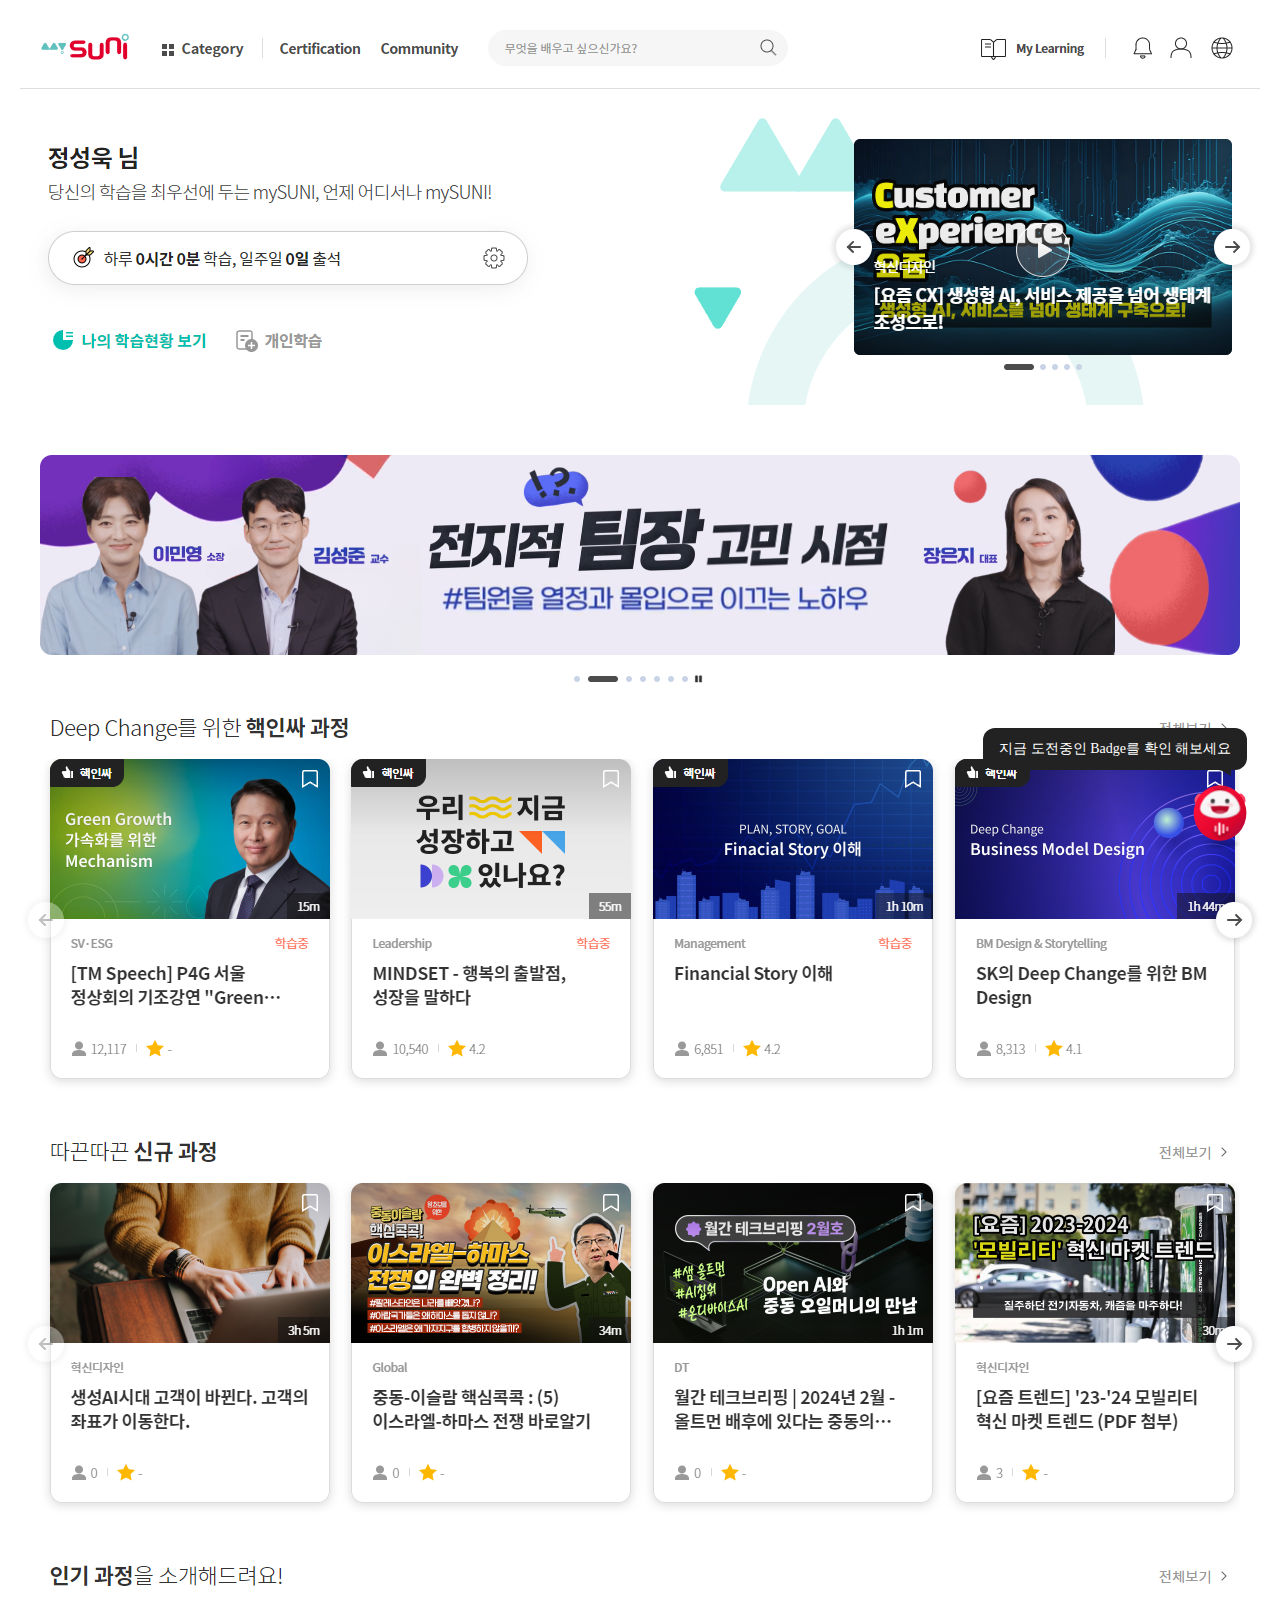
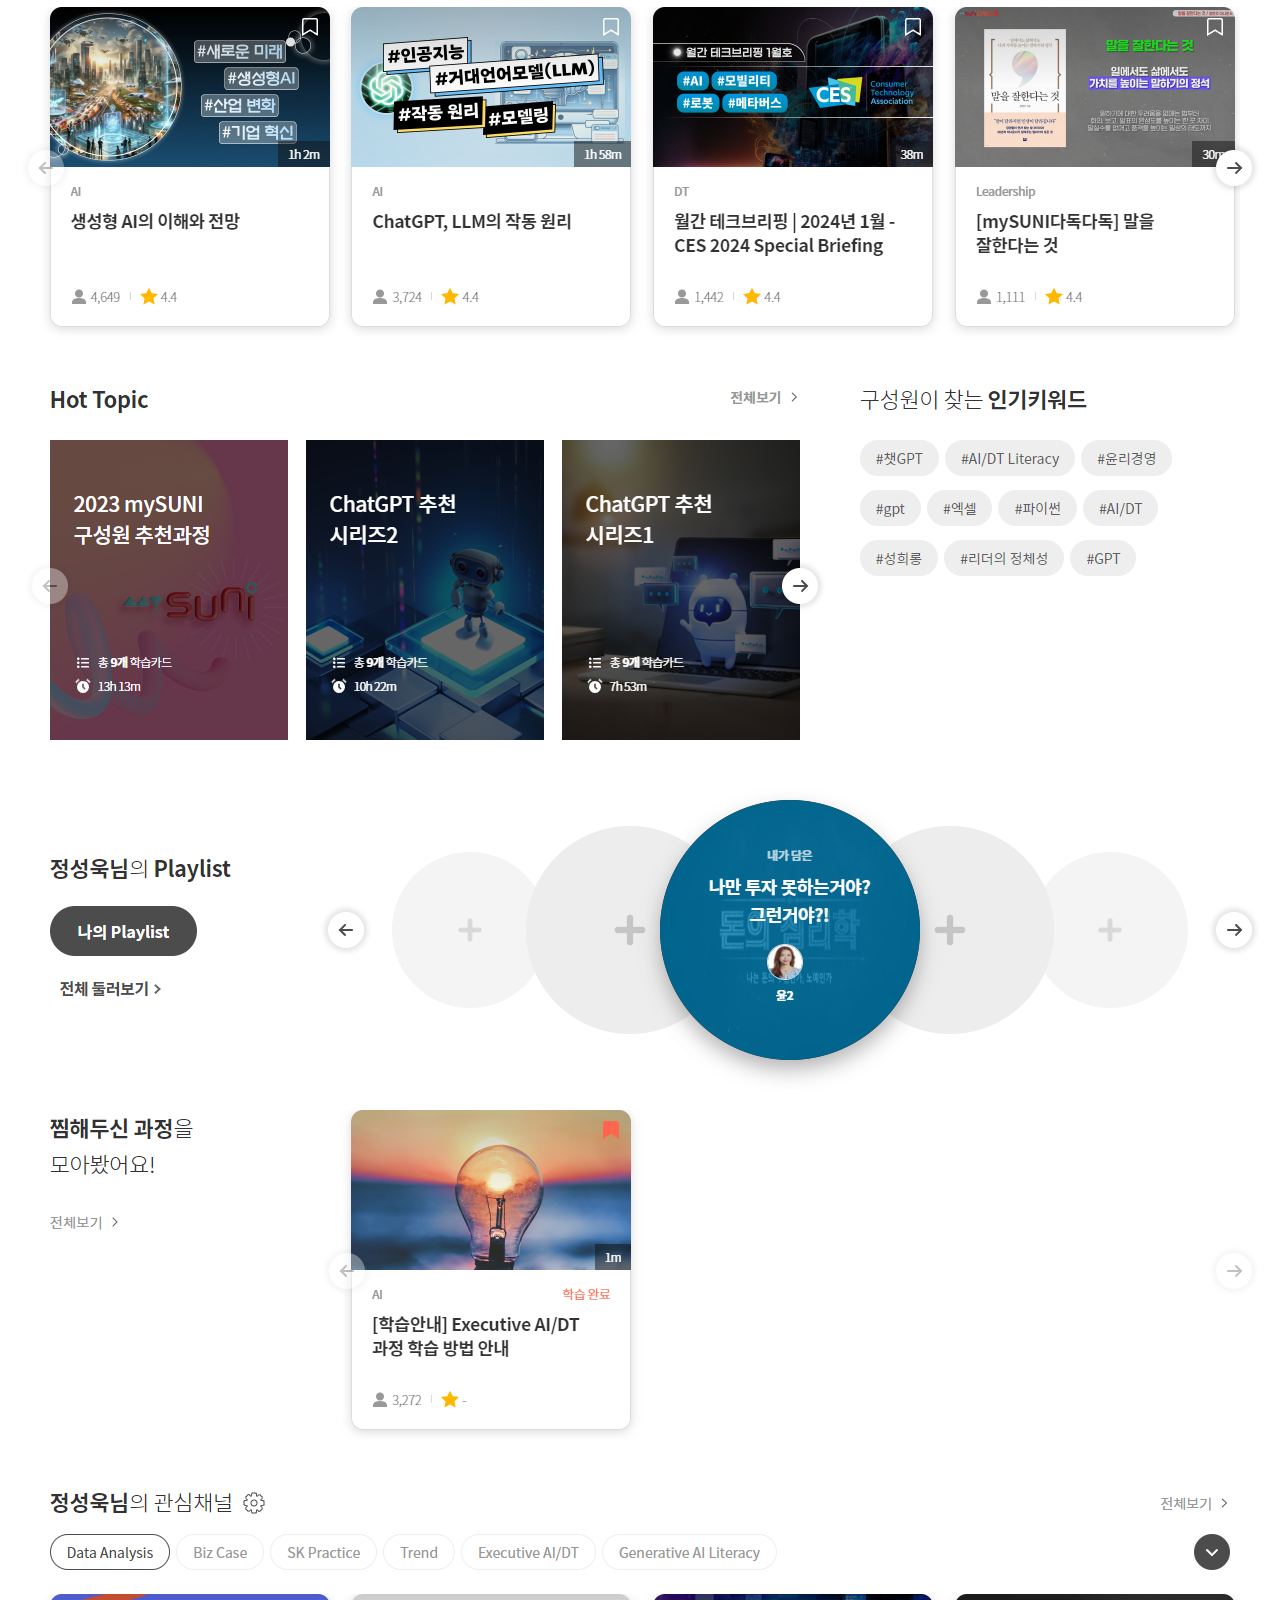
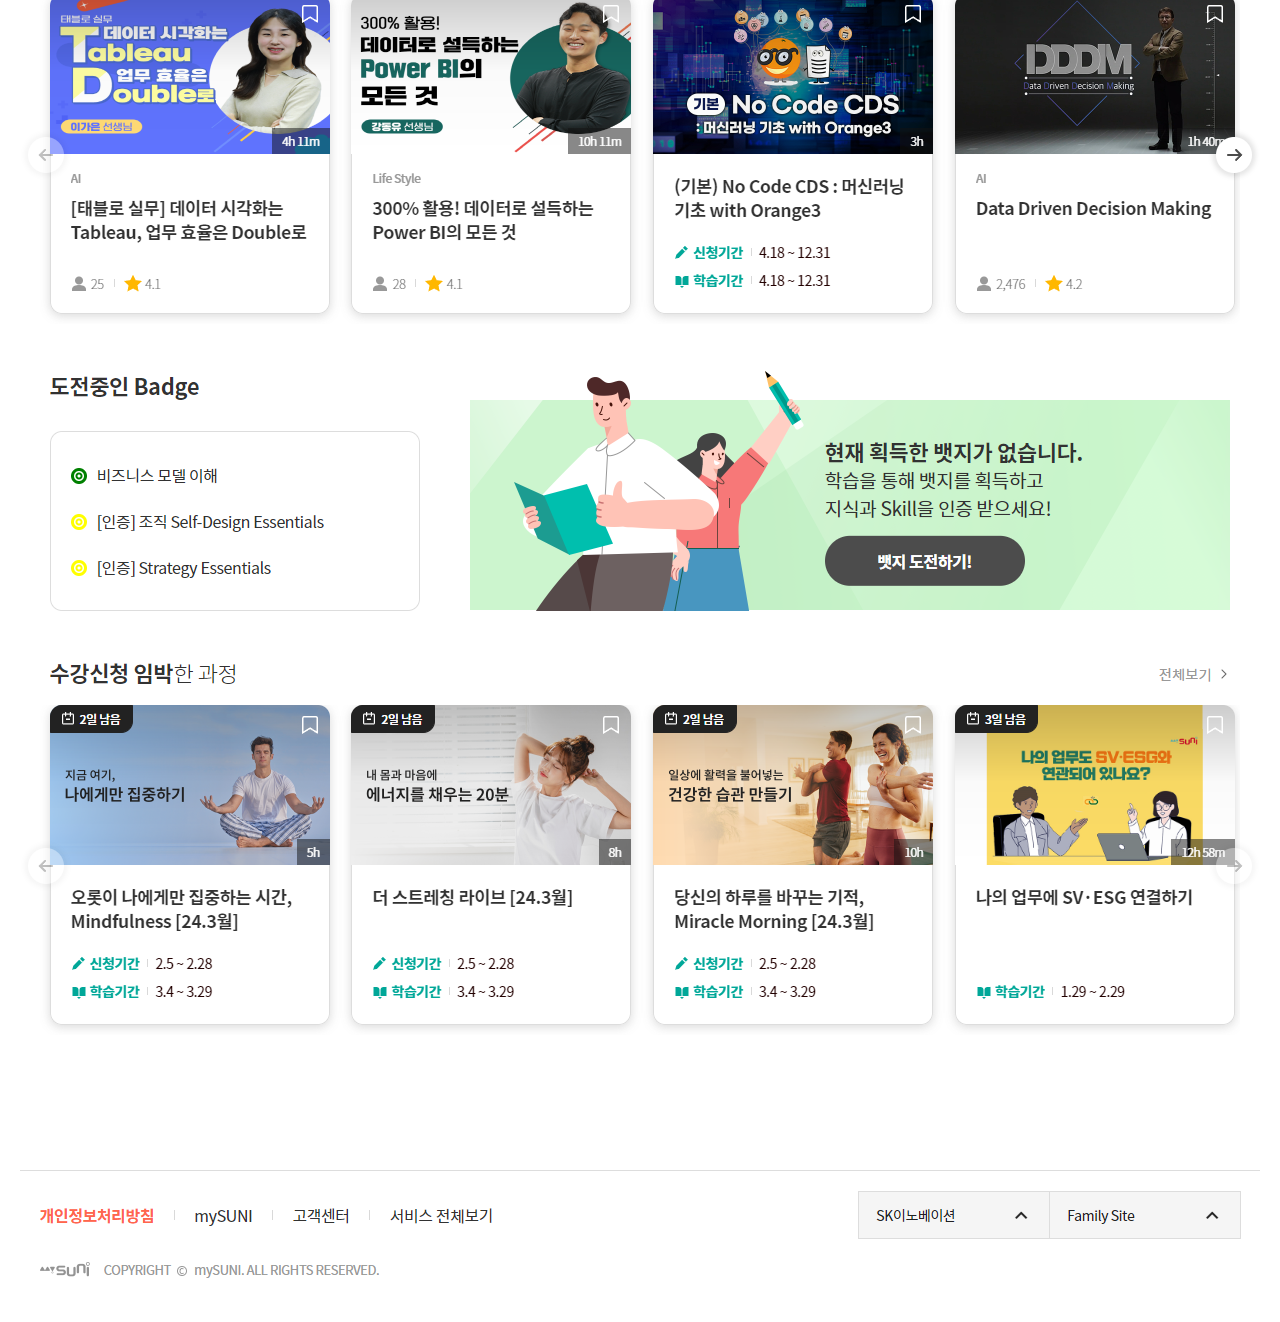
==== index.html @ 82ad6a4f "Add files via upload" ====
<!DOCTYPE html>
<html lang="ko">

<head>
    <meta charset="UTF-8">
    <meta name="viewport" content="width=device-width, initial-scale=1.0">
    <title>Document</title>

    <link href="./css/sam.css" rel="stylesheet">
    <link href="./css_jh/ai_babysuni.css" rel="stylesheet">

    <script src="https://code.jquery.com/jquery-3.7.1.min.js"></script>
    <script src="./js/ai_chat.js"></script>
</head>

<body>
    <div id="wrap">
        <img src="./images_jh/sam_index.png" alt="" onclick="alert('a');" style="max-width:100%;" />
    </div>

    <!-- ai wrap -->
    <div class="ai_babysuni">
        <!-- open button -->
        <div class="ai_button_wrap">
            <div class="message_wrap">
                <p>지금 도전중인 Badge를 확인 해보세요</p>
            </div>
            <!-- sunitalk icon -->
            <!-- <button onclick="ai_babysuni.active();"><img src="./images_jh/btn_ai_icon.png" alt="" /></button> -->
            <div class="ai_button" onclick="ai_babysuni.active();">
                <svg-animate trigger="loop">
                    <svg viewBox="0 0 112 174" fill="none" xmlns="http://www.w3.org/2000/svg"
                        xmlns:anim="http://www.w3.org/2000/anim" anim="" anim:transform-origin="50% 50%"
                        anim:duration="3" anim:ease="linear">
                        <g id="ani-1" clip-path="url(#clip0_331_2)">
                            <ellipse id="Ellipse 151" cx="57.9591" cy="161.351" rx="41.922" ry="11.6492"
                                fill="url(#paint0_radial_331_2)"
                                anim:opacity="1[1.9:2.1:0.5:ease-in-out][2.1:2.3:1:ease-in-out]"></ellipse>
                            <ellipse id="Ellipse 1223" cx="18.4108" cy="36.7934" rx="7.29078" ry="7.16875"
                                fill="url(#paint1_linear_331_2)"
                                anim:opacity="1[0:0.1:0:ease-in-out][0.1:0.4:0:ease-in-out][0.4:0.5:1:ease-in-out][0.5:0.8:0:ease-in-out][0.8:1:1:ease-in-out]"
                                anim:x="76[0:0.5:0:ease-in-out][0.5:1:76:ease-in-out]"
                                anim:y="0[1.9:2.1:-28:ease-in-out][2.1:2.4:14:ease-in-out][2.4:2.8:0:ease-in-out]">
                            </ellipse>
                            <g id="Group 9">
                                <g id="Group 8">
                                    <g id="Group 5"
                                        anim:y="0[1.9:2.1:-29:ease-in-out][2.1:2.4:14:ease-in-out][2.4:2.8:0:ease-in-out]">
                                        <ellipse id="Ellipse 1226" cx="6.35798" cy="10.7904" rx="6.35798" ry="10.7904"
                                            transform="matrix(0.896199 -0.443653 0.455763 0.890101 90.7686 60.3573)"
                                            fill="#FF3F61"></ellipse>
                                        <ellipse id="Ellipse 1227" cx="6.35798" cy="10.7904" rx="6.35798" ry="10.7904"
                                            transform="matrix(-0.896199 -0.443653 -0.455763 0.890101 21.2313 60.3573)"
                                            fill="#FF5270"></ellipse>
                                    </g>
                                    <g id="Group 7">
                                        <g id="Group 6">
                                            <ellipse id="Ellipse 149" cx="56.1369" cy="97.7282" rx="54.6808" ry="57.35"
                                                fill="url(#paint2_linear_331_2)"
                                                anim:y="0[1.9:2.1:-29:ease-in-out][2.1:2.4:14:ease-in-out][2.4:2.8:0:ease-in-out]">
                                            </ellipse>
                                            <g id="Mask group" opacity="0.5"
                                                anim:y="0[1.9:2.1:-29:ease-in-out][2.1:2.4:14:ease-in-out][2.4:2.8:0:ease-in-out]">
                                                <mask id="mask0_331_2" style="mask-type:alpha"
                                                    maskUnits="userSpaceOnUse" x="1" y="40" width="110" height="116">
                                                    <ellipse id="Ellipse 153" cx="56.1369" cy="97.7282" rx="54.6808"
                                                        ry="57.35" fill="url(#paint3_linear_331_2)"></ellipse>
                                                </mask>
                                                <g mask="url(#mask0_331_2)">
                                                    <path id="Vector 1"
                                                        d="M35.4712 40.1374L49.7093 55.8515C50.0884 56.2699 50.6267 56.5086 51.1914 56.5086H61.0832C61.6478 56.5086 62.1862 56.2699 62.5653 55.8515L76.8034 40.1375C77.9682 38.8519 77.056 36.7946 75.3213 36.7946H36.9533C35.2186 36.7946 34.3064 38.8519 35.4712 40.1374Z"
                                                        fill="url(#paint4_linear_331_2)"></path>
                                                </g>
                                            </g>
                                        </g>
                                        <g id="Ellipse 150" opacity="0.98" filter="url(#filter0_i_331_2)"
                                            anim:y="0[1.9:2.1:-29:ease-in-out][2.1:2.4:14:ease-in-out][2.4:2.8:0:ease-in-out]">
                                            <path
                                                d="M97.5684 88.2525C97.5684 100.732 79.0237 108.337 56.1477 108.337C33.2716 108.337 14.7269 100.732 14.7269 88.2525C14.7269 75.7733 30.6315 50.5932 56.1477 50.5931C81.6638 50.5931 97.5684 75.7733 97.5684 88.2525Z"
                                                fill="#F9F9F9"></path>
                                        </g>
                                    </g>
                                </g>
                                <g id="Group 2" opacity="0.9" filter="url(#filter1_d_331_2)"
                                    anim:y="0[1.9:2.1:-23:ease-in-out][2.1:2.4:14:ease-in-out][2.4:2.8:0:ease-in-out]">
                                    <rect id="Rectangle 5240" x="44.29" y="123.87" width="4.86056" height="12.8554"
                                        rx="1.5" fill="white" fill-opacity="0.7"></rect>
                                    <rect id="Rectangle 5241" x="52.3909" y="117.442" width="4.86056" height="25.7107"
                                        rx="1.5" fill="white"></rect>
                                    <rect id="Rectangle 5242" x="60.4926" y="120.655" width="4.86056" height="19.2831"
                                        rx="1.5" fill="white" fill-opacity="0.8"></rect>
                                    <rect id="Rectangle 5243" x="68.5934" y="125.476" width="4.86056" height="9.64153"
                                        rx="1.5" fill="white" fill-opacity="0.7"></rect>
                                </g>
                            </g>
                            <g id="Group 4"
                                anim:x="0[1:1.3:-7:ease-in-out][1.3:1.6:7:ease-in-out][1.6:1.9:0:ease-in-out]"
                                anim:y="0[1.9:2.1:-29:ease-in-out][2.1:2.4:14:ease-in-out][2.4:2.8:0:ease-in-out]">
                                <ellipse id="Ellipse 1224" opacity="0.2" cx="76.1859" cy="80.7019" rx="10.9362"
                                    ry="6.27266" fill="url(#paint5_radial_331_2)"></ellipse>
                                <ellipse id="Ellipse 1225" opacity="0.2" cx="37.9094" cy="80.7019" rx="10.9362"
                                    ry="6.27266" fill="url(#paint6_radial_331_2)"></ellipse>
                                <ellipse id="Ellipse 153_2" cx="71.0617" cy="73.1151" rx="4.57693" ry="5.13761"
                                    fill="url(#paint7_linear_331_2)" fill-opacity="0.89"></ellipse>
                                <ellipse id="Ellipse 154" cx="41.0287" cy="73.1151" rx="4.57693" ry="5.13761"
                                    fill="url(#paint8_linear_331_2)" fill-opacity="0.89"></ellipse>
                                <path id="Vector"
                                    d="M37.2137 83.6773C49.6599 82.0974 62.2775 82.0974 74.7237 83.6773C74.7237 83.6773 75.4104 99.2752 55.9722 99.2752C36.534 99.2752 37.2137 83.6773 37.2137 83.6773Z"
                                    fill="#B90928"></path>
                                <g id="Clip path group">
                                    <mask id="mask1_331_2" style="mask-type:luminance" maskUnits="userSpaceOnUse" x="37"
                                        y="83" width="38" height="18">
                                        <g id="clip-path">
                                            <path id="Vector_2"
                                                d="M37.2137 84.5762C49.6599 82.9963 62.2775 82.9963 74.7237 84.5762C74.7237 84.5762 75.4104 100.174 55.9722 100.174C36.534 100.174 37.2137 84.5762 37.2137 84.5762Z"
                                                fill="white"></path>
                                        </g>
                                    </mask>
                                    <g mask="url(#mask1_331_2)">
                                        <g id="Group">
                                            <path id="Vector_3"
                                                d="M55.9725 107.854C64.7626 107.854 71.8883 104.415 71.8883 100.174C71.8883 95.932 64.7626 92.4934 55.9725 92.4934C47.1824 92.4934 40.0566 95.932 40.0566 100.174C40.0566 104.415 47.1824 107.854 55.9725 107.854Z"
                                                fill="white" fill-opacity="0.25"></path>
                                        </g>
                                    </g>
                                </g>
                            </g>
                        </g>
                        <defs>
                            <filter id="filter0_i_331_2" x="12.7269" y="48.5931" width="84.8414" height="59.7443"
                                filterUnits="userSpaceOnUse" color-interpolation-filters="sRGB">
                                <feFlood flood-opacity="0" result="BackgroundImageFix"></feFlood>
                                <feBlend mode="normal" in="SourceGraphic" in2="BackgroundImageFix" result="shape">
                                </feBlend>
                                <feColorMatrix in="SourceAlpha" type="matrix"
                                    values="0 0 0 0 0 0 0 0 0 0 0 0 0 0 0 0 0 0 127 0" result="hardAlpha">
                                </feColorMatrix>
                                <feOffset dx="-2" dy="-2"></feOffset>
                                <feGaussianBlur stdDeviation="3"></feGaussianBlur>
                                <feComposite in2="hardAlpha" operator="arithmetic" k2="-1" k3="1"></feComposite>
                                <feColorMatrix type="matrix"
                                    values="0 0 0 0 0.364846 0 0 0 0 0.500412 0 0 0 0 0.59858 0 0 0 0.2 0">
                                </feColorMatrix>
                                <feBlend mode="normal" in2="shape" result="effect1_innerShadow_331_2"></feBlend>
                            </filter>
                            <filter id="filter1_d_331_2" x="40.29" y="117.442" width="37.1639" height="33.7107"
                                filterUnits="userSpaceOnUse" color-interpolation-filters="sRGB">
                                <feFlood flood-opacity="0" result="BackgroundImageFix"></feFlood>
                                <feColorMatrix in="SourceAlpha" type="matrix"
                                    values="0 0 0 0 0 0 0 0 0 0 0 0 0 0 0 0 0 0 127 0" result="hardAlpha">
                                </feColorMatrix>
                                <feOffset dy="4"></feOffset>
                                <feGaussianBlur stdDeviation="2"></feGaussianBlur>
                                <feComposite in2="hardAlpha" operator="out"></feComposite>
                                <feColorMatrix type="matrix" values="0 0 0 0 0 0 0 0 0 0 0 0 0 0 0 0 0 0 0.25 0">
                                </feColorMatrix>
                                <feBlend mode="normal" in2="BackgroundImageFix" result="effect1_dropShadow_331_2">
                                </feBlend>
                                <feBlend mode="normal" in="SourceGraphic" in2="effect1_dropShadow_331_2" result="shape">
                                </feBlend>
                            </filter>
                            <radialGradient id="paint0_radial_331_2" cx="0" cy="0" r="1" gradientUnits="userSpaceOnUse"
                                gradientTransform="translate(57.9591 161.351) rotate(90) scale(11.6492 41.922)">
                                <stop stop-opacity="0.29"></stop>
                                <stop offset="1" stop-opacity="0"></stop>
                            </radialGradient>
                            <linearGradient id="paint1_linear_331_2" x1="15.6767" y1="32.313" x2="21.8908" y2="44.0498"
                                gradientUnits="userSpaceOnUse">
                                <stop stop-color="#FF103A"></stop>
                                <stop offset="1" stop-color="#BF0839"></stop>
                            </linearGradient>
                            <linearGradient id="paint2_linear_331_2" x1="16.949" y1="60.0923" x2="95.8559" y2="136.695"
                                gradientUnits="userSpaceOnUse">
                                <stop offset="0.02" stop-color="#FF103A"></stop>
                                <stop offset="0.775" stop-color="#DD052B"></stop>
                                <stop offset="1" stop-color="#BB093A"></stop>
                            </linearGradient>
                            <linearGradient id="paint3_linear_331_2" x1="16.949" y1="60.0923" x2="95.8559" y2="136.695"
                                gradientUnits="userSpaceOnUse">
                                <stop offset="0.02" stop-color="#FF103A"></stop>
                                <stop offset="0.355" stop-color="#DD052B"></stop>
                                <stop offset="0.855" stop-color="#BB093A"></stop>
                                <stop offset="0.995" stop-color="#9B0D37"></stop>
                            </linearGradient>
                            <linearGradient id="paint4_linear_331_2" x1="52.4919" y1="34.1063" x2="56.0208" y2="52.0511"
                                gradientUnits="userSpaceOnUse">
                                <stop stop-color="#FF103A"></stop>
                                <stop offset="1" stop-color="#9B0825"></stop>
                            </linearGradient>
                            <radialGradient id="paint5_radial_331_2" cx="0" cy="0" r="1" gradientUnits="userSpaceOnUse"
                                gradientTransform="translate(76.1859 80.7019) rotate(90) scale(6.27266 10.9362)">
                                <stop stop-color="#FF1044"></stop>
                                <stop offset="1" stop-color="#FF103A" stop-opacity="0"></stop>
                            </radialGradient>
                            <radialGradient id="paint6_radial_331_2" cx="0" cy="0" r="1" gradientUnits="userSpaceOnUse"
                                gradientTransform="translate(37.9094 80.7019) rotate(90) scale(6.27266 10.9362)">
                                <stop stop-color="#FF1044"></stop>
                                <stop offset="1" stop-color="#FF103A" stop-opacity="0"></stop>
                            </radialGradient>
                            <linearGradient id="paint7_linear_331_2" x1="71.0617" y1="67.9775" x2="71.0617" y2="78.2527"
                                gradientUnits="userSpaceOnUse">
                                <stop></stop>
                                <stop offset="1" stop-opacity="0.61"></stop>
                            </linearGradient>
                            <linearGradient id="paint8_linear_331_2" x1="41.0287" y1="67.9775" x2="41.0287" y2="78.2527"
                                gradientUnits="userSpaceOnUse">
                                <stop></stop>
                                <stop offset="1" stop-opacity="0.61"></stop>
                            </linearGradient>
                            <clipPath id="clip0_331_2">
                                <rect width="112" height="173.38" fill="white" transform="matrix(1 0 0 -1 0 173.38)">
                                </rect>
                            </clipPath>
                        </defs>
                    </svg>
                </svg-animate>
            </div>
            <!-- //sunitalk icon -->
        </div>
        <!-- //open button -->

        <!-- chat wrap -->
        <div class="ai_chat_wrap">
            <!-- chat header -->
            <div class="ai_chat_header">
                <img src="./images_jh/ai_chat_logo.png" alt="SUNI talk" style="height:24px;" />

                <div class="ai_chat_quick">
                    <button class="btn_history" onclick="ai_babysuni.reset(); sam_fnc.active_history();">이전 대화</button>
                    <button class="new_talk" onclick="modal.open();">새 대화</button>
                </div>

                <button class="ai_chat_close" onclick="ai_babysuni.close();">close</button>
            </div>
            <!-- //chat header -->

            <!-- chat content -->
            <div class="ai_chat_cont">
                <!-- ai 시작화면 -->
                <div class="ai_chat_cont_intro">
                    <!-- logo SVG -->
                    <!-- <img src="./images_jh/Baby_SUNI_big.png" alt="" /> -->
                    <div class="ai_icon">
                        <svg-animate trigger="loop">
                            <svg viewBox="0 0 112 174" fill="none" xmlns="http://www.w3.org/2000/svg" xmlns:anim="http://www.w3.org/2000/anim" anim="" anim:transform-origin="50% 50%" anim:duration="3" anim:ease="linear">
                              <g id="ani-1" clip-path="url(#clip0_331_2)">
                                <ellipse id="Ellipse 151" cx="57.9591" cy="161.351" rx="41.922" ry="11.6492" fill="url(#paint0_radial_331_2)" anim:opacity="1[1.9:2.1:0.5:ease-in-out][2.1:2.3:1:ease-in-out]"></ellipse>
                                <ellipse id="Ellipse 1223" cx="18.4108" cy="36.7934" rx="7.29078" ry="7.16875" fill="url(#paint1_linear_331_2)" anim:opacity="1[0:0.1:0:ease-in-out][0.1:0.4:0:ease-in-out][0.4:0.5:1:ease-in-out][0.5:0.8:0:ease-in-out][0.8:1:1:ease-in-out]" anim:x="76[0:0.5:0:ease-in-out][0.5:1:76:ease-in-out]" anim:y="0[1.9:2.1:-28:ease-in-out][2.1:2.4:14:ease-in-out][2.4:2.8:0:ease-in-out]"></ellipse>
                                <g id="Group 9">
                                  <g id="Group 8">
                                    <g id="Group 5" anim:y="0[1.9:2.1:-29:ease-in-out][2.1:2.4:14:ease-in-out][2.4:2.8:0:ease-in-out]">
                                      <ellipse id="Ellipse 1226" cx="6.35798" cy="10.7904" rx="6.35798" ry="10.7904" transform="matrix(0.896199 -0.443653 0.455763 0.890101 90.7686 60.3573)" fill="#FF3F61"></ellipse>
                                      <ellipse id="Ellipse 1227" cx="6.35798" cy="10.7904" rx="6.35798" ry="10.7904" transform="matrix(-0.896199 -0.443653 -0.455763 0.890101 21.2313 60.3573)" fill="#FF5270"></ellipse>
                                    </g>
                                    <g id="Group 7">
                                      <g id="Group 6">
                                        <ellipse id="Ellipse 149" cx="56.1369" cy="97.7282" rx="54.6808" ry="57.35" fill="url(#paint2_linear_331_2)" anim:y="0[1.9:2.1:-29:ease-in-out][2.1:2.4:14:ease-in-out][2.4:2.8:0:ease-in-out]"></ellipse>
                                        <g id="Mask group" opacity="0.5" anim:y="0[1.9:2.1:-29:ease-in-out][2.1:2.4:14:ease-in-out][2.4:2.8:0:ease-in-out]">
                                          <mask id="mask0_331_2" style="mask-type:alpha" maskUnits="userSpaceOnUse" x="1" y="40" width="110" height="116">
                                            <ellipse id="Ellipse 153" cx="56.1369" cy="97.7282" rx="54.6808" ry="57.35" fill="url(#paint3_linear_331_2)"></ellipse>
                                          </mask>
                                          <g mask="url(#mask0_331_2)">
                                            <path id="Vector 1" d="M35.4712 40.1374L49.7093 55.8515C50.0884 56.2699 50.6267 56.5086 51.1914 56.5086H61.0832C61.6478 56.5086 62.1862 56.2699 62.5653 55.8515L76.8034 40.1375C77.9682 38.8519 77.056 36.7946 75.3213 36.7946H36.9533C35.2186 36.7946 34.3064 38.8519 35.4712 40.1374Z" fill="url(#paint4_linear_331_2)"></path>
                                          </g>
                                        </g>
                                      </g>
                                      <g id="Ellipse 150" opacity="0.98" filter="url(#filter0_i_331_2)" anim:y="0[1.9:2.1:-29:ease-in-out][2.1:2.4:14:ease-in-out][2.4:2.8:0:ease-in-out]">
                                        <path d="M97.5684 88.2525C97.5684 100.732 79.0237 108.337 56.1477 108.337C33.2716 108.337 14.7269 100.732 14.7269 88.2525C14.7269 75.7733 30.6315 50.5932 56.1477 50.5931C81.6638 50.5931 97.5684 75.7733 97.5684 88.2525Z" fill="#F9F9F9"></path>
                                      </g>
                                    </g>
                                  </g>
                                  <g id="Group 2" opacity="0.9" filter="url(#filter1_d_331_2)" anim:y="0[1.9:2.1:-23:ease-in-out][2.1:2.4:14:ease-in-out][2.4:2.8:0:ease-in-out]">
                                    <rect id="Rectangle 5240" x="44.29" y="123.87" width="4.86056" height="12.8554" rx="1.5" fill="white" fill-opacity="0.7"></rect>
                                    <rect id="Rectangle 5241" x="52.3909" y="117.442" width="4.86056" height="25.7107" rx="1.5" fill="white"></rect>
                                    <rect id="Rectangle 5242" x="60.4926" y="120.655" width="4.86056" height="19.2831" rx="1.5" fill="white" fill-opacity="0.8"></rect>
                                    <rect id="Rectangle 5243" x="68.5934" y="125.476" width="4.86056" height="9.64153" rx="1.5" fill="white" fill-opacity="0.7"></rect>
                                  </g>
                                </g>
                                <g id="Group 4" anim:x="0[1:1.3:-7:ease-in-out][1.3:1.6:7:ease-in-out][1.6:1.9:0:ease-in-out]" anim:y="0[1.9:2.1:-29:ease-in-out][2.1:2.4:14:ease-in-out][2.4:2.8:0:ease-in-out]">
                                  <ellipse id="Ellipse 1224" opacity="0.2" cx="76.1859" cy="80.7019" rx="10.9362" ry="6.27266" fill="url(#paint5_radial_331_2)"></ellipse>
                                  <ellipse id="Ellipse 1225" opacity="0.2" cx="37.9094" cy="80.7019" rx="10.9362" ry="6.27266" fill="url(#paint6_radial_331_2)"></ellipse>
                                  <ellipse id="Ellipse 153_2" cx="71.0617" cy="73.1151" rx="4.57693" ry="5.13761" fill="url(#paint7_linear_331_2)" fill-opacity="0.89"></ellipse>
                                  <ellipse id="Ellipse 154" cx="41.0287" cy="73.1151" rx="4.57693" ry="5.13761" fill="url(#paint8_linear_331_2)" fill-opacity="0.89"></ellipse>
                                  <path id="Vector" d="M37.2137 83.6773C49.6599 82.0974 62.2775 82.0974 74.7237 83.6773C74.7237 83.6773 75.4104 99.2752 55.9722 99.2752C36.534 99.2752 37.2137 83.6773 37.2137 83.6773Z" fill="#B90928"></path>
                                  <g id="Clip path group">
                                    <mask id="mask1_331_2" style="mask-type:luminance" maskUnits="userSpaceOnUse" x="37" y="83" width="38" height="18">
                                      <g id="clip-path">
                                        <path id="Vector_2" d="M37.2137 84.5762C49.6599 82.9963 62.2775 82.9963 74.7237 84.5762C74.7237 84.5762 75.4104 100.174 55.9722 100.174C36.534 100.174 37.2137 84.5762 37.2137 84.5762Z" fill="white"></path>
                                      </g>
                                    </mask>
                                    <g mask="url(#mask1_331_2)">
                                      <g id="Group">
                                        <path id="Vector_3" d="M55.9725 107.854C64.7626 107.854 71.8883 104.415 71.8883 100.174C71.8883 95.932 64.7626 92.4934 55.9725 92.4934C47.1824 92.4934 40.0566 95.932 40.0566 100.174C40.0566 104.415 47.1824 107.854 55.9725 107.854Z" fill="white" fill-opacity="0.25"></path>
                                      </g>
                                    </g>
                                  </g>
                                </g>
                              </g>
                              <defs>
                                <filter id="filter0_i_331_2" x="12.7269" y="48.5931" width="84.8414" height="59.7443" filterUnits="userSpaceOnUse" color-interpolation-filters="sRGB">
                                  <feFlood flood-opacity="0" result="BackgroundImageFix"></feFlood>
                                  <feBlend mode="normal" in="SourceGraphic" in2="BackgroundImageFix" result="shape"></feBlend>
                                  <feColorMatrix in="SourceAlpha" type="matrix" values="0 0 0 0 0 0 0 0 0 0 0 0 0 0 0 0 0 0 127 0" result="hardAlpha"></feColorMatrix>
                                  <feOffset dx="-2" dy="-2"></feOffset>
                                  <feGaussianBlur stdDeviation="3"></feGaussianBlur>
                                  <feComposite in2="hardAlpha" operator="arithmetic" k2="-1" k3="1"></feComposite>
                                  <feColorMatrix type="matrix" values="0 0 0 0 0.364846 0 0 0 0 0.500412 0 0 0 0 0.59858 0 0 0 0.2 0"></feColorMatrix>
                                  <feBlend mode="normal" in2="shape" result="effect1_innerShadow_331_2"></feBlend>
                                </filter>
                                <filter id="filter1_d_331_2" x="40.29" y="117.442" width="37.1639" height="33.7107" filterUnits="userSpaceOnUse" color-interpolation-filters="sRGB">
                                  <feFlood flood-opacity="0" result="BackgroundImageFix"></feFlood>
                                  <feColorMatrix in="SourceAlpha" type="matrix" values="0 0 0 0 0 0 0 0 0 0 0 0 0 0 0 0 0 0 127 0" result="hardAlpha"></feColorMatrix>
                                  <feOffset dy="4"></feOffset>
                                  <feGaussianBlur stdDeviation="2"></feGaussianBlur>
                                  <feComposite in2="hardAlpha" operator="out"></feComposite>
                                  <feColorMatrix type="matrix" values="0 0 0 0 0 0 0 0 0 0 0 0 0 0 0 0 0 0 0.25 0"></feColorMatrix>
                                  <feBlend mode="normal" in2="BackgroundImageFix" result="effect1_dropShadow_331_2"></feBlend>
                                  <feBlend mode="normal" in="SourceGraphic" in2="effect1_dropShadow_331_2" result="shape"></feBlend>
                                </filter>
                                <radialGradient id="paint0_radial_331_2" cx="0" cy="0" r="1" gradientUnits="userSpaceOnUse" gradientTransform="translate(57.9591 161.351) rotate(90) scale(11.6492 41.922)">
                                  <stop stop-opacity="0.29"></stop>
                                  <stop offset="1" stop-opacity="0"></stop>
                                </radialGradient>
                                <linearGradient id="paint1_linear_331_2" x1="15.6767" y1="32.313" x2="21.8908" y2="44.0498" gradientUnits="userSpaceOnUse">
                                  <stop stop-color="#FF103A"></stop>
                                  <stop offset="1" stop-color="#BF0839"></stop>
                                </linearGradient>
                                <linearGradient id="paint2_linear_331_2" x1="16.949" y1="60.0923" x2="95.8559" y2="136.695" gradientUnits="userSpaceOnUse">
                                  <stop offset="0.02" stop-color="#FF103A"></stop>
                                  <stop offset="0.775" stop-color="#DD052B"></stop>
                                  <stop offset="1" stop-color="#BB093A"></stop>
                                </linearGradient>
                                <linearGradient id="paint3_linear_331_2" x1="16.949" y1="60.0923" x2="95.8559" y2="136.695" gradientUnits="userSpaceOnUse">
                                  <stop offset="0.02" stop-color="#FF103A"></stop>
                                  <stop offset="0.355" stop-color="#DD052B"></stop>
                                  <stop offset="0.855" stop-color="#BB093A"></stop>
                                  <stop offset="0.995" stop-color="#9B0D37"></stop>
                                </linearGradient>
                                <linearGradient id="paint4_linear_331_2" x1="52.4919" y1="34.1063" x2="56.0208" y2="52.0511" gradientUnits="userSpaceOnUse">
                                  <stop stop-color="#FF103A"></stop>
                                  <stop offset="1" stop-color="#9B0825"></stop>
                                </linearGradient>
                                <radialGradient id="paint5_radial_331_2" cx="0" cy="0" r="1" gradientUnits="userSpaceOnUse" gradientTransform="translate(76.1859 80.7019) rotate(90) scale(6.27266 10.9362)">
                                  <stop stop-color="#FF1044"></stop>
                                  <stop offset="1" stop-color="#FF103A" stop-opacity="0"></stop>
                                </radialGradient>
                                <radialGradient id="paint6_radial_331_2" cx="0" cy="0" r="1" gradientUnits="userSpaceOnUse" gradientTransform="translate(37.9094 80.7019) rotate(90) scale(6.27266 10.9362)">
                                  <stop stop-color="#FF1044"></stop>
                                  <stop offset="1" stop-color="#FF103A" stop-opacity="0"></stop>
                                </radialGradient>
                                <linearGradient id="paint7_linear_331_2" x1="71.0617" y1="67.9775" x2="71.0617" y2="78.2527" gradientUnits="userSpaceOnUse">
                                  <stop></stop>
                                  <stop offset="1" stop-opacity="0.61"></stop>
                                </linearGradient>
                                <linearGradient id="paint8_linear_331_2" x1="41.0287" y1="67.9775" x2="41.0287" y2="78.2527" gradientUnits="userSpaceOnUse">
                                  <stop></stop>
                                  <stop offset="1" stop-opacity="0.61"></stop>
                                </linearGradient>
                                <clipPath id="clip0_331_2">
                                  <rect width="112" height="173.38" fill="white" transform="matrix(1 0 0 -1 0 173.38)"></rect>
                                </clipPath>
                              </defs>
                            </svg>
                        </svg-animate>
                    </div>
                    <!-- //logo SVG -->
                    <strong>안녕하세요 홍길동 님<br /> 저는 mySUNI를 200% 활용할 수 있도록 도와드리는 'OOO' 입니다.</strong>
                    <p>mySUNI이용 중 궁금하신 사항이나 강의 내용요약 등의 도움이 필요하시면저에게 문의해 주세요.<br /> 홍길동 님께서 이용하신 mySUNI콘텐츠와mySUNI 사용이력을
                        바탕으로 관심을 가지실 만한 콘텐츠키워드를 다음에 정리해 보았습니다.</p>
                    <ul class="keyword">
                        <li><button onclick="ai_babysuni.keyword_select(); sam_fnc.keyword_select();">CES 2024</button>
                        </li>
                        <li><button onclick="ai_babysuni.keyword_select(); sam_fnc.keyword_select();">생성형 AI</button>
                        </li>
                        <li><button onclick="ai_babysuni.keyword_select(); sam_fnc.keyword_select();">챗 GPT</button>
                        </li>
                    </ul>
                </div>
                <!-- //ai 시작화면 -->

                <div class="ai_chat_cont_inner">

                    <!-- top button -->
                    <button class="btn_top" onclick="scroll_top($('.ai_chat_cont'));">top</button>
                    <!-- //top button -->

                    <!-- 이전대화 sample
                    <ul class="talk_history">
                        <li>
                            <button>2024년 01월 04일 대화 보기</button>
                        </li>
                        <li>
                            <button>2024년 01월 03일 대화 보기</button>
                        </li>
                        <li>
                            <button>2024년 01월 02일 대화 보기</button>
                        </li>
                    </ul>
                    //이전대화 -->

                    <!-- ai -->
                    <div class="chat_sec ai">
                        <div class="chat_inner">
                            <p>mySUNI 이용 중 궁금하신 사항이나 강의 내용요약 등의 도움이 필요하시면 저에게 문의해 주세요.</p>
                            <p>홍길동 님께서 이용하신 mySUNI 콘텐츠와 mySUNI 사용 이력을 바탕으로 관심을 가지실 만한 콘텐츠 키워드를 다음에 정리해 보았습니다.</p>
                            <ul class="keyword">
                                <li><button onclick="ai_babysuni.keyword_select(); sam_fnc.keyword_select();">CES
                                        2024</button></li>
                                <li><button onclick="ai_babysuni.keyword_select(); sam_fnc.keyword_select();">생성형
                                        AI</button></li>
                                <li><button onclick="ai_babysuni.keyword_select(); sam_fnc.keyword_select();">챗
                                        GPT</button></li>
                            </ul>

                            <!-- comment action : active, :hover 시 활성화 이미지 노출됨 -->
                            <ul class="comment_action">
                                <li>
                                    <button class="good">좋아요</button>
                                    <!-- tooltip -->
                                    <span class="tooltip">좋은 답변이네요</span>
                                    <!-- //tooltip -->
                                </li>
                                <li>
                                    <button class="bad">싫어요</button>
                                    <!-- tooltip -->
                                    <span class="tooltip">아쉬운 답변이네요</span>
                                    <!-- //tooltip -->
                                </li>
                                <li>
                                    <button class="refresh">새로고침</button>
                                    <!-- tooltip -->
                                    <span class="tooltip">다른답변 보기</span>
                                    <!-- //tooltip -->
                                </li>
                                <li>
                                    <button class="copy">복사</button>
                                    <!-- tooltip -->
                                    <span class="tooltip">복사</span>
                                    <!-- //tooltip -->
                                </li>
                            </ul>
                            <!-- //comment action -->
                        </div>
                    </div>
                    <!-- //ai -->

                    <!-- user : 샘플 기능 구현 위해 주석으로 가림 -->
                    <!-- <div class="chat_sec user">
                        <div class="chat_inner">asdfaasdfasdfasdfsdf</div>
                    </div> -->
                    <!-- //user -->
                </div>
            </div>
            <!-- //chat content -->

            <!-- chat bottom -->
            <div class="ai_chat_bottom">
                <!-- chat input -->
                <div class="ai_chat_input">
                    <!-- input -->
                    <textarea id="msg" placeholder="대화를 시작해 보세요." rows="1" onkeydown="autoResize(this);"
                        onkeyup="autoResize(this); ai_babysuni.val_chk(this);"></textarea>
                    <!-- //input -->
                    <button class="btn_send" onclick="sam_fnc.send_msg()">Send</button>
                </div>
                <!-- //chat input -->

                <!-- 이전대화 목록 일 때 -->
                <button class="btn_confirm"
                    onclick="this.closest('.ai_chat_wrap').classList.remove('history')"><em>대화하기</em></button>
                <!-- //이전대화 목록 일 때 -->
            </div>
            <!-- //chat bottom -->

            <!-- modal -->
            <div class="ai_modal">
                <div class="modal_container">
                    <div class="ai_modal_content">
                        <strong>새로운 대화를 시작하시겠습니까?</strong>
                        <p>기존 대화내용은 삭제됩니다.</p>
                    </div>
                    <div class="btnSection">
                        <button class="btn_cancel" onclick="modal.close(this);">
                            <em>취소</em>
                        </button>
                        <button class="btn_confirm" onclick="modal.close(this); sam_fnc.reset();">
                            <em>확인</em>
                        </button>
                    </div>
                </div>
            </div>
            <!-- //modal -->
        </div>
        <!-- //chat wrap -->
    </div>
    <!-- //ai wrap -->

    <!-- suni talk button(SVG) animation -->
    <script src="./js/ai_svg_ani.js"></script>
    <!-- //suni talk button(SVG) animation -->
</body>

</html>
---- css/sam.css ----
#wrap {text-align:center;}
---- css_jh/ai_babysuni.css ----
.ai_babysuni {max-width:100%; position:fixed; right:33px; bottom:50px;}
.ai_babysuni * {margin:0; padding:0;}
.ai_babysuni img {display:block;}
.ai_babysuni button {padding:0; background-color:transparent; border:0; cursor:pointer;}

.ai_babysuni .ai_button_wrap {max-width:100%; position:relative; transform:translateY(-80px);}
.ai_babysuni .ai_button_wrap .message_wrap {padding:12px 16px; font-size:14px; color:#fff; background-color:#222; border-radius:12px; position:relative;}
.ai_babysuni .ai_button_wrap .message_wrap:after {width:15px; height:9px; background:url('../images_jh/icon_ai_chat_split.png') -90px 0 no-repeat; background-size:250px auto; content:''; position:absolute; right:16px; bottom:-6px; display:block;}
.ai_babysuni .ai_button_wrap .message_wrap > * {margin:0; padding:0;}
.ai_babysuni .ai_button_wrap .ai_button {width:54px; padding:0; position:absolute; right:0; bottom:-80px; cursor:pointer; display:block;}

.ai_babysuni .ai_chat_wrap {background-color:#fff; border:1px solid #d9d9d9; border-radius:16px; overflow:hidden; position:fixed; top:50px; right:0; bottom:50px; display:flex; flex-direction:column; transform:translateX(100%); transition:transform 0.25s;}
.ai_babysuni .ai_chat_wrap.active {transform:translateX(-30px);}
.ai_babysuni .ai_chat_wrap.chatting {background-color:#efefef;}

.ai_babysuni .ai_chat_wrap .ai_chat_header {padding:20px 24px;}
.ai_babysuni .ai_chat_wrap .ai_chat_header .ai_chat_close {width:24px; height:24px; font-size:0; background-image:url('../images_jh/icon_ai_chat_split.png'); background-position:0 0; background-repeat:no-repeat; background-size:250px auto; border:0; position:absolute; top:20px; right:24px; display:block;}
.ai_babysuni .ai_chat_wrap .ai_chat_header .ai_chat_quick {margin-top:16px; padding:14px 12px; background-color:#fff; border:1px solid #efefef; border-radius:12px; display:inline-flex; justify-content:space-between;}
.ai_babysuni .ai_chat_wrap.chatting .ai_chat_header .ai_chat_quick {display:flex;}
.ai_chat_header .btn_history, .ai_chat_header .new_talk {font-size:13px; display:flex; align-items:center;}
.ai_chat_header .btn_history {color:#999;}
.ai_chat_header .btn_history:before, .ai_chat_header .new_talk:after {width:20px; height:20px; background-image:url('../images_jh/icon_ai_chat_split.png'); background-repeat:no-repeat; background-size:250px auto; content:''; display:block;}
.ai_chat_header .btn_history:before {margin-right:4px; background-position:-30px 0;}
.ai_chat_header .new_talk {color:#222; display:none;}
.ai_chat_header .new_talk:after {margin-left:4px; background-position:-60px 0;}
.ai_babysuni .ai_chat_wrap.chatting .new_talk {display:flex;}

.ai_babysuni .ai_chat_wrap .ai_chat_bottom {padding:20px 24px; position:relative; z-index:1;}
.ai_babysuni .ai_chat_wrap .ai_chat_input {border-radius:12px; overflow:hidden; position:relative; display:flex; align-items:center;}
.ai_babysuni .ai_chat_wrap .ai_chat_input textarea {min-height:52px; max-height:350px; padding:16px 60px 16px 20px; color:#222; font-size:16px; background-color:#fff; border:1px solid #d9d9d9; border-radius:12px; box-sizing:border-box; position:relative; outline:0; flex:1;}
.ai_babysuni .ai_chat_wrap .ai_chat_input .btn_send {width:53px; background-color:#ccc; border-radius:0 12px 12px 0; font-size:0; position:absolute; top:0; right:0; bottom:0;}
.ai_babysuni .ai_chat_wrap .ai_chat_input .btn_send.active {background-color:#DD052B;}
.ai_babysuni .ai_chat_wrap .ai_chat_input .btn_send:before {width:33px; height:32px; background:url('../images_jh/icon_ai_chat_split.png') 0 -30px no-repeat; background-size:250px auto; content:''; position:absolute; top:50%; left:50%; display:block; transform:translate(-50%, -50%);}

.ai_babysuni .ai_chat_wrap.history .ai_chat_input {display:none;}
.ai_babysuni .ai_chat_wrap .ai_chat_bottom .btn_confirm {width:100%; background-color:#DD052B; border-radius:12px; display:none;}
.ai_babysuni .ai_chat_wrap .ai_chat_bottom .btn_confirm em {padding:15px 10px; color:#fff; font-size:16px; font-weight:bold; font-style:normal; display:block;}
.ai_babysuni .ai_chat_wrap.history .ai_chat_bottom .btn_confirm {display:block;}

.ai_babysuni .ai_chat_wrap .ai_chat_cont {width:480px; padding:0 24px; overflow:auto; position:relative; flex:1;}
.ai_babysuni .ai_chat_wrap .ai_chat_cont::-webkit-scrollbar {width:10px;}
.ai_babysuni .ai_chat_wrap .ai_chat_cont::-webkit-scrollbar-thumb {background:rgba(0,0,0,0.2); background-clip:padding-box; border:3px solid transparent; border-radius:8px;}
.ai_babysuni .ai_chat_wrap .ai_chat_cont::-webkit-scrollbar-track {background:transparent;}

.ai_babysuni .ai_chat_cont_intro {height:100%; padding:0 53px; word-break:keep-all; text-align:center; display:flex; align-items:center; justify-content:center; flex-direction:column;}
.ai_babysuni .ai_chat_cont_inner {display:none;}

.ai_babysuni .ai_chat_wrap.chatting .ai_chat_cont_intro {display:none;}
.ai_babysuni .ai_chat_wrap.chatting .ai_chat_cont_inner {display:block;}

.ai_babysuni .ai_chat_cont_intro > * + * {margin-top:28px;}
.ai_babysuni .ai_chat_cont_intro strong {margin-top:20px; color:#000; font-size:20px; line-height:32px; display:block;}
.ai_babysuni .ai_chat_cont_intro p {color:#999; font-size:14px; line-height:22px;}
.ai_babysuni .ai_chat_cont_intro .keyword {margin-top:48px;}
.ai_babysuni .ai_chat_cont_intro .ai_icon {width:112px;}

.ai_babysuni .talk_history {list-style:none;}
.ai_babysuni .talk_history > li + li {margin-top:16px;}
.ai_babysuni .talk_history button {width:100%; padding:17px 20px; color:#222; font-size:16px; font-weight:bold; background-color:#fff; border-radius:16px; text-align:left;}

.ai_babysuni .chat_sec {display:flex; flex-wrap:wrap;}
.ai_babysuni .chat_sec + .chat_sec {margin-top:30px;}
.ai_babysuni .chat_sec.ai:before {width:48px; height:64px; margin-right:14px; background:url('../images_jh/btn_ai_icon.png') 50% no-repeat; background-size:cover; content:''; display:block;}
.ai_babysuni .chat_sec.user {justify-content:end;}

.ai_babysuni .chat_inner {max-width:calc(100% - 40px); padding:20px; word-wrap:break-word; box-sizing:border-box; position:relative; display:inline-block; animation:0.25s scale;}
.ai_babysuni .chat_inner:after {background-image:url('../images_jh/icon_ai_chat_split.png'); background-repeat:no-repeat; background-size:250px auto; content:''; position:absolute; top:0; display:block;}
.ai_babysuni .chat_inner > * + * {margin-top:20px;}

@keyframes scale {
    from {
      scale:0;
    }
    to {
      scale:1;
    }
  }

.ai_babysuni .btn_top {width:40px; height:40px; font-size:0; background-color:rgba(217, 217, 217, 0.4); border:1px solid #d9d9d9; border-radius:50%; position:fixed; right:24px; bottom:100px; z-index:1;}
.ai_babysuni .btn_top:before {width:20px; height:20px; margin-top:-10px; margin-left:-10px; background:url('../images_jh/icon_ai_chat_split.png') -40px -30px no-repeat; background-size:250px auto; content:''; position:absolute; top:50%; left:50%; display:block;}

.ai_babysuni .chat_sec.ai .chat_inner {max-width:calc(100% - 62px); background-color:#fff; border-radius:0 16px 16px 16px;}
.ai_babysuni .chat_sec.user .chat_inner {margin-right:6px; color:#fff; font-weight:bold; background-color:#DD052B; border-radius:16px 0 16px 16px;}

.ai_babysuni .chat_sec.ai .chat_inner:after {width:8px; height:15px; background-position:-120px 0; left:-6px;}
.ai_babysuni .chat_sec.user .chat_inner:after {width:9px; height:15px; background-position:-140px 0; right:-6px;}

.ai_babysuni .keyword {list-style:none; display:inline-flex; gap:16px;}
.ai_babysuni .keyword button {padding:12px 20px; color:#666; font-size:14px; background-color:#fff; border:1px solid #d9d9d9; border-radius:22px; transition:all 0.25s;}
.ai_babysuni .keyword button.active {padding:11px 20px; color:#DD052B; font-weight:bold; background-color:rgba(221, 5, 43, 0.05); border-color:#DD052B;}

.ai_babysuni .comment_action {margin-top:20px; padding-top:12px; border-top:1px solid #efefef; list-style:none; display:flex; gap:16px;}
.ai_babysuni .comment_action li {position:relative;}
.ai_babysuni .comment_action button {width:24px; height:24px; font-size:0; background-image:url('../images_jh/icon_ai_chat_split.png'); background-repeat:no-repeat; background-size:250px auto;}
.ai_babysuni .comment_action .good {background-position:0 -70px}
.ai_babysuni .comment_action .bad {background-position:-30px -70px}
.ai_babysuni .comment_action .refresh {background-position:-60px -70px}
.ai_babysuni .comment_action .copy {background-position:-90px -70px}
.ai_babysuni .comment_action .good.active, .ai_babysuni .comment_action .good:hover {background-position:0 -100px}
.ai_babysuni .comment_action .bad.active, .ai_babysuni .comment_action .bad:hover {background-position:-30px -100px}
.ai_babysuni .comment_action .refresh.active, .ai_babysuni .comment_action .refresh:hover {background-position:-60px -100px}
.ai_babysuni .comment_action .copy.active, .ai_babysuni .comment_action .copy:hover {background-position:-90px -100px}

.ai_babysuni .comment_action .tooltip {padding:6px 8px; color:#fff; font-size:11px; white-space:nowrap; background-color:#222; border-radius:4px; opacity:0; position:absolute; bottom:32px; left:0; z-index:-1; transition:all 0.25s;}
.ai_babysuni .comment_action .tooltip:after {width:10px; height:6px; background:url('../images_jh/icon_ai_chat_split.png') -160px 0 no-repeat; background-size:250px auto; content:''; position:absolute; bottom:-4px; left:8px; display:block;}
/* .ai_babysuni .comment_action li:hover .tooltip {display:block;} */
.ai_babysuni .comment_action li:hover .tooltip {opacity:1; bottom:32px; z-index:1;}

.ai_modal {background-color:rgba(0,0,0,0.65); position:absolute; top:0; right:0; bottom:0; left:0; z-index:1; display:none;}
.ai_modal.active {display:block;}
.ai_modal .modal_container {width:calc(100% - 80px); padding:40px 46px; background-color:#fff; border-radius:16px; box-sizing:border-box; text-align:center; position:absolute; top:50%; left:50%; transform:translate(-50%, -50%);}
.ai_modal .modal_container strong {color:#222; font-size:16px;}
.ai_modal .modal_container p {margin-top:8px; color:#999; font-size:13px; line-height:20px;}
.ai_modal .modal_container .ai_modal_content + .btnSection {margin-top:30px;}
.ai_modal .modal_container .btnSection {display:flex; gap:12px;}
.ai_modal .modal_container .btnSection button {border:1px solid transparent; border-radius:4px; display:inline-flex; align-items:center; flex:1;}
.ai_modal .modal_container .btnSection em {padding:13px 5px; font-size:16px; font-weight:bold; font-style:normal; text-align:center; display:block; flex:1;}

.ai_modal .modal_container .btnSection .btn_cancel {background-color:#f0f0f0; border-color:#D9D9D9;}
.ai_modal .modal_container .btnSection .btn_confirm {color:#fff; background-color:#DD052B; border-color:#DD052B;}
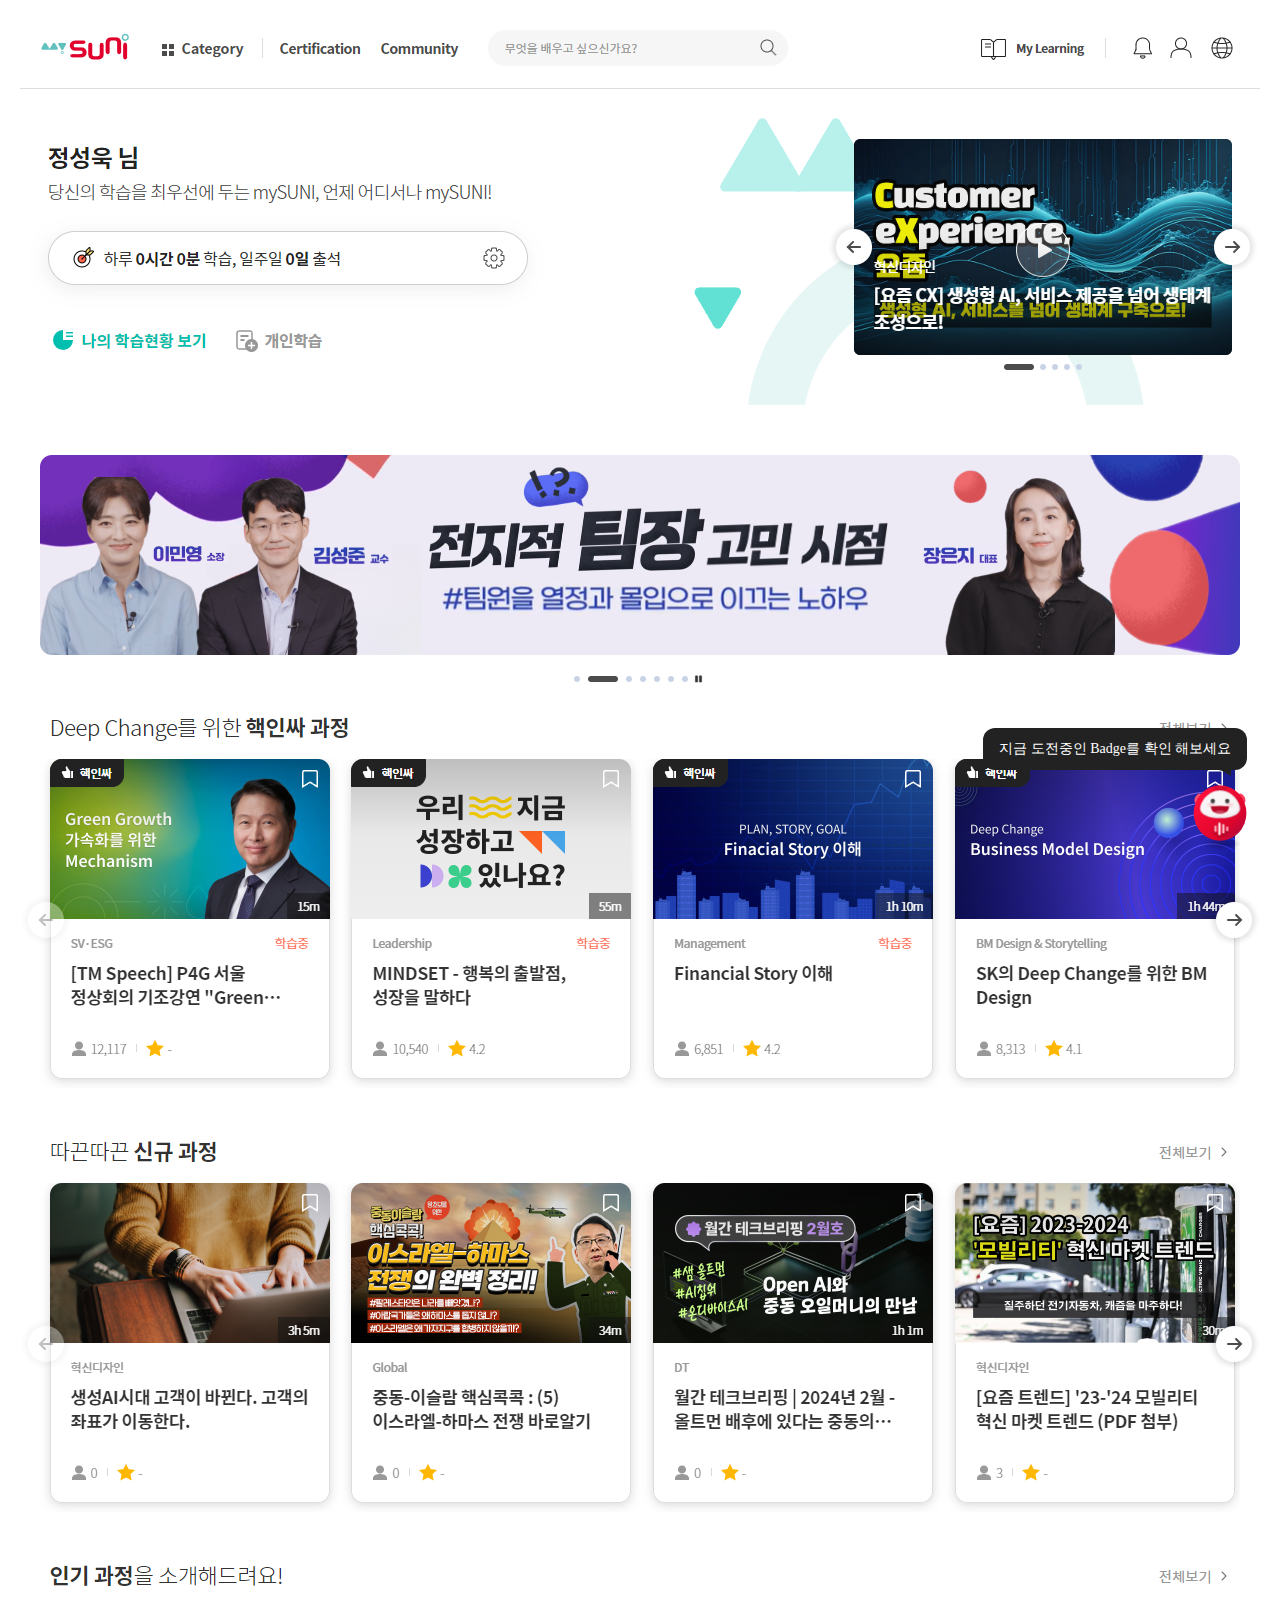
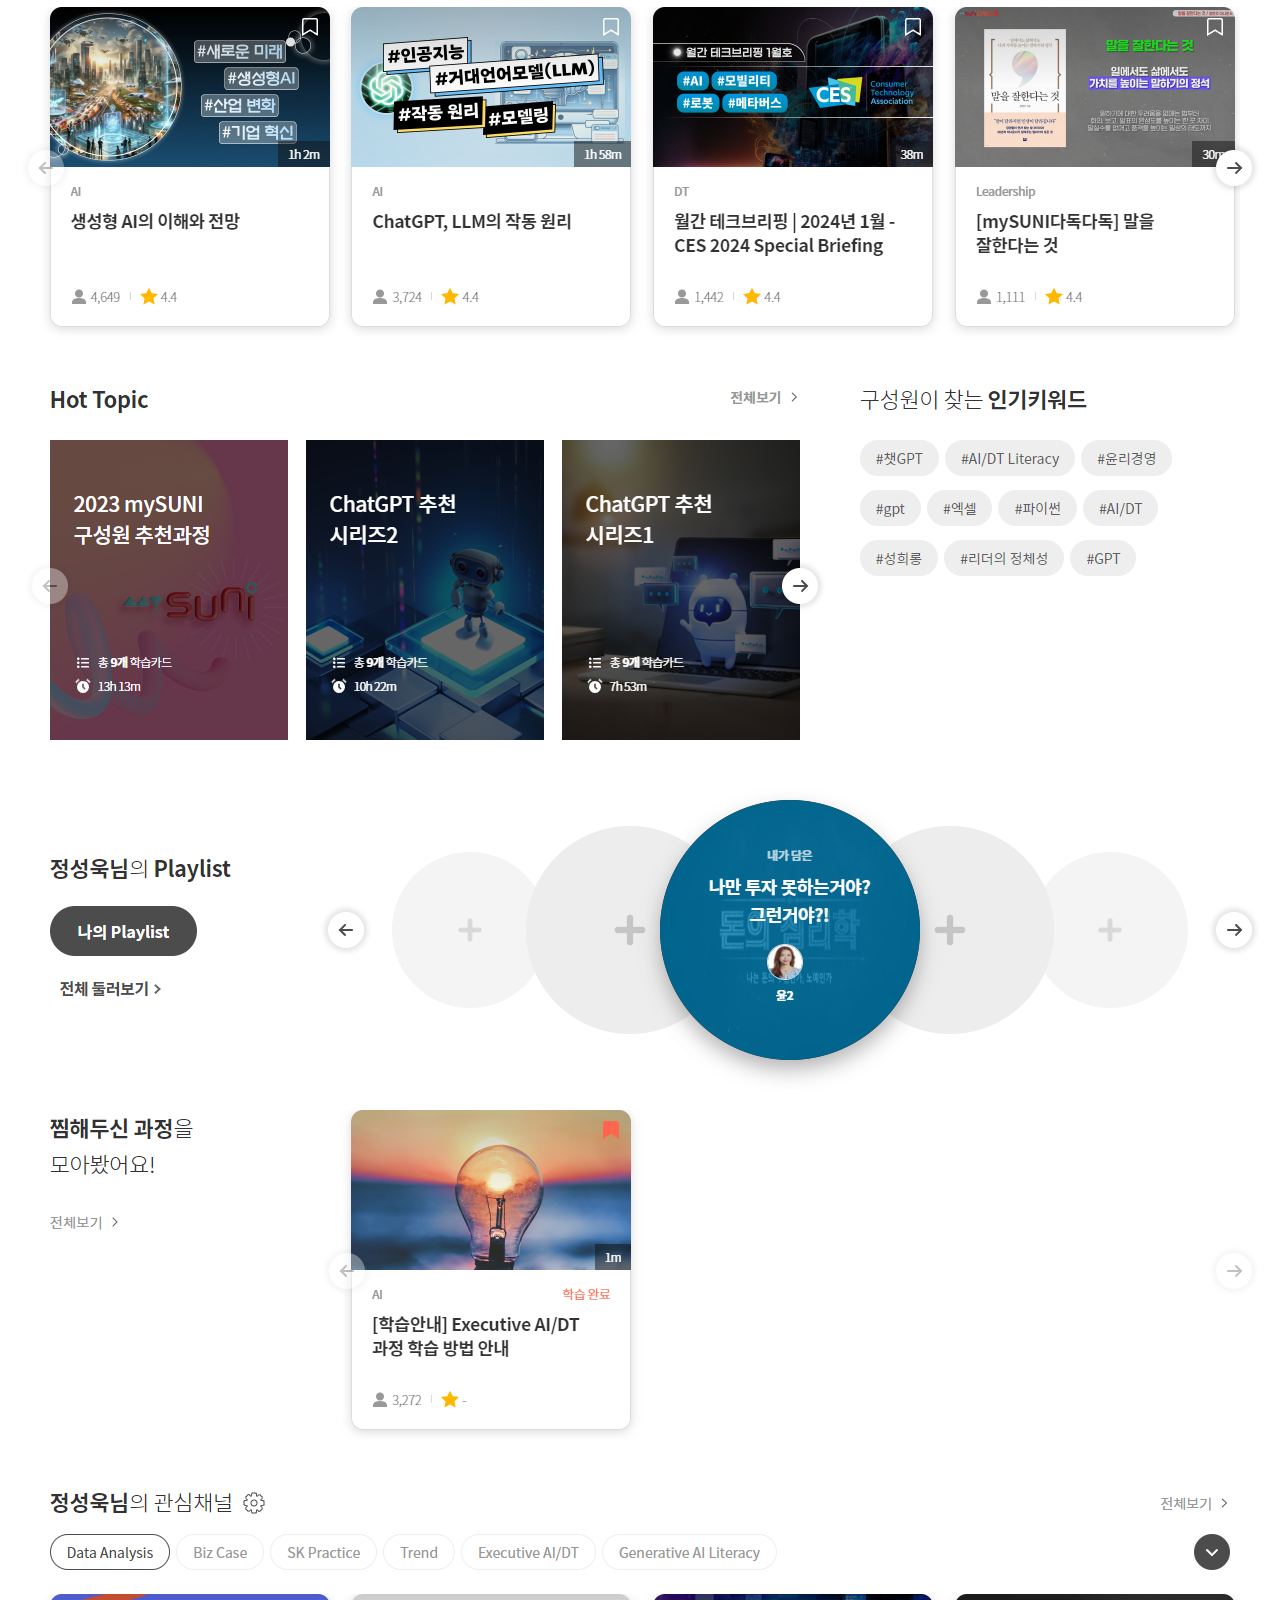
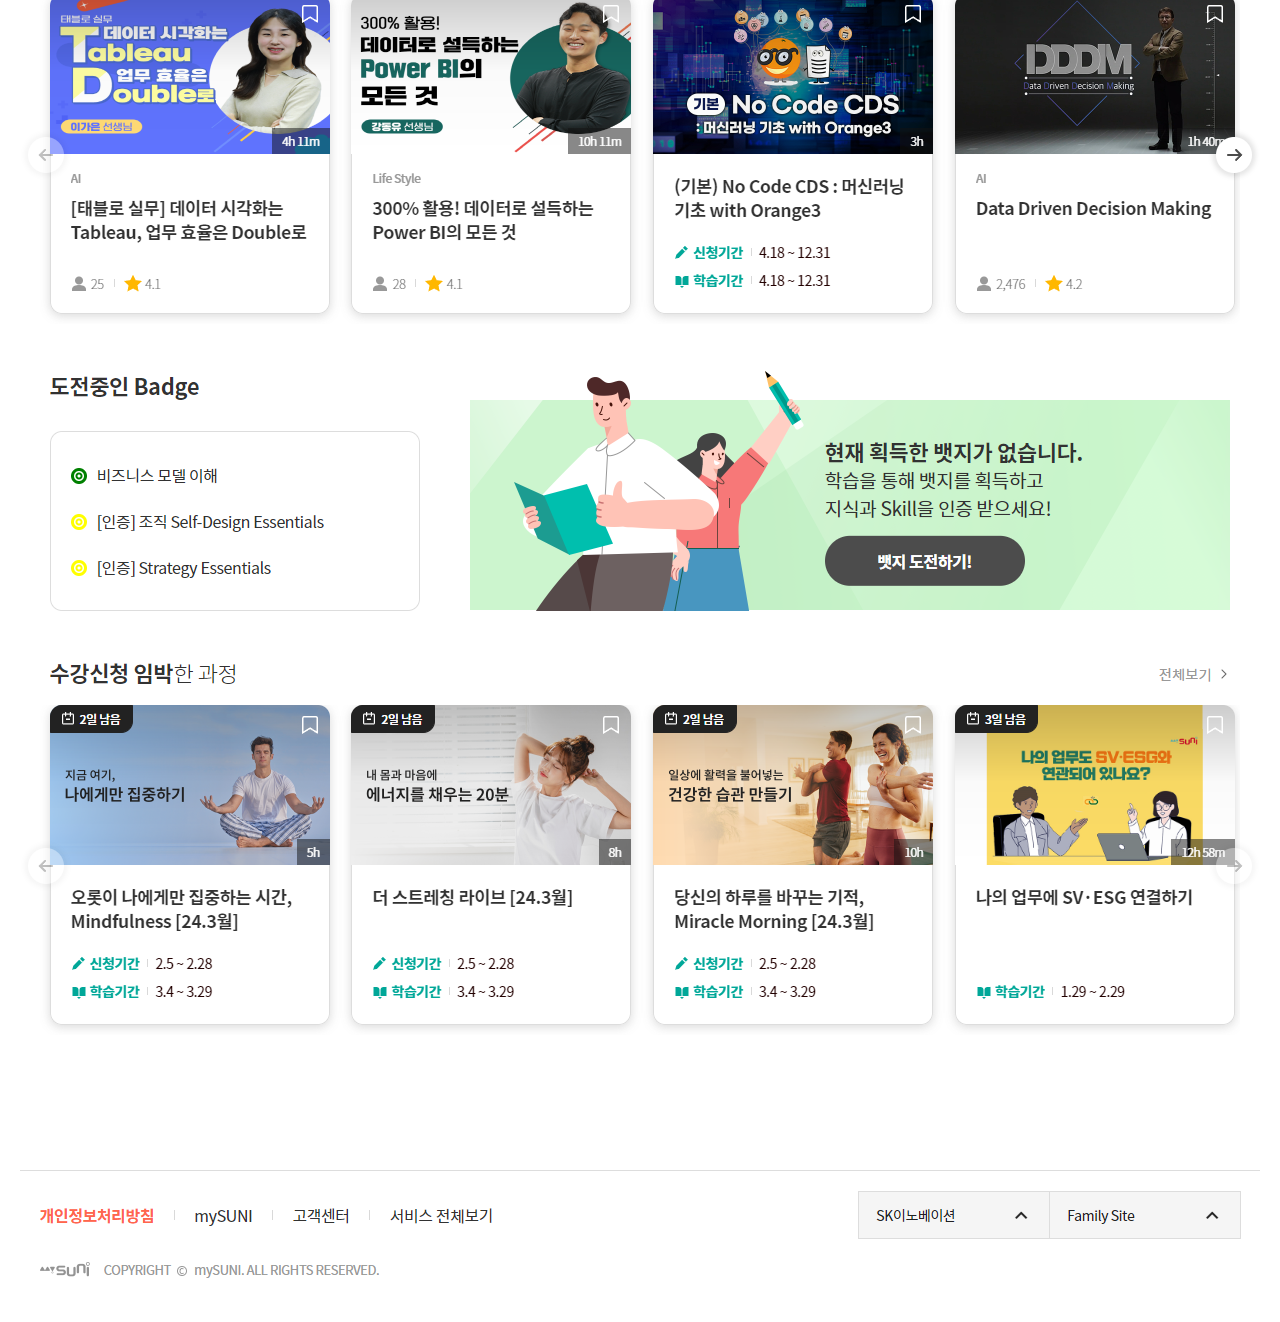
==== commit 3a9dceff: "Add files via upload" ====
--- a/index.html
+++ b/index.html
@@ -11,17 +11,23 @@
 
     <script src="https://code.jquery.com/jquery-3.7.1.min.js"></script>
     <script src="./js/ai_chat.js"></script>
+
+    <!-- swiper -->
+    <script src="./js/swiper.js"></script>
+    <link href="./css_jh/swiper.css" rel="stylesheet">
+    <!-- swiper -->
 </head>
 
 <body>
     <div id="wrap">
-        <img src="./images_jh/sam_index.png" alt="" onclick="alert('a');" style="max-width:100%;" />
+        <img src="./images_jh/sam_index.png" alt="" style="max-width:100%;" />
     </div>
 
     <!-- ai wrap -->
     <div class="ai_babysuni">
         <!-- open button -->
         <div class="ai_button_wrap">
+
             <div class="message_wrap">
                 <p>지금 도전중인 Badge를 확인 해보세요</p>
             </div>
@@ -221,6 +227,11 @@
 
         <!-- chat wrap -->
         <div class="ai_chat_wrap">
+
+            <!-- resizer -->
+            <button id="resizer">Resizer</button>
+            <!-- //resizer -->
+
             <!-- chat header -->
             <div class="ai_chat_header">
                 <img src="./images_jh/ai_chat_logo.png" alt="SUNI talk" style="height:24px;" />
@@ -368,11 +379,14 @@
                     <p>mySUNI이용 중 궁금하신 사항이나 강의 내용요약 등의 도움이 필요하시면저에게 문의해 주세요.<br /> 홍길동 님께서 이용하신 mySUNI콘텐츠와mySUNI 사용이력을
                         바탕으로 관심을 가지실 만한 콘텐츠키워드를 다음에 정리해 보았습니다.</p>
                     <ul class="keyword">
-                        <li><button onclick="ai_babysuni.keyword_select(); sam_fnc.keyword_select();">CES 2024</button>
+                        <li>
+                            <button onclick="ai_babysuni.keyword_select(); sam_fnc.keyword_select();">CES 2024</button>
                         </li>
-                        <li><button onclick="ai_babysuni.keyword_select(); sam_fnc.keyword_select();">생성형 AI</button>
+                        <li>
+                            <button onclick="sam_fnc.swiper();">생성형 AI(intro)</button>
                         </li>
-                        <li><button onclick="ai_babysuni.keyword_select(); sam_fnc.keyword_select();">챗 GPT</button>
+                        <li>
+                            <button onclick="ai_babysuni.keyword_select(); sam_fnc.keyword_select();">챗 GPT</button>
                         </li>
                     </ul>
                 </div>
@@ -404,12 +418,9 @@
                             <p>mySUNI 이용 중 궁금하신 사항이나 강의 내용요약 등의 도움이 필요하시면 저에게 문의해 주세요.</p>
                             <p>홍길동 님께서 이용하신 mySUNI 콘텐츠와 mySUNI 사용 이력을 바탕으로 관심을 가지실 만한 콘텐츠 키워드를 다음에 정리해 보았습니다.</p>
                             <ul class="keyword">
-                                <li><button onclick="ai_babysuni.keyword_select(); sam_fnc.keyword_select();">CES
-                                        2024</button></li>
-                                <li><button onclick="ai_babysuni.keyword_select(); sam_fnc.keyword_select();">생성형
-                                        AI</button></li>
-                                <li><button onclick="ai_babysuni.keyword_select(); sam_fnc.keyword_select();">챗
-                                        GPT</button></li>
+                                <li><button onclick="ai_babysuni.keyword_select(); sam_fnc.keyword_select();">CES 2024</button></li>
+                                <li><button onclick="sam_fnc.swiper();">생성형 AI(intro)</button></li>
+                                <li><button onclick="ai_babysuni.keyword_select(); sam_fnc.keyword_select();">챗 GPT</button></li>
                             </ul>
 
                             <!-- comment action : active, :hover 시 활성화 이미지 노출됨 -->
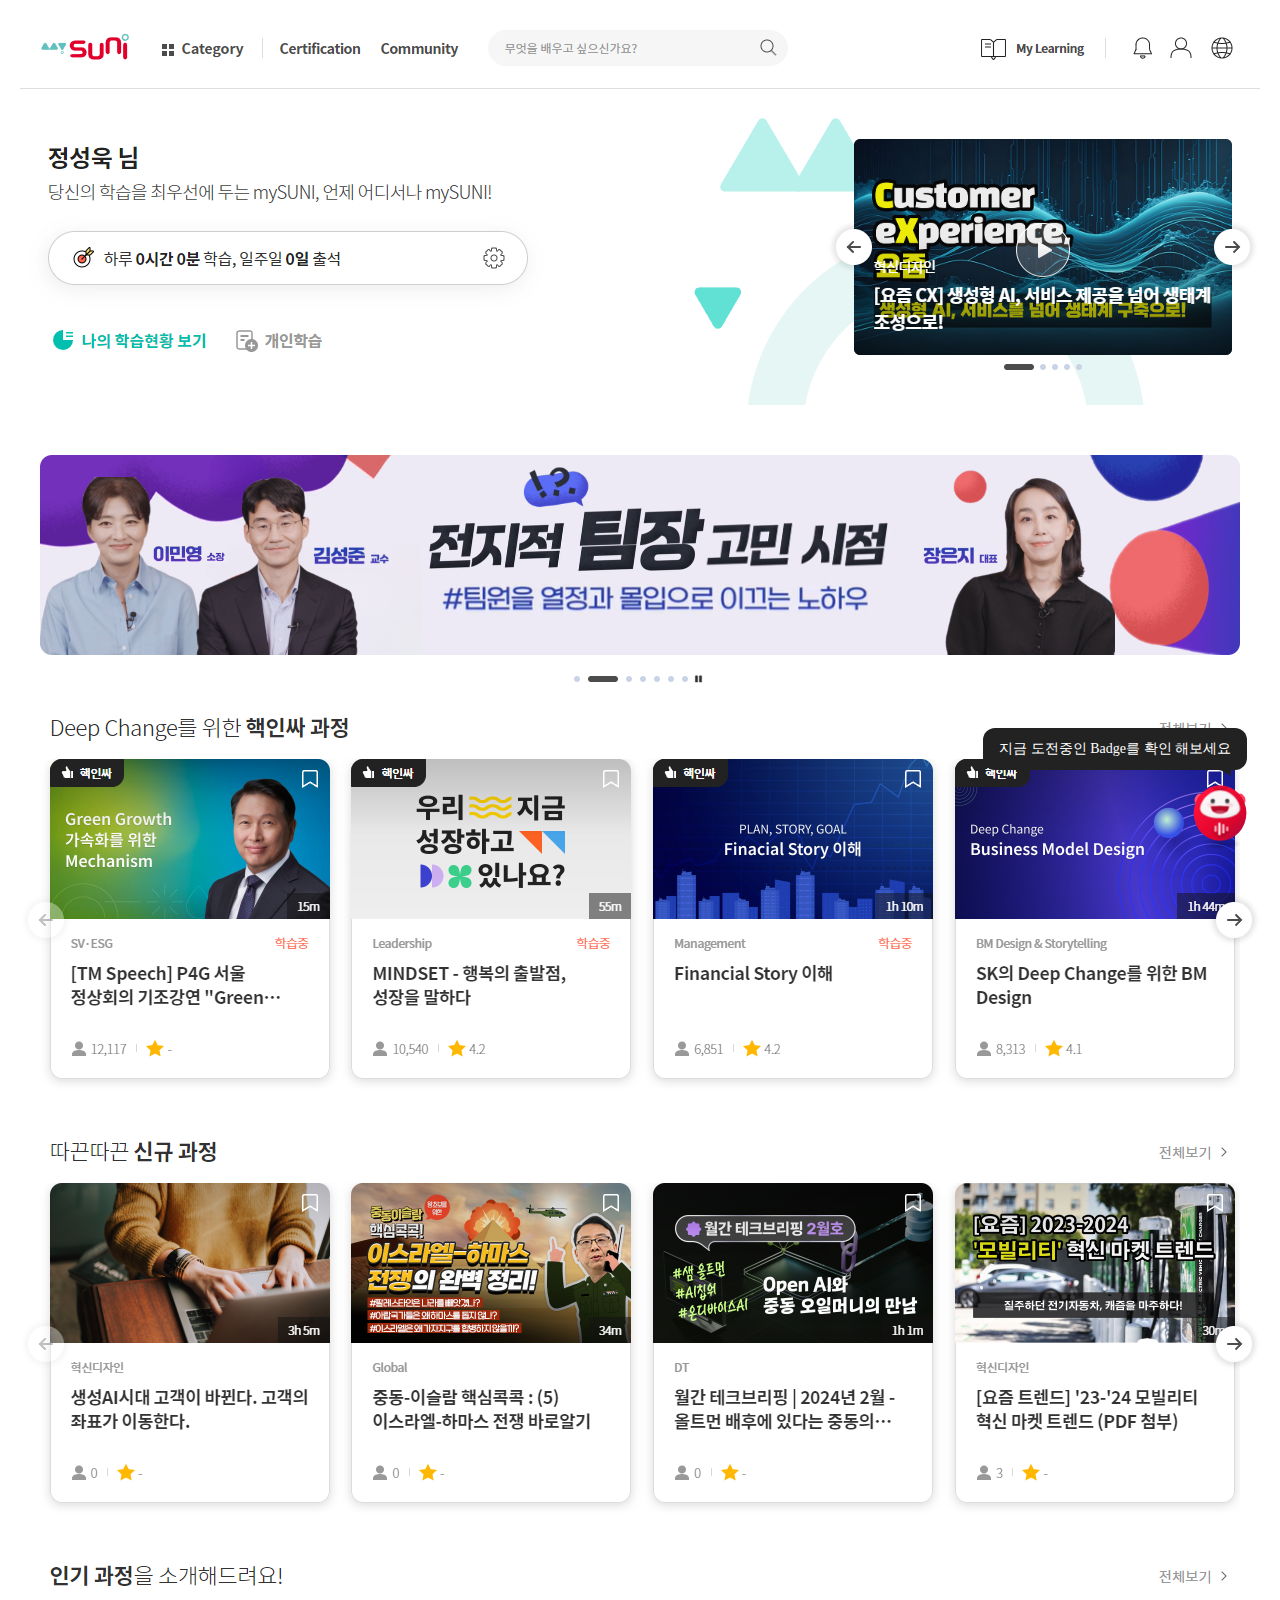
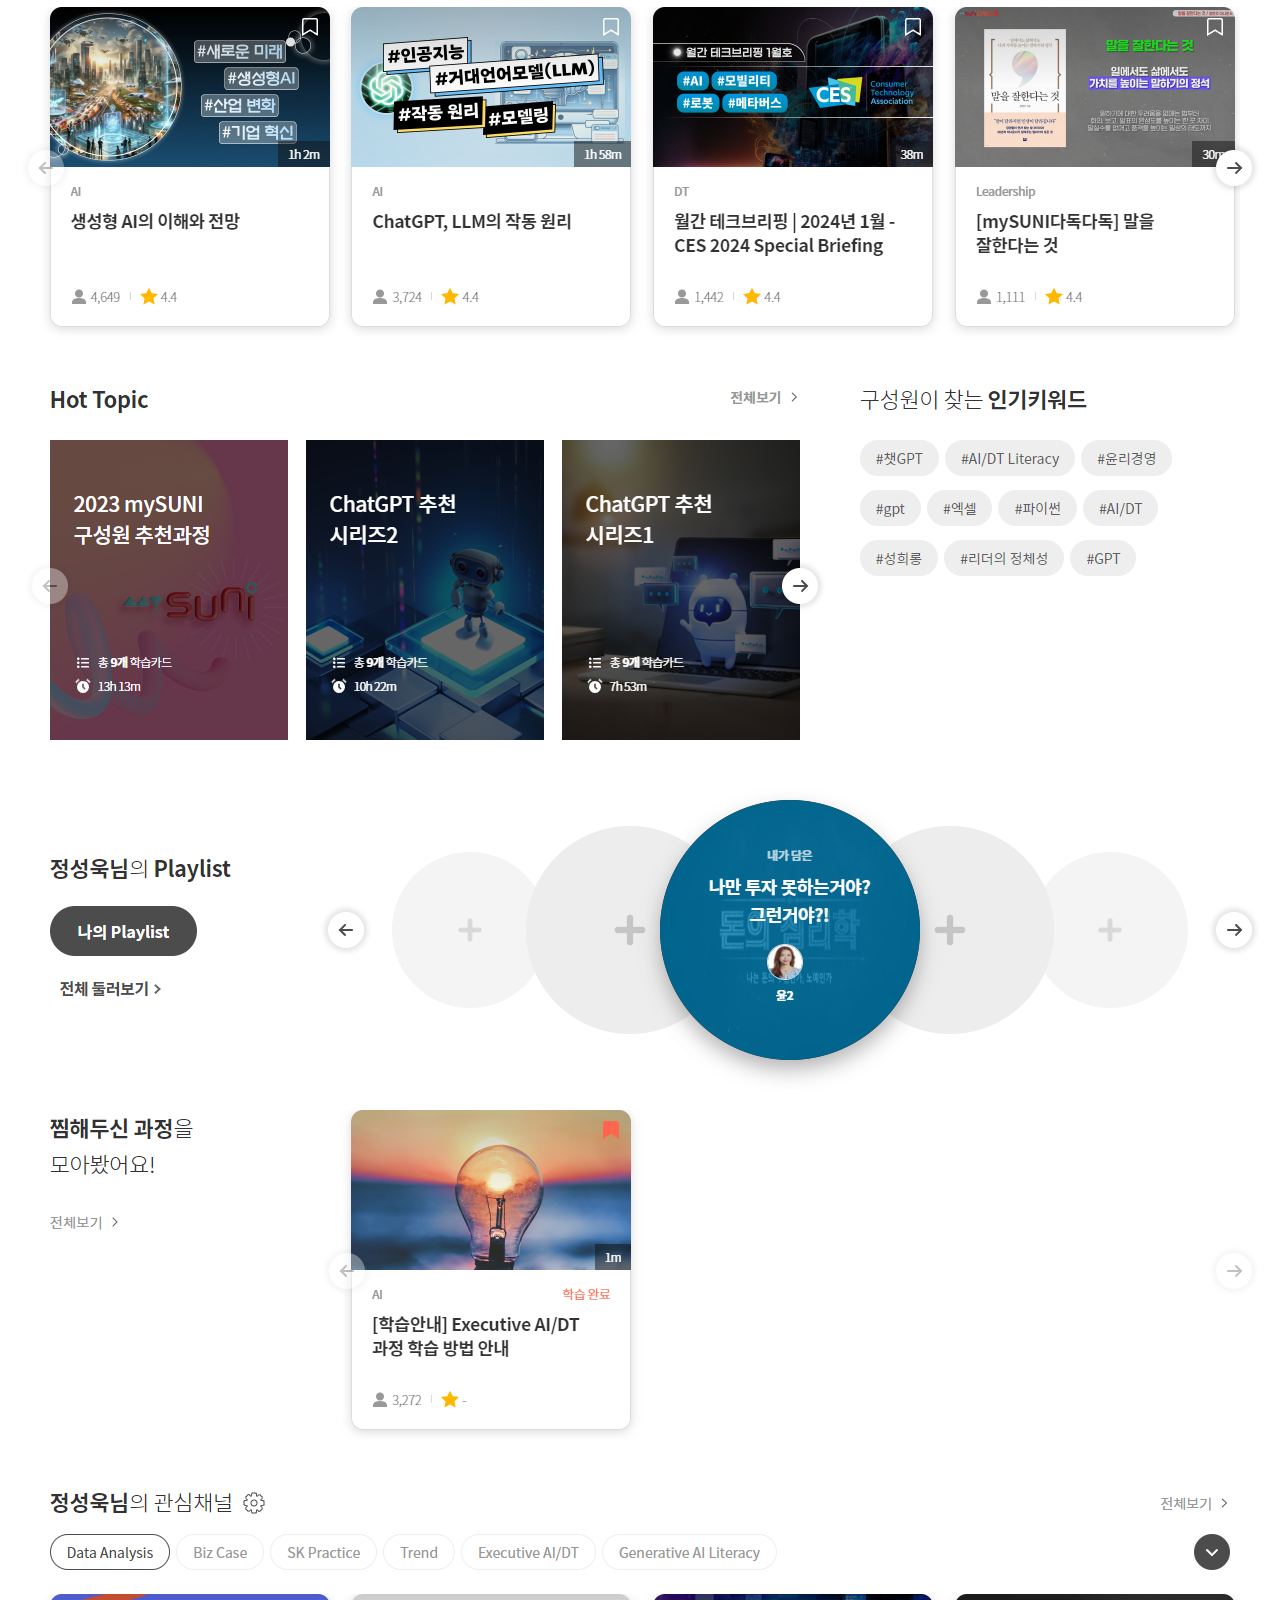
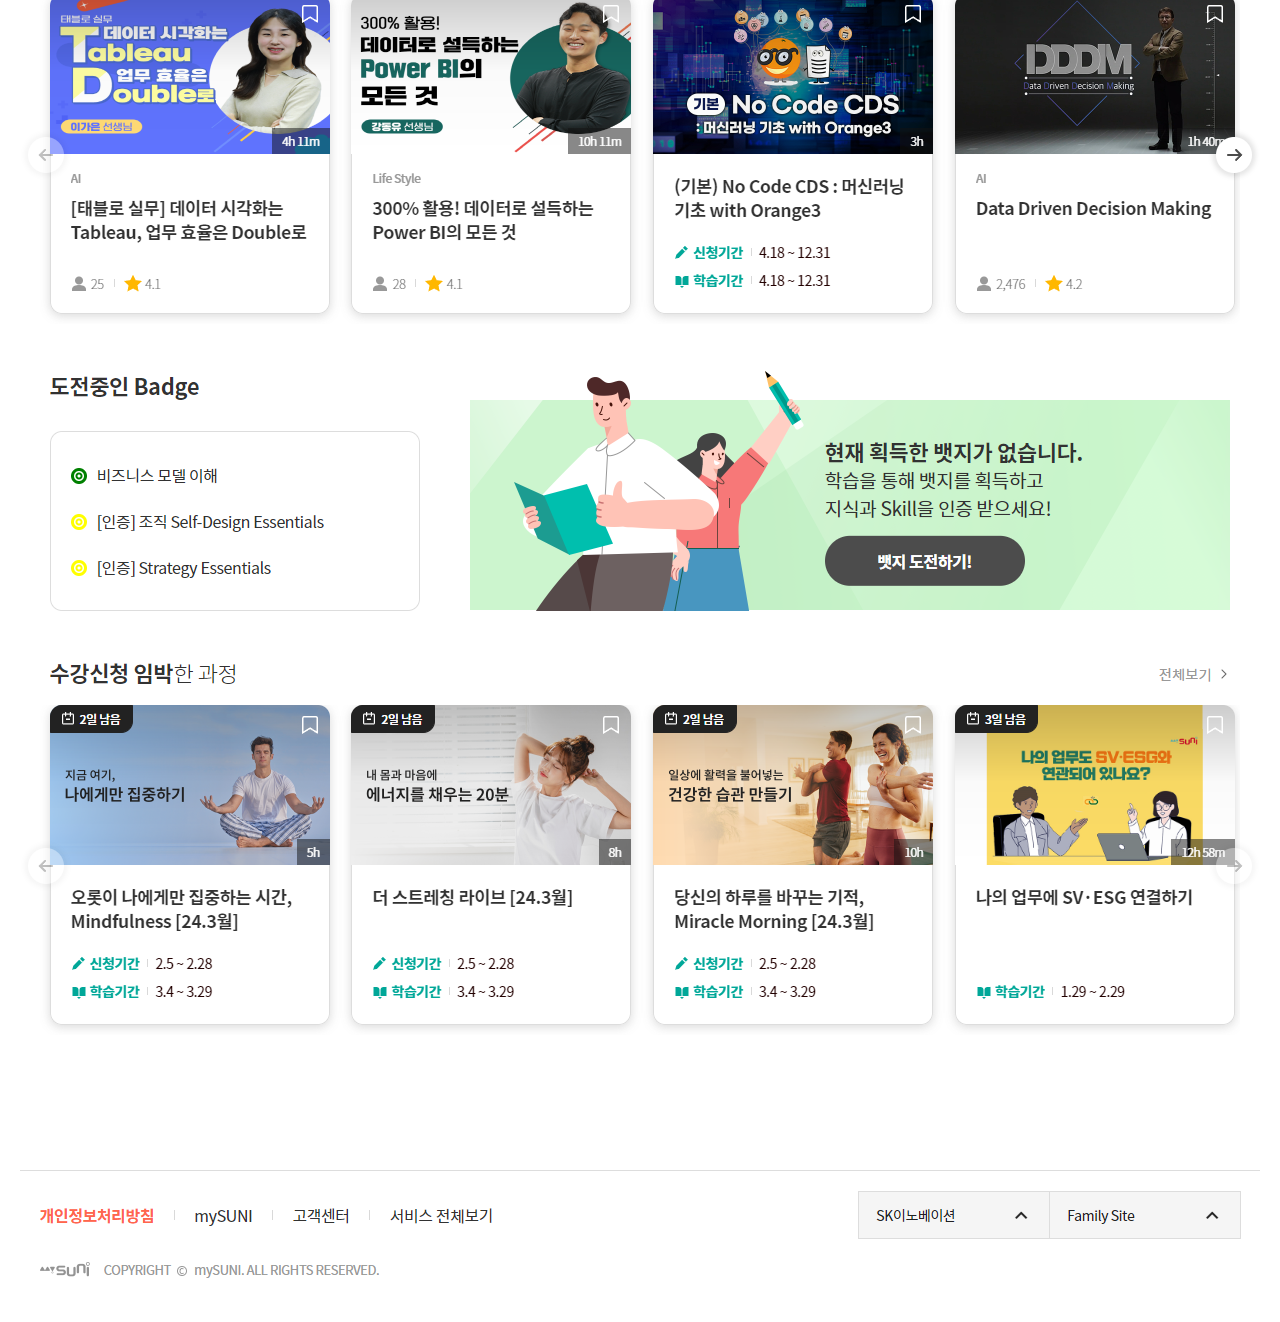
==== commit 062c4cc0: "Add files via upload" ====
--- a/index.html
+++ b/index.html
@@ -7,20 +7,20 @@
     <title>Document</title>
 
     <link href="./css/sam.css" rel="stylesheet">
-    <link href="./css_jh/ai_babysuni.css" rel="stylesheet">
+    <link href="./css/ai_babysuni.css" rel="stylesheet">
 
     <script src="https://code.jquery.com/jquery-3.7.1.min.js"></script>
     <script src="./js/ai_chat.js"></script>
 
     <!-- swiper -->
     <script src="./js/swiper.js"></script>
-    <link href="./css_jh/swiper.css" rel="stylesheet">
+    <link href="./css/swiper.css" rel="stylesheet">
     <!-- swiper -->
 </head>
 
 <body>
     <div id="wrap">
-        <img src="./images_jh/sam_index.png" alt="" style="max-width:100%;" />
+        <img src="./images/sam_index.png" alt="" style="max-width:100%;" />
     </div>
 
     <!-- ai wrap -->
@@ -234,7 +234,7 @@
 
             <!-- chat header -->
             <div class="ai_chat_header">
-                <img src="./images_jh/ai_chat_logo.png" alt="SUNI talk" style="height:24px;" />
+                <img src="./images/ai_chat_logo.png" alt="SUNI talk" style="height:24px;" />
 
                 <div class="ai_chat_quick">
                     <button class="btn_history" onclick="ai_babysuni.reset(); sam_fnc.active_history();">이전 대화</button>
--- a/css/ai_babysuni.css
+++ b/css/ai_babysuni.css
@@ -0,0 +1,129 @@
+.ai_babysuni {max-width:100%; position:fixed; right:33px; bottom:50px;}
+.ai_babysuni * {margin:0; padding:0;}
+.ai_babysuni img {display:block;}
+.ai_babysuni button {padding:0; background-color:transparent; border:0; cursor:pointer;}
+
+.ai_babysuni .ai_button_wrap {max-width:100%; position:relative; transform:translateY(-80px);}
+.ai_babysuni .ai_button_wrap .message_wrap {padding:12px 16px; font-size:14px; color:#fff; background-color:#222; border-radius:12px; position:relative;}
+.ai_babysuni .ai_button_wrap .message_wrap:after {width:15px; height:9px; background:url('../images/icon_ai_chat_split.png') -90px 0 no-repeat; background-size:250px auto; content:''; position:absolute; right:16px; bottom:-6px; display:block;}
+.ai_babysuni .ai_button_wrap .message_wrap > * {margin:0; padding:0;}
+.ai_babysuni .ai_button_wrap .ai_button {width:54px; padding:0; position:absolute; right:0; bottom:-80px; cursor:pointer; display:block;}
+
+.ai_babysuni .ai_chat_wrap {width:480px; background-color:#fff; border:1px solid #d9d9d9; border-radius:16px; overflow:hidden; position:fixed; top:50px; right:0; bottom:50px; display:flex; flex-direction:column; transform:translateX(100%); transition:transform 0.25s;}
+.ai_babysuni .ai_chat_wrap.active {transform:translateX(-30px);}
+.ai_babysuni .ai_chat_wrap.chatting {background-color:#efefef;}
+
+.ai_babysuni #resizer {width:4px; font-size:0; position:absolute; top:0; bottom:0; left:0; z-index:2; cursor:ew-resize;}
+
+.ai_babysuni .ai_chat_wrap .ai_chat_header {padding:20px 24px;}
+.ai_babysuni .ai_chat_wrap .ai_chat_header .ai_chat_close {width:24px; height:24px; font-size:0; background-image:url('../images/icon_ai_chat_split.png'); background-position:0 0; background-repeat:no-repeat; background-size:250px auto; border:0; position:absolute; top:20px; right:24px; display:block;}
+.ai_babysuni .ai_chat_wrap .ai_chat_header .ai_chat_quick {margin-top:16px; padding:14px 12px; background-color:#fff; border:1px solid #efefef; border-radius:12px; display:inline-flex; justify-content:space-between;}
+.ai_babysuni .ai_chat_wrap.chatting .ai_chat_header .ai_chat_quick {display:flex;}
+.ai_chat_header .btn_history, .ai_chat_header .new_talk {font-size:13px; display:flex; align-items:center;}
+.ai_chat_header .btn_history {color:#999;}
+.ai_chat_header .btn_history:before, .ai_chat_header .new_talk:after {width:20px; height:20px; background-image:url('../images/icon_ai_chat_split.png'); background-repeat:no-repeat; background-size:250px auto; content:''; display:block;}
+.ai_chat_header .btn_history:before {margin-right:4px; background-position:-30px 0;}
+.ai_chat_header .new_talk {color:#222; display:none;}
+.ai_chat_header .new_talk:after {margin-left:4px; background-position:-60px 0;}
+.ai_babysuni .ai_chat_wrap.chatting .new_talk {display:flex;}
+
+.ai_babysuni .ai_chat_wrap .ai_chat_bottom {padding:20px 24px; position:relative; z-index:1;}
+.ai_babysuni .ai_chat_wrap .ai_chat_input {border-radius:12px; overflow:hidden; position:relative; display:flex; align-items:center;}
+.ai_babysuni .ai_chat_wrap .ai_chat_input textarea {min-height:52px; max-height:350px; padding:16px 60px 16px 20px; color:#222; font-size:16px; font-family:inherit; background-color:#fff; border:1px solid #d9d9d9; border-radius:12px; box-sizing:border-box; position:relative; outline:0; flex:1;}
+.ai_babysuni .ai_chat_wrap .ai_chat_input .btn_send {width:53px; background-color:#ccc; border-radius:0 12px 12px 0; font-size:0; position:absolute; top:0; right:0; bottom:0;}
+.ai_babysuni .ai_chat_wrap .ai_chat_input .btn_send.active {background-color:#DD052B;}
+.ai_babysuni .ai_chat_wrap .ai_chat_input .btn_send:before {width:33px; height:32px; background:url('../images/icon_ai_chat_split.png') 0 -30px no-repeat; background-size:250px auto; content:''; position:absolute; top:50%; left:50%; display:block; transform:translate(-50%, -50%);}
+
+.ai_babysuni .ai_chat_wrap.history .ai_chat_input {display:none;}
+.ai_babysuni .ai_chat_wrap .ai_chat_bottom .btn_confirm {width:100%; background-color:#DD052B; border-radius:12px; display:none;}
+.ai_babysuni .ai_chat_wrap .ai_chat_bottom .btn_confirm em {padding:15px 10px; color:#fff; font-size:16px; font-weight:bold; font-style:normal; display:block;}
+.ai_babysuni .ai_chat_wrap.history .ai_chat_bottom .btn_confirm {display:block;}
+
+.ai_babysuni .ai_chat_wrap .ai_chat_cont {padding:0 24px; overflow:auto; position:relative; flex:1;}
+.ai_babysuni .ai_chat_wrap .ai_chat_cont::-webkit-scrollbar {width:10px;}
+.ai_babysuni .ai_chat_wrap .ai_chat_cont::-webkit-scrollbar-thumb {background:rgba(0,0,0,0.2); background-clip:padding-box; border:3px solid transparent; border-radius:8px;}
+.ai_babysuni .ai_chat_wrap .ai_chat_cont::-webkit-scrollbar-track {background:transparent;}
+
+.ai_babysuni .ai_chat_cont_intro {height:100%; padding:0 53px; word-break:keep-all; text-align:center; display:flex; align-items:center; justify-content:center; flex-direction:column;}
+.ai_babysuni .ai_chat_cont_inner {display:none;}
+
+.ai_babysuni .ai_chat_wrap.chatting .ai_chat_cont_intro {display:none;}
+.ai_babysuni .ai_chat_wrap.chatting .ai_chat_cont_inner {display:block;}
+
+.ai_babysuni .ai_chat_cont_intro > * + * {margin-top:28px;}
+.ai_babysuni .ai_chat_cont_intro strong {margin-top:20px; color:#000; font-size:20px; line-height:32px; display:block;}
+.ai_babysuni .ai_chat_cont_intro p {color:#999; font-size:14px; line-height:22px;}
+.ai_babysuni .ai_chat_cont_intro .keyword {margin-top:48px;}
+.ai_babysuni .ai_chat_cont_intro .ai_icon {width:112px;}
+
+.ai_babysuni .talk_history {list-style:none;}
+.ai_babysuni .talk_history > li + li {margin-top:16px;}
+.ai_babysuni .talk_history button {width:100%; padding:17px 20px; color:#222; font-size:16px; font-weight:bold; background-color:#fff; border-radius:16px; text-align:left;}
+
+.ai_babysuni .chat_sec {display:flex; flex-wrap:wrap;}
+.ai_babysuni .chat_sec + .chat_sec {margin-top:30px;}
+.ai_babysuni .chat_sec.ai:before {width:48px; height:64px; margin-right:14px; background:url('../images/btn_ai_icon.png') 50% no-repeat; background-size:cover; content:''; display:block;}
+.ai_babysuni .chat_sec.user {justify-content:end;}
+
+.ai_babysuni .chat_inner {max-width:calc(100% - 40px); padding:20px; word-wrap:break-word; box-sizing:border-box; position:relative; display:inline-block; animation:0.25s scale;}
+.ai_babysuni .chat_inner:after {background-image:url('../images/icon_ai_chat_split.png'); background-repeat:no-repeat; background-size:250px auto; content:''; position:absolute; top:0; display:block;}
+.ai_babysuni .chat_inner > * + * {margin-top:20px;}
+
+@keyframes scale {
+    from {
+      scale:0;
+    }
+    to {
+      scale:1;
+    }
+  }
+
+.ai_babysuni .btn_top {width:40px; height:40px; font-size:0; background-color:rgba(217, 217, 217, 0.4); border:1px solid #d9d9d9; border-radius:50%; position:fixed; right:24px; bottom:100px; z-index:1;}
+.ai_babysuni .btn_top:before {width:20px; height:20px; margin-top:-10px; margin-left:-10px; background:url('../images/icon_ai_chat_split.png') -40px -30px no-repeat; background-size:250px auto; content:''; position:absolute; top:50%; left:50%; display:block;}
+
+.ai_babysuni .chat_sec.ai .chat_inner {max-width:calc(100% - 62px); background-color:#fff; border-radius:0 16px 16px 16px;}
+.ai_babysuni .chat_sec.user .chat_inner {margin-right:6px; color:#fff; font-weight:bold; background-color:#DD052B; border-radius:16px 0 16px 16px;}
+
+.ai_babysuni .chat_sec.ai .chat_inner:after {width:8px; height:15px; background-position:-120px 0; left:-6px;}
+.ai_babysuni .chat_sec.user .chat_inner:after {width:9px; height:15px; background-position:-140px 0; right:-6px;}
+
+.ai_babysuni .keyword {list-style:none; display:inline-flex; justify-content:center;  align-items:center; flex-wrap:wrap; gap:16px;}
+.ai_babysuni .keyword button {padding:12px 20px; color:#666; font-size:14px; background-color:#fff; border:1px solid #d9d9d9; border-radius:22px; transition:all 0.25s;}
+.ai_babysuni .keyword button.active {padding:11px 20px; color:#DD052B; font-weight:bold; background-color:rgba(221, 5, 43, 0.05); border-color:#DD052B;}
+
+.ai_babysuni .comment_action {margin-top:20px; padding-top:12px; border-top:1px solid #efefef; list-style:none; display:flex; gap:16px;}
+.ai_babysuni .comment_action li {position:relative;}
+.ai_babysuni .comment_action button {width:24px; height:24px; font-size:0; background-image:url('../images/icon_ai_chat_split.png'); background-repeat:no-repeat; background-size:250px auto;}
+.ai_babysuni .comment_action .good {background-position:0 -70px}
+.ai_babysuni .comment_action .bad {background-position:-30px -70px}
+.ai_babysuni .comment_action .refresh {background-position:-60px -70px}
+.ai_babysuni .comment_action .copy {background-position:-90px -70px}
+.ai_babysuni .comment_action .good.active, .ai_babysuni .comment_action .good:hover {background-position:0 -100px}
+.ai_babysuni .comment_action .bad.active, .ai_babysuni .comment_action .bad:hover {background-position:-30px -100px}
+.ai_babysuni .comment_action .refresh.active, .ai_babysuni .comment_action .refresh:hover {background-position:-60px -100px}
+.ai_babysuni .comment_action .copy.active, .ai_babysuni .comment_action .copy:hover {background-position:-90px -100px}
+
+.ai_babysuni .comment_action .tooltip {padding:6px 8px; color:#fff; font-size:11px; white-space:nowrap; background-color:#222; border-radius:4px; opacity:0; position:absolute; bottom:32px; left:0; z-index:-1; transition:all 0.25s;}
+.ai_babysuni .comment_action .tooltip:after {width:10px; height:6px; background:url('../images/icon_ai_chat_split.png') -160px 0 no-repeat; background-size:250px auto; content:''; position:absolute; bottom:-4px; left:8px; display:block;}
+/* .ai_babysuni .comment_action li:hover .tooltip {display:block;} */
+.ai_babysuni .comment_action li:hover .tooltip {opacity:1; bottom:32px; z-index:1;}
+
+.ai_modal {background-color:rgba(0,0,0,0.65); position:absolute; top:0; right:0; bottom:0; left:0; z-index:1; display:none;}
+.ai_modal.active {display:block;}
+.ai_modal .modal_container {width:calc(100% - 80px); padding:40px 46px; background-color:#fff; border-radius:16px; box-sizing:border-box; text-align:center; position:absolute; top:50%; left:50%; transform:translate(-50%, -50%);}
+.ai_modal .modal_container strong {color:#222; font-size:16px;}
+.ai_modal .modal_container p {margin-top:8px; color:#999; font-size:13px; line-height:20px;}
+.ai_modal .modal_container .ai_modal_content + .btnSection {margin-top:30px;}
+.ai_modal .modal_container .btnSection {display:flex; gap:12px;}
+.ai_modal .modal_container .btnSection button {border:1px solid transparent; border-radius:4px; display:inline-flex; align-items:center; flex:1;}
+.ai_modal .modal_container .btnSection em {padding:13px 5px; font-size:16px; font-weight:bold; font-style:normal; text-align:center; display:block; flex:1;}
+
+.ai_modal .modal_container .btnSection .btn_cancel {background-color:#f0f0f0; border-color:#D9D9D9;}
+.ai_modal .modal_container .btnSection .btn_confirm {color:#fff; background-color:#DD052B; border-color:#DD052B;}
+
+@media (max-width: 500px) {
+  .ai_babysuni {right:10px;}
+  .ai_babysuni .ai_chat_wrap {max-width:calc(100% - 20px)}
+  .ai_babysuni .ai_chat_wrap.active {transform:translateX(-10px);}
+}
+.scrollLock {overflow:hidden;}
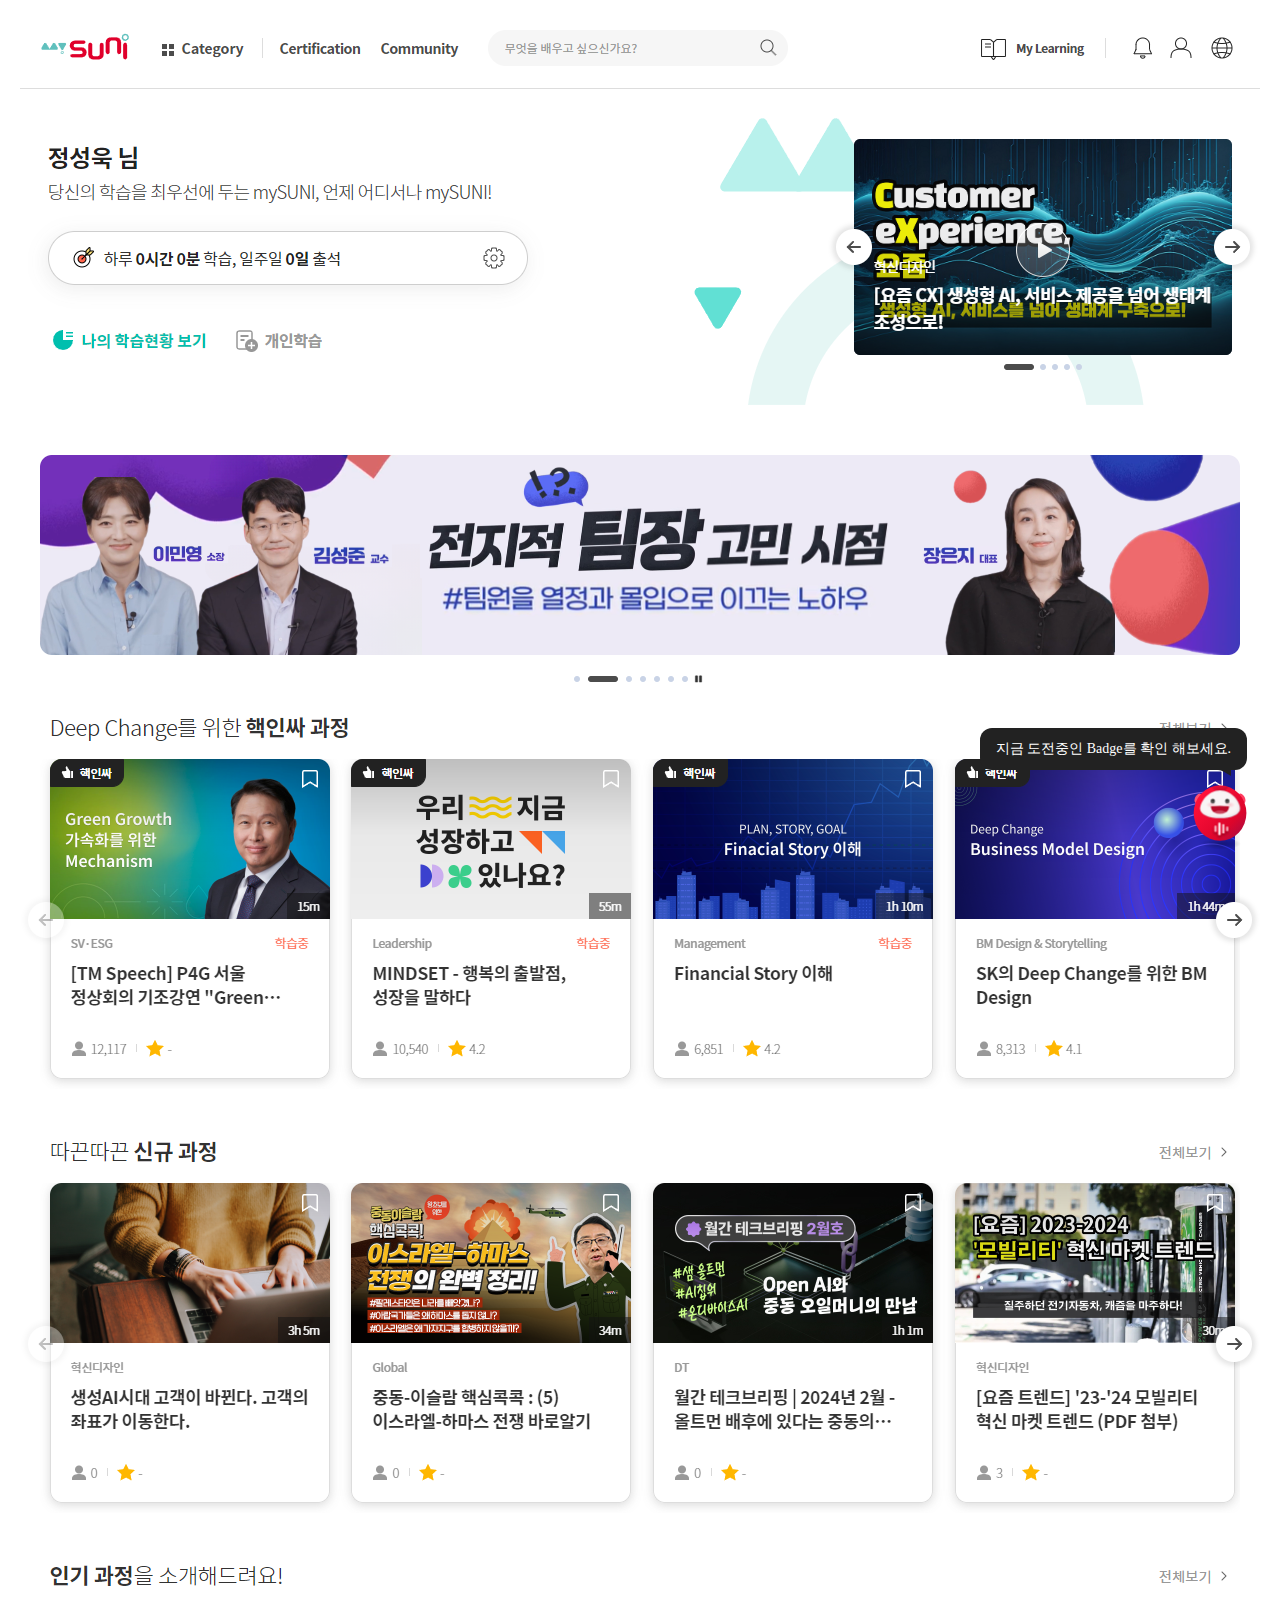
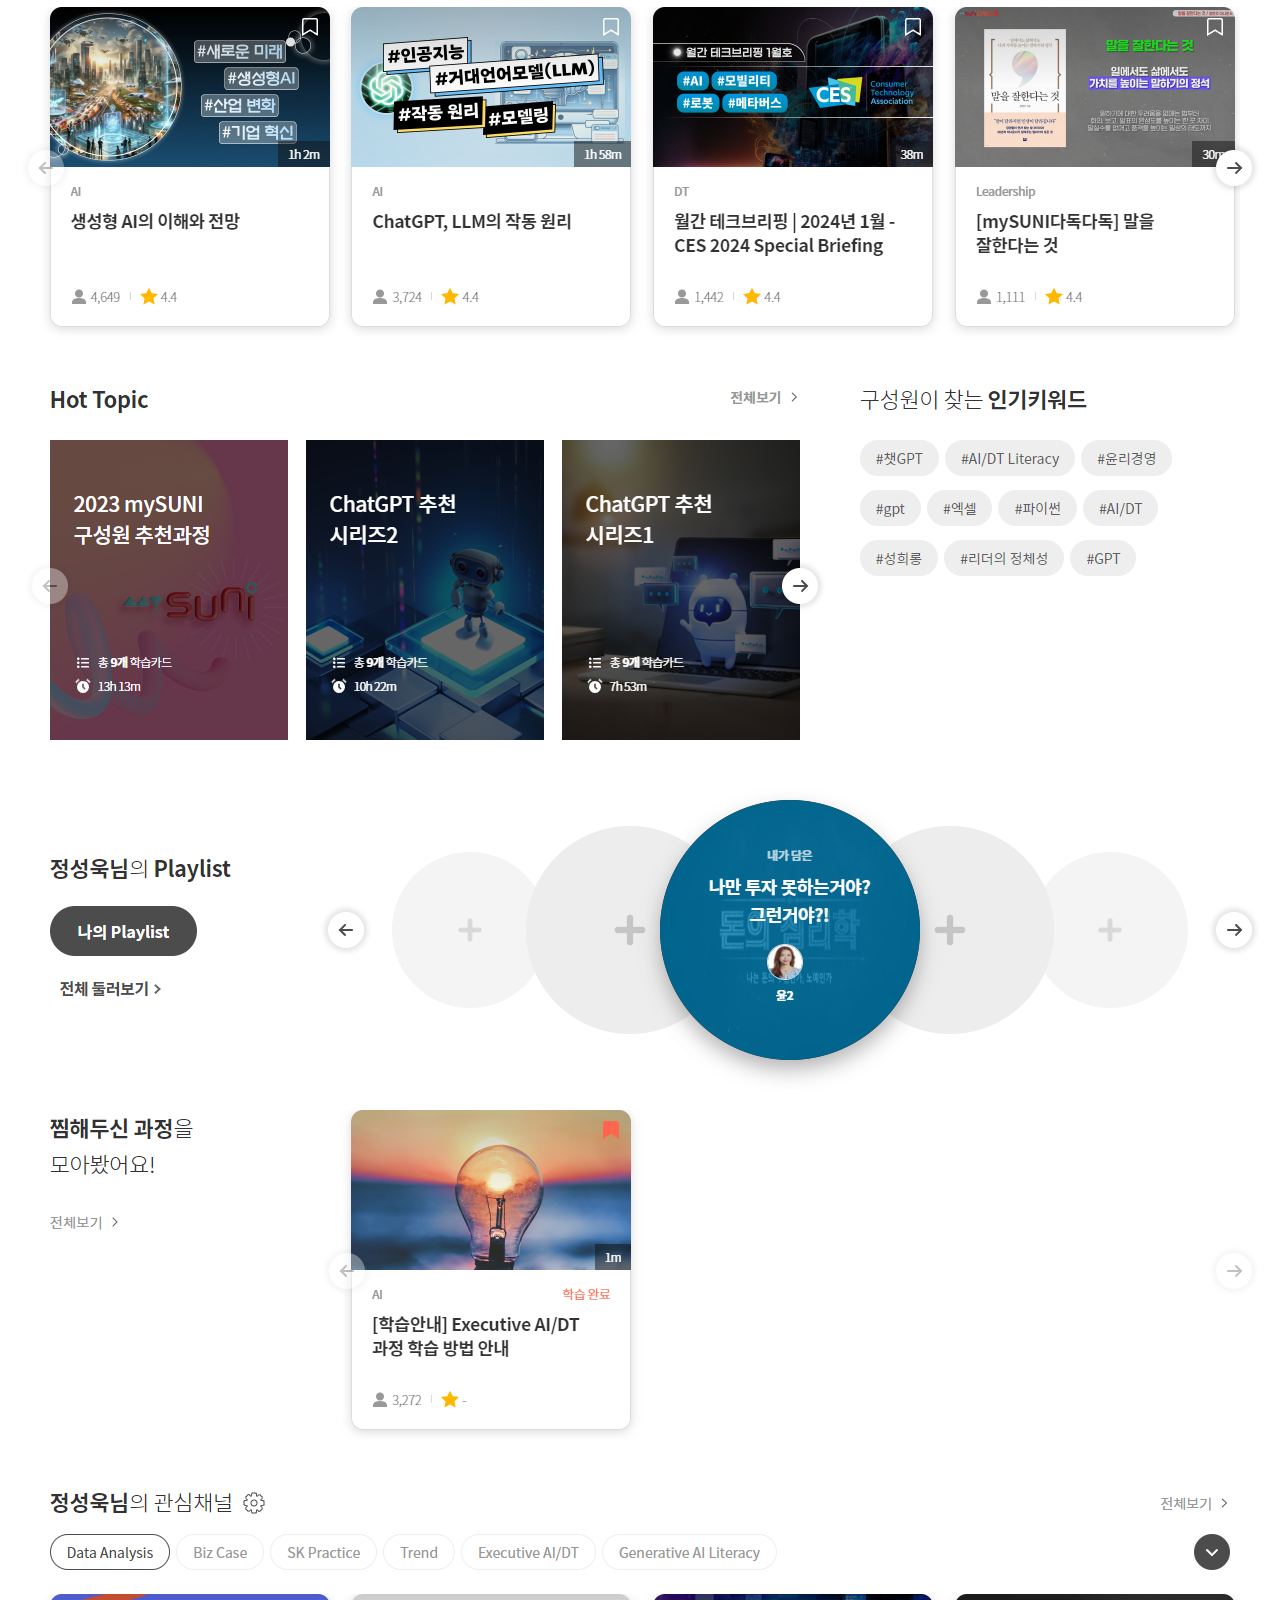
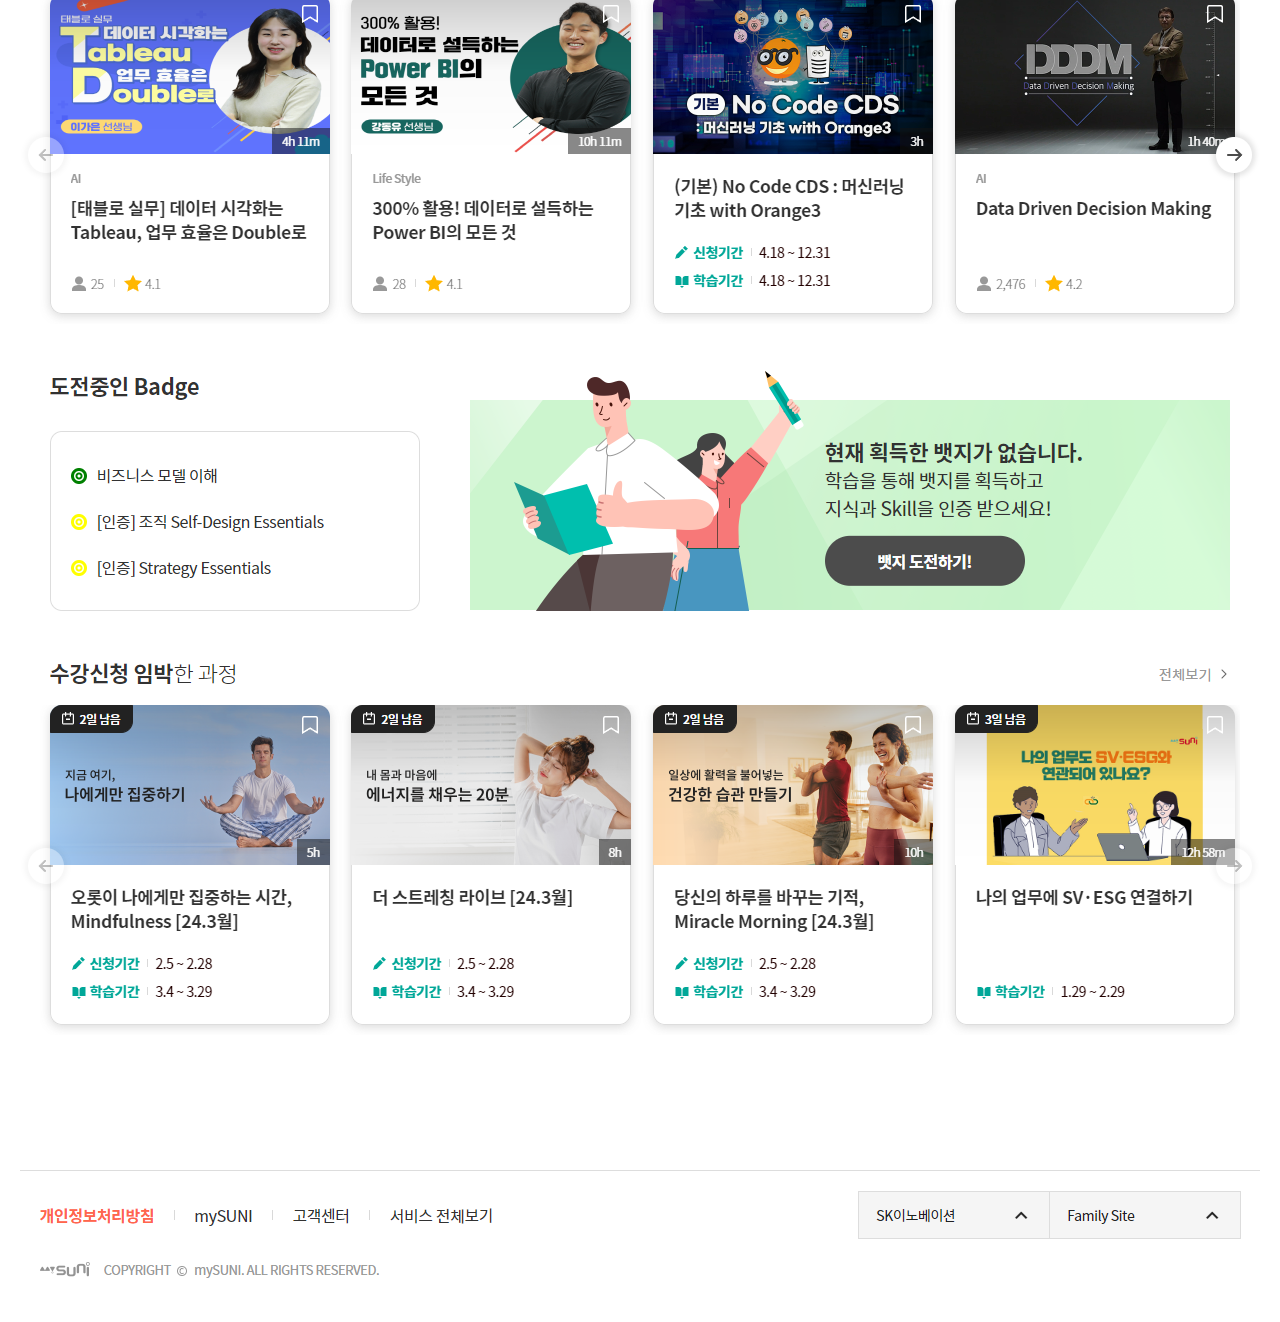
==== commit 34b24352: "test" ====
--- a/index.html
+++ b/index.html
@@ -29,7 +29,7 @@
         <div class="ai_button_wrap">
 
             <div class="message_wrap">
-                <p>지금 도전중인 Badge를 확인 해보세요</p>
+                <p>지금 도전중인 Badge를 확인 해보세요.</p>
             </div>
             <!-- sunitalk icon -->
             <!-- <button onclick="ai_babysuni.active();"><img src="./images_jh/btn_ai_icon.png" alt="" /></button> -->
--- a/css/ai_babysuni.css
+++ b/css/ai_babysuni.css
@@ -9,7 +9,7 @@
 .ai_babysuni .ai_button_wrap .message_wrap > * {margin:0; padding:0;}
 .ai_babysuni .ai_button_wrap .ai_button {width:54px; padding:0; position:absolute; right:0; bottom:-80px; cursor:pointer; display:block;}
 
-.ai_babysuni .ai_chat_wrap {width:480px; background-color:#fff; border:1px solid #d9d9d9; border-radius:16px; overflow:hidden; position:fixed; top:50px; right:0; bottom:50px; display:flex; flex-direction:column; transform:translateX(100%); transition:transform 0.25s;}
+.ai_babysuni .ai_chat_wrap {width:480px; background-color:#fff; border:1px solid #d9d9d9; border-radius:16px; overflow:hidden; position:fixed; top:0; right:0; bottom:0; display:flex; flex-direction:column; transform:translateX(100%); transition:transform 0.25s;}
 .ai_babysuni .ai_chat_wrap.active {transform:translateX(-30px);}
 .ai_babysuni .ai_chat_wrap.chatting {background-color:#efefef;}
 
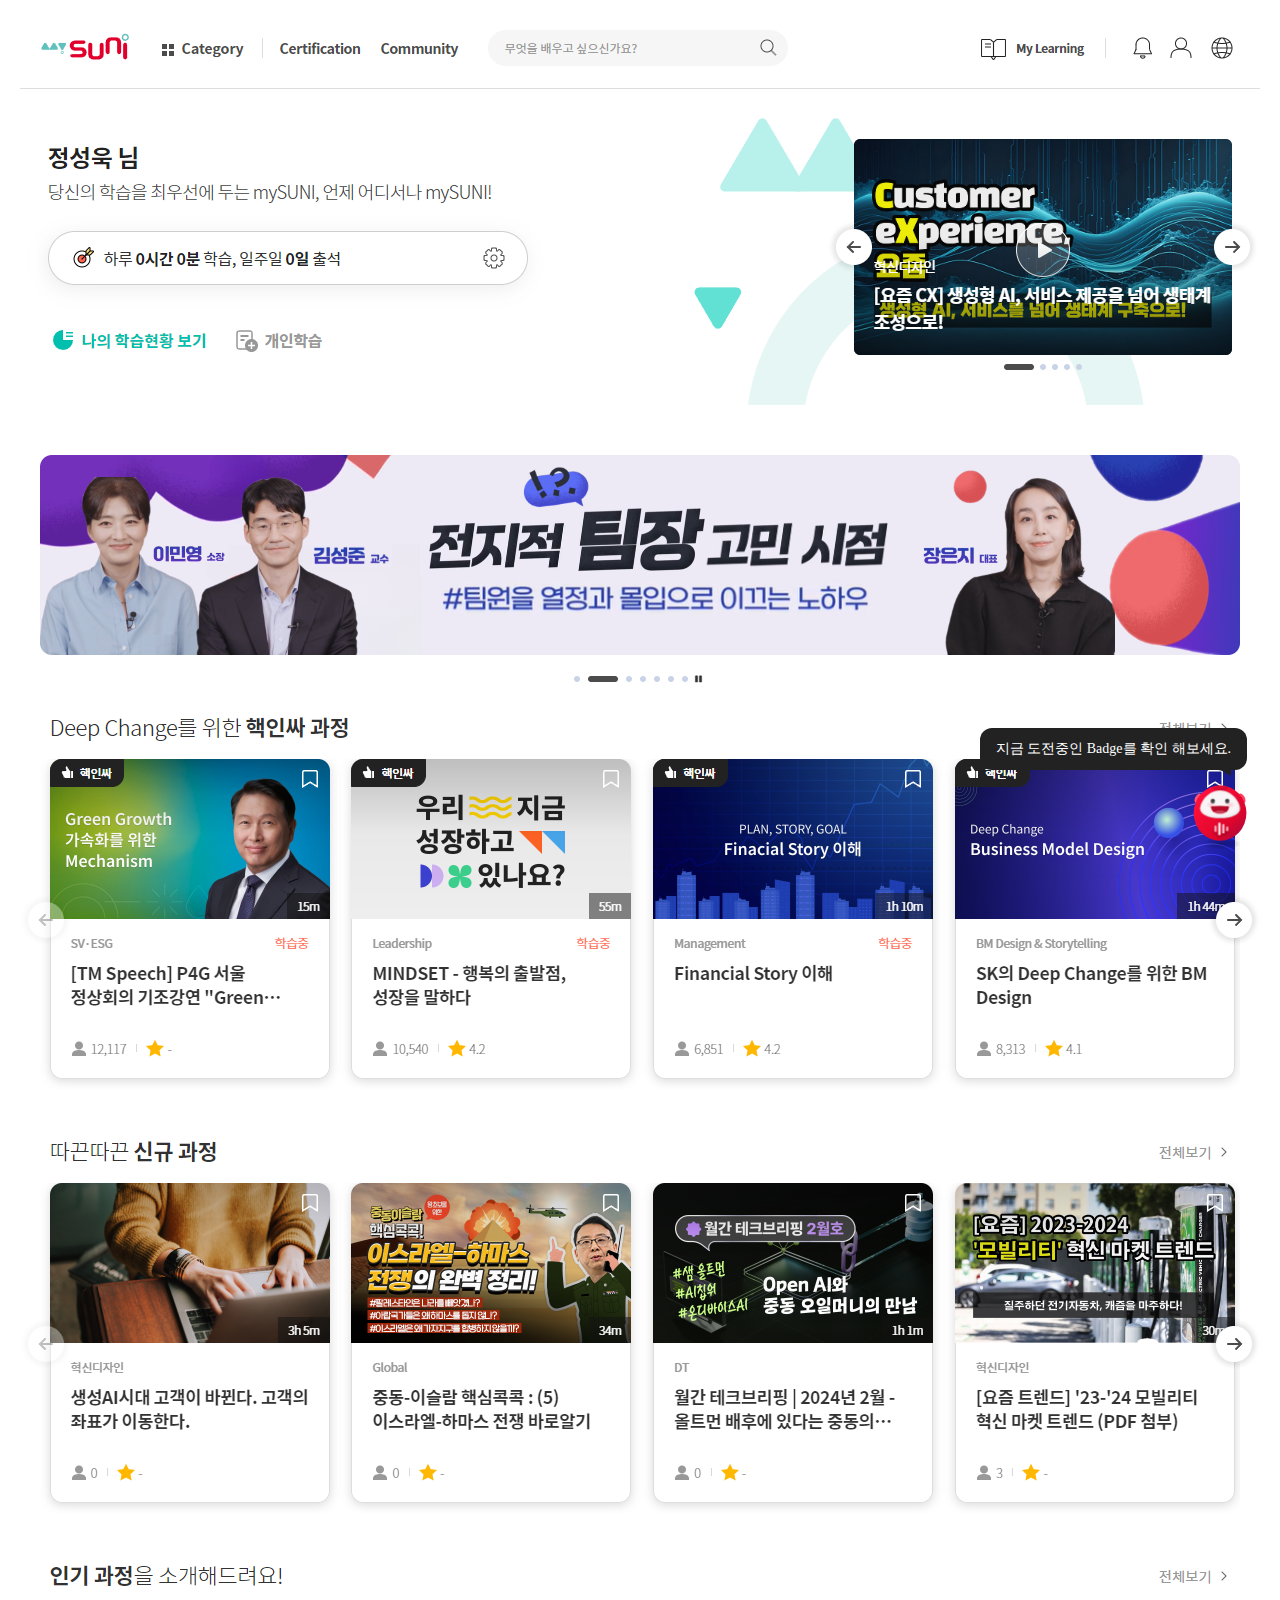
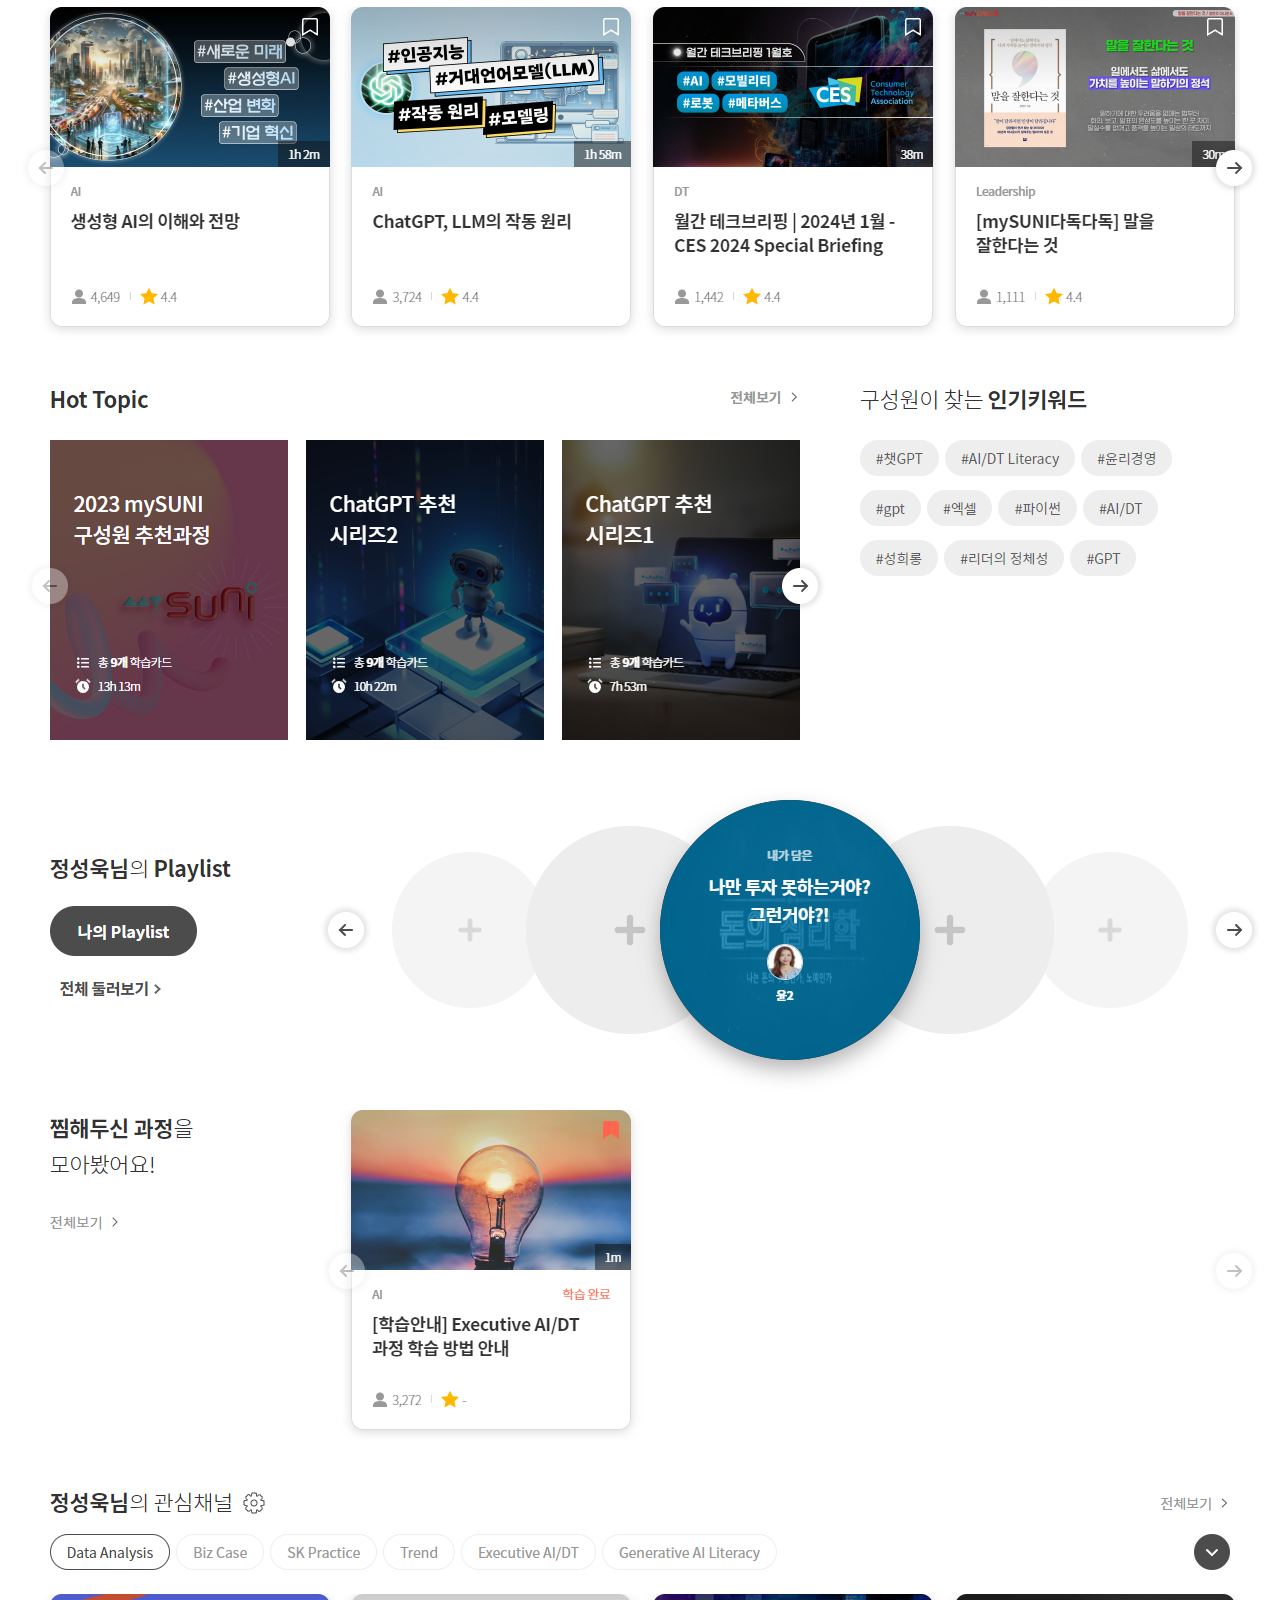
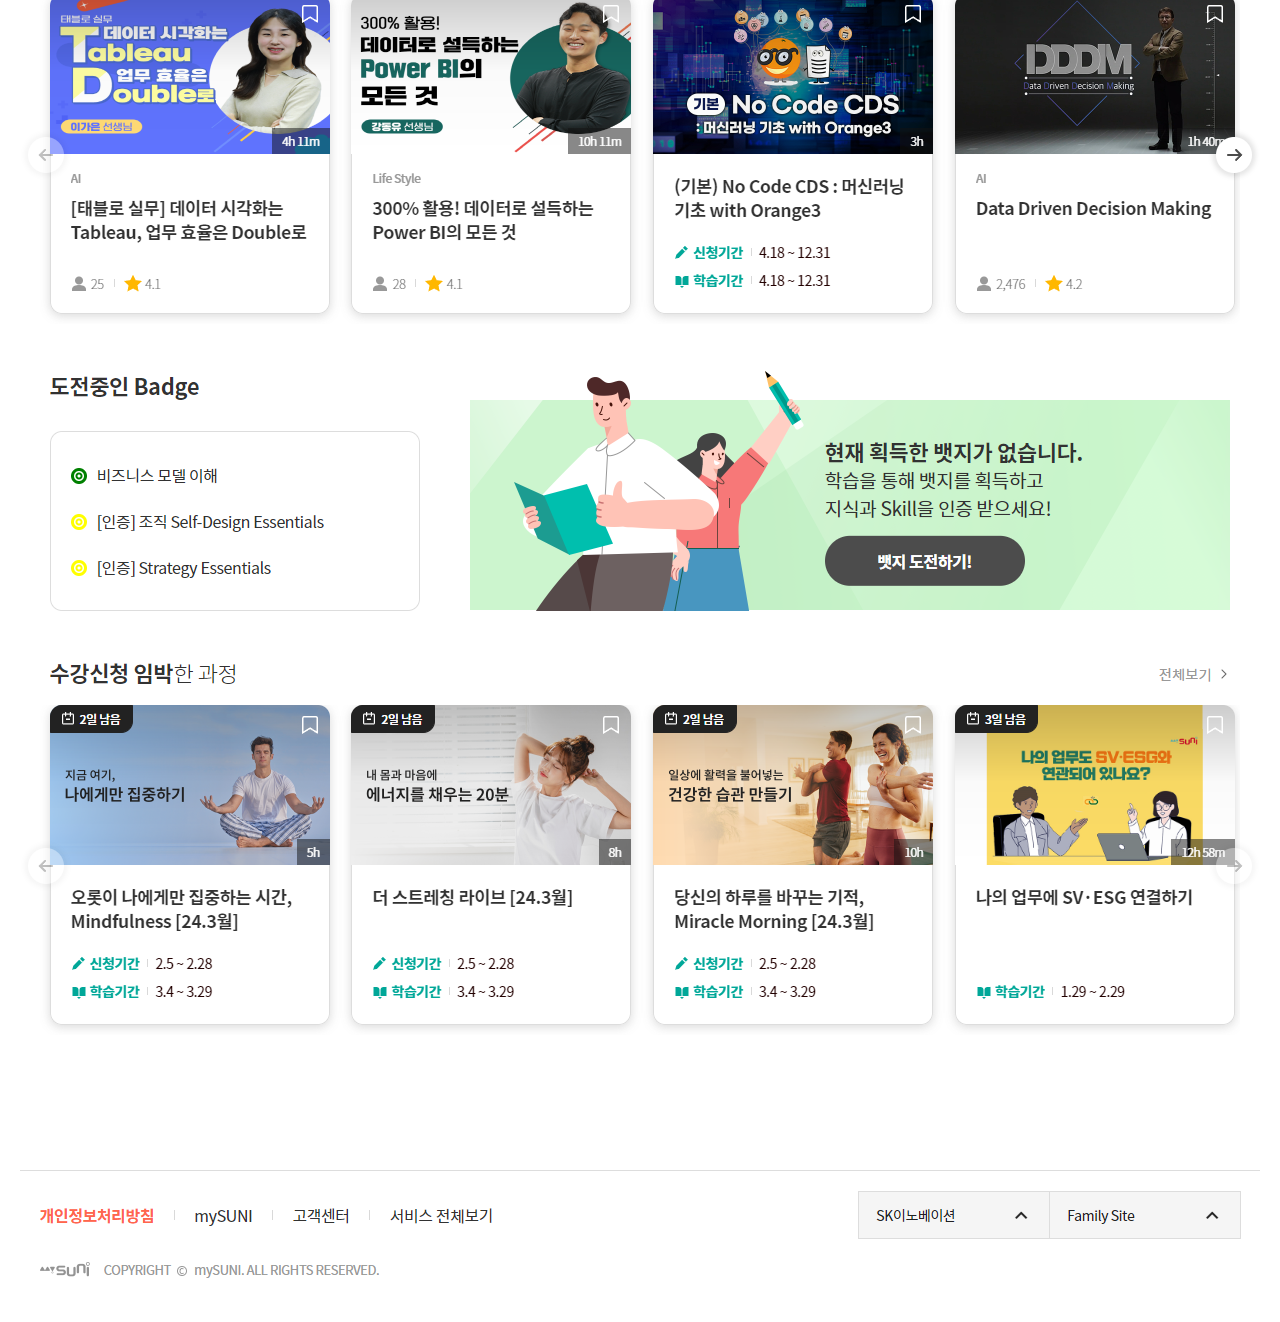
==== commit f85a4fca: "Response Attributes list, reference, text, path, course 형태 작업완료" ====
--- a/index.html
+++ b/index.html
@@ -388,6 +388,24 @@
                         <li>
                             <button onclick="ai_babysuni.keyword_select(); sam_fnc.keyword_select();">챗 GPT</button>
                         </li>
+                        <li>
+                            <button onclick="sam_fnc.keyword_select(); sam_fnc.text()">초핵심 요약 형태로 내용을 정리 해줘</button>
+                        </li>
+                        <li>
+                            <button onclick="sam_fnc.keyword_select(); sam_fnc.reference()">감수성이 뭐야?</button>
+                        </li>
+                        <li>
+                            <button onclick="sam_fnc.keyword_select(); sam_fnc.course()">‘나의 업무에 SV-ESG 연결하기’ 과정의 교육기간이
+                            곧 끝나가요</button>
+                        </li>
+                        <li>
+                            <button onclick="sam_fnc.keyword_select(); sam_fnc.path()">최근 학습 완료한 ‘챗GPT 활용 노하우’ 더 파보기</button>
+                        </li>
+                        <li>
+                            <button onclick="sam_fnc.keyword_select(); sam_fnc.list()">다음에서 key takeawsys 정리해줘 
+                                여러분은 혹시 기업이 환경 문제의 적이라고 
+                                생각하지는 않으십니까? ...</button>
+                        </li>
                     </ul>
                 </div>
                 <!-- //ai 시작화면 -->
--- a/css/sam.css
+++ b/css/sam.css
@@ -1 +1,2 @@
-#wrap {text-align:center;}+#wrap {text-align:center;}
+em {font-style:inherit;}--- a/css/ai_babysuni.css
+++ b/css/ai_babysuni.css
@@ -69,6 +69,12 @@
 .ai_babysuni .chat_inner:after {background-image:url('../images/icon_ai_chat_split.png'); background-repeat:no-repeat; background-size:250px auto; content:''; position:absolute; top:0; display:block;}
 .ai_babysuni .chat_inner > * + * {margin-top:20px;}
 
+.ai_babysuni .chat_inner ol {margin-left:20px;}
+.ai_babysuni .chat_inner ol li a {color:#222; font-weight:700;}
+.ai_babysuni .chat_inner ol > * + * {margin-top:20px;}
+.ai_babysuni .chat_inner ol span {margin-left:5px; color:#DD052B; font-weight:400;}
+.ai_babysuni .chat_inner dl dd ul{margin-left:20px;}
+
 @keyframes scale {
     from {
       scale:0;
@@ -127,3 +133,14 @@
   .ai_babysuni .ai_chat_wrap.active {transform:translateX(-10px);}
 }
 .scrollLock {overflow:hidden;}
+
+/* 2024-04-01 path 추가에 따른 css 내용 추가 */
+.path_wrap {position:relative; display:flex;}
+.path_wrap em {margin-right:20px; color:#222; font-size:12px; font-weight:700; display:flex; align-items:flex-start; justify-content:center;}
+.path_wrap em::before{content:''; width:9px; height:9px; margin-top:3px; margin-right:10px; border-radius:50%; background-color:#222; display:inline-block; position:relative; z-index:99;}
+.path_wrap::before {content:''; width:1px; height:calc(100% + 20px); margin-left:4px; border-left:1px dotted #d9d9d9;  display:inline-block; position:absolute;}
+.chat_inner > .last::before {display:none;}
+.path_wrap dl {font-size:15px;}
+.path_wrap dl dt {color:#222; font-weight:700;}
+.path_wrap dl dd {margin-top:4px;}
+/* //2024-04-01 path 추가에 따른 css 내용 추가 */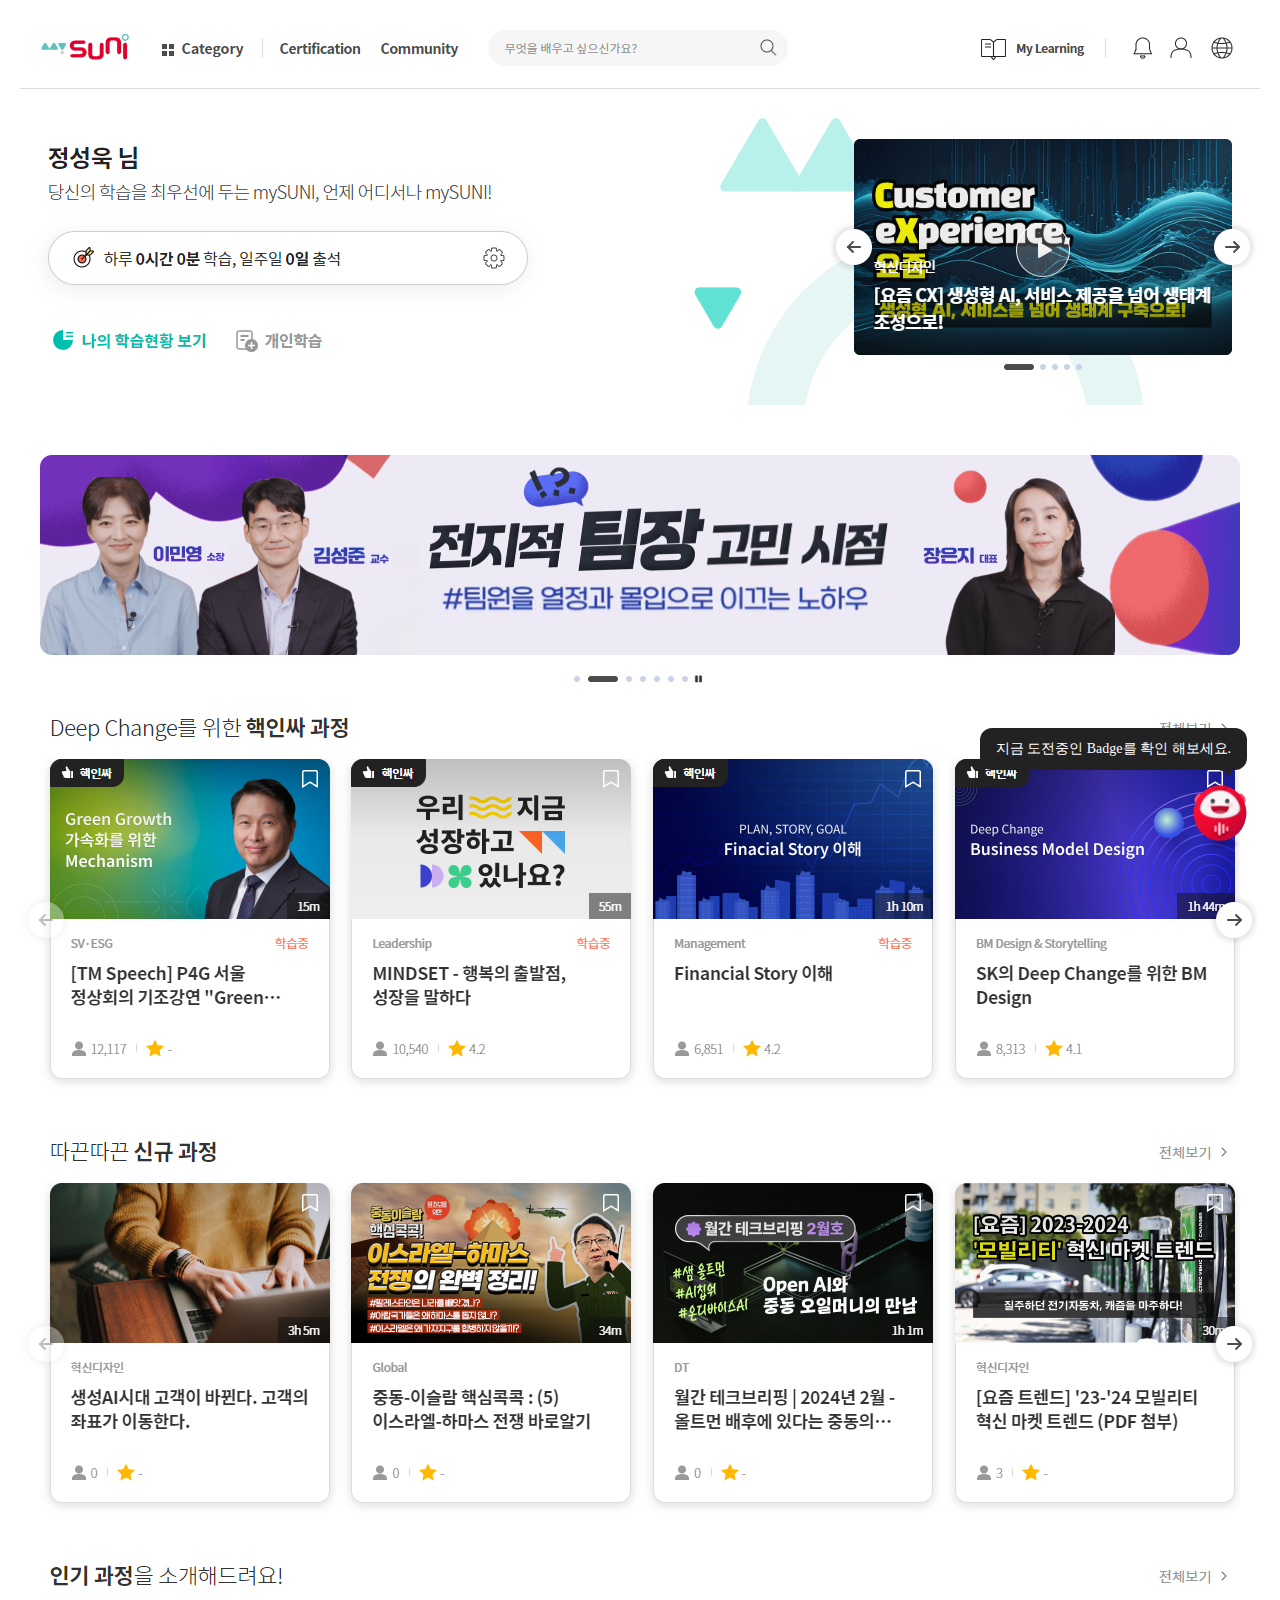
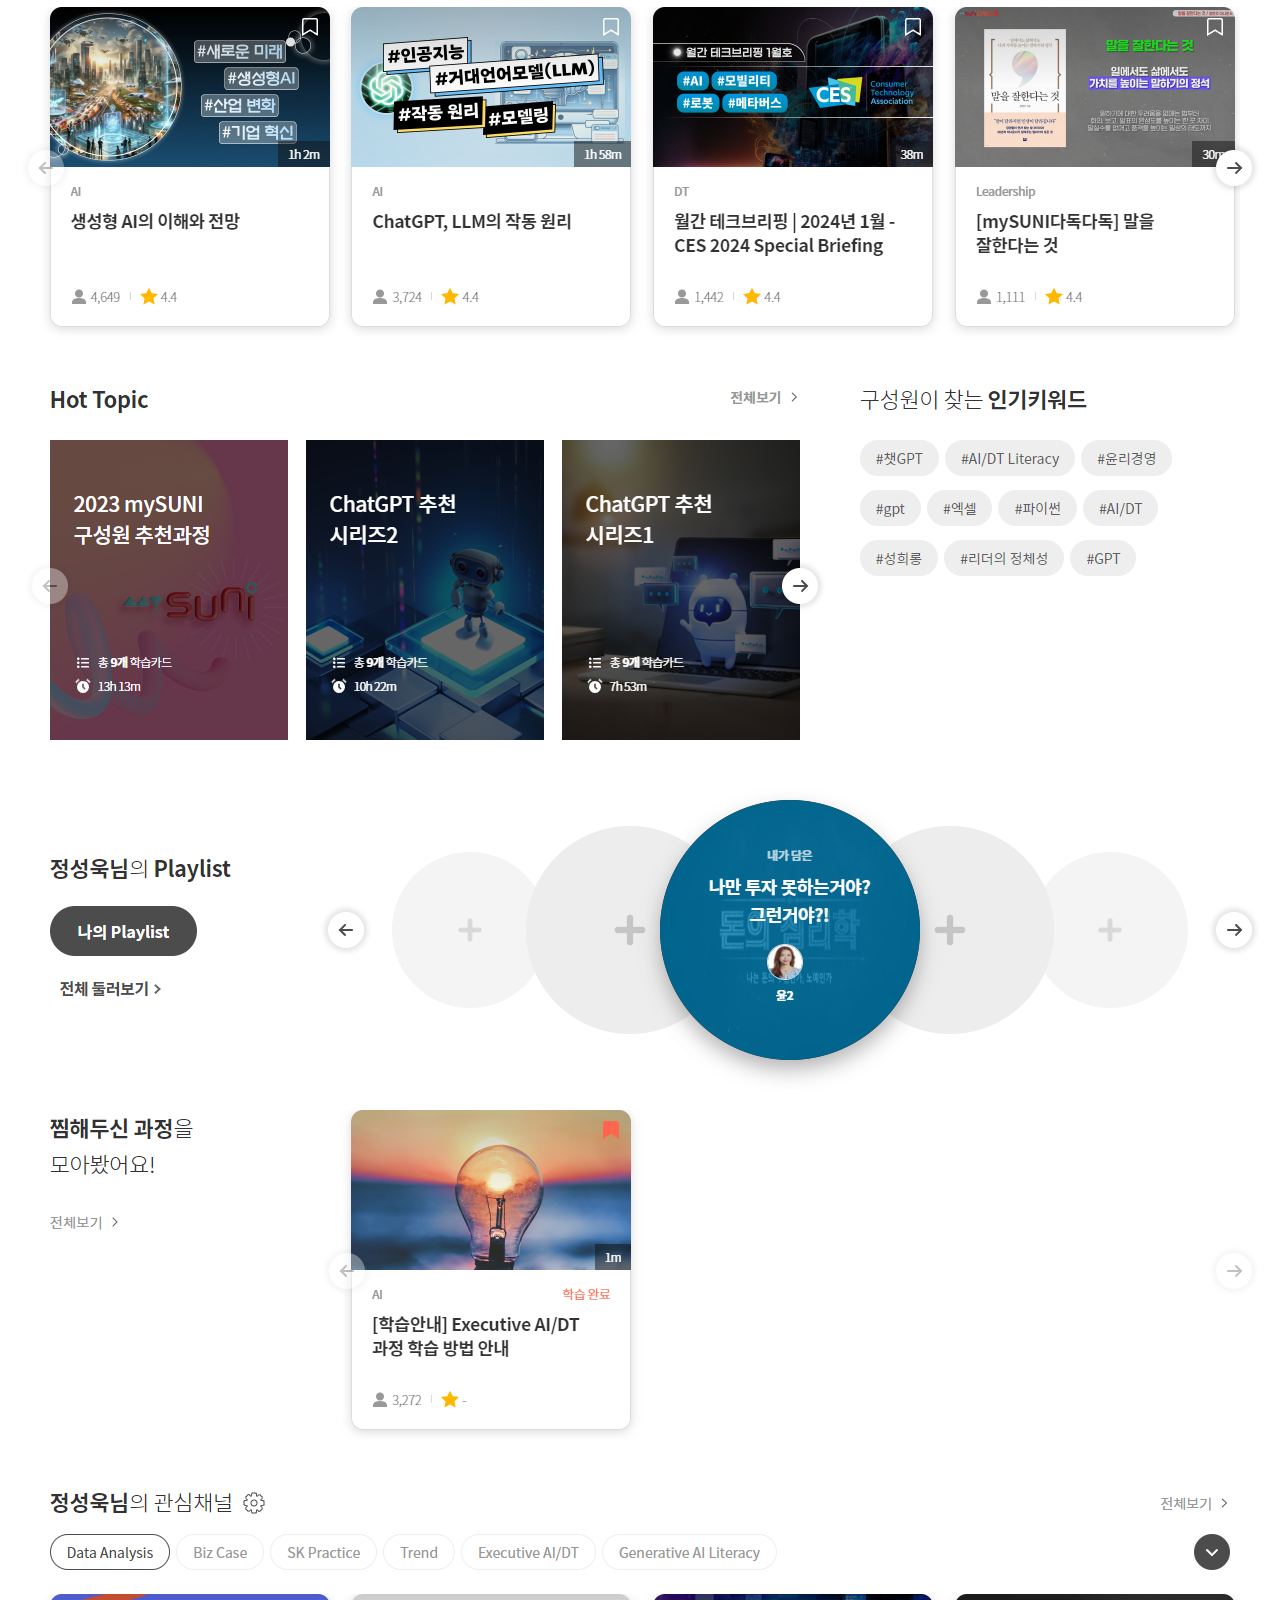
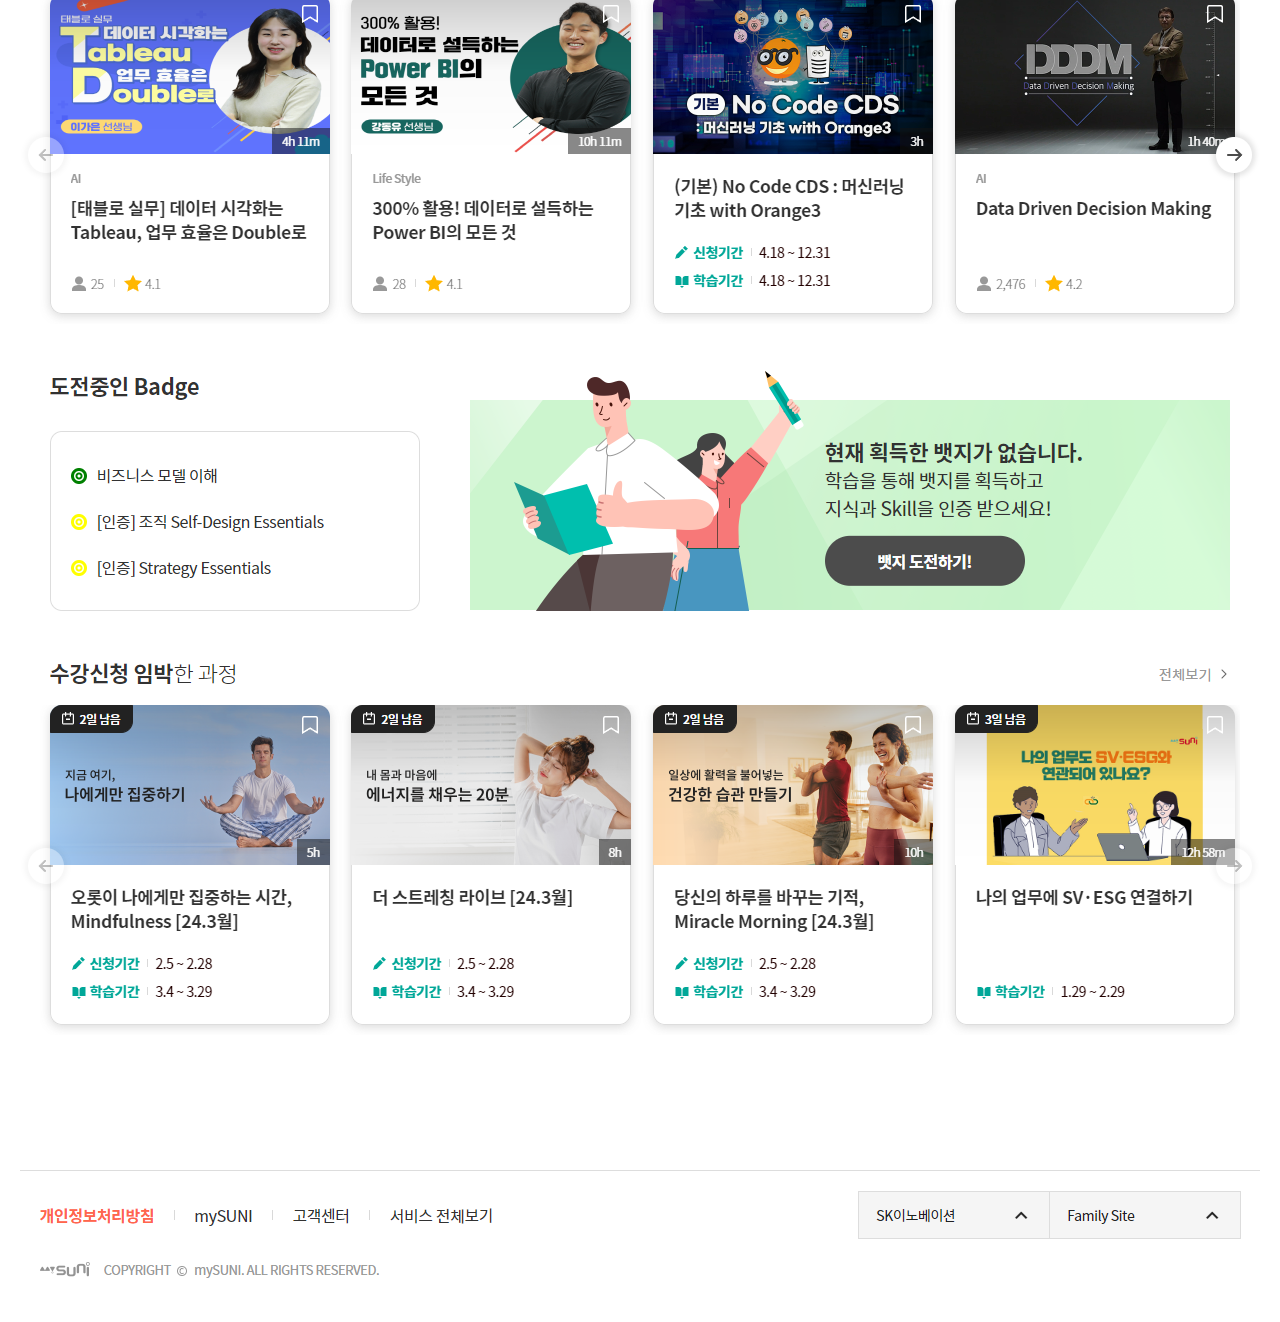
==== commit 08ad4828: "기존 btn_top 버튼을 btn_bottom버튼을 수정, 새 대화 클릭 시 오픈되는 모달창 text내용 수정" ====
--- a/index.html
+++ b/index.html
@@ -413,7 +413,7 @@
                 <div class="ai_chat_cont_inner">
 
                     <!-- top button -->
-                    <button class="btn_top" onclick="scroll_top($('.ai_chat_cont'));">top</button>
+                    <button class="btn_bottom" onclick="scroll_bottom($('.ai_chat_cont'));">top</button>
                     <!-- //top button -->
 
                     <!-- 이전대화 sample
@@ -505,8 +505,7 @@
             <div class="ai_modal">
                 <div class="modal_container">
                     <div class="ai_modal_content">
-                        <strong>새로운 대화를 시작하시겠습니까?</strong>
-                        <p>기존 대화내용은 삭제됩니다.</p>
+                        <strong>지금까지의 대화내용을 삭제하고 새로운 대화를 시작하시겠습니까?</strong>
                     </div>
                     <div class="btnSection">
                         <button class="btn_cancel" onclick="modal.close(this);">
--- a/css/ai_babysuni.css
+++ b/css/ai_babysuni.css
@@ -72,6 +72,7 @@
 .ai_babysuni .chat_inner ol {margin-left:20px;}
 .ai_babysuni .chat_inner ol li a {color:#222; font-weight:700;}
 .ai_babysuni .chat_inner ol > * + * {margin-top:20px;}
+.ai_babysuni .chat_inner dl dd ol li {margin-top:0px;}
 .ai_babysuni .chat_inner ol span {margin-left:5px; color:#DD052B; font-weight:400;}
 .ai_babysuni .chat_inner dl dd ul{margin-left:20px;}
 
@@ -84,8 +85,8 @@
     }
   }
 
-.ai_babysuni .btn_top {width:40px; height:40px; font-size:0; background-color:rgba(217, 217, 217, 0.4); border:1px solid #d9d9d9; border-radius:50%; position:fixed; right:24px; bottom:100px; z-index:1;}
-.ai_babysuni .btn_top:before {width:20px; height:20px; margin-top:-10px; margin-left:-10px; background:url('../images/icon_ai_chat_split.png') -40px -30px no-repeat; background-size:250px auto; content:''; position:absolute; top:50%; left:50%; display:block;}
+.ai_babysuni .btn_bottom {width:40px; height:40px; font-size:0; background-color:rgba(217, 217, 217, 0.4); border:1px solid #d9d9d9; border-radius:50%; position:fixed; right:24px; bottom:100px; z-index:2;}
+.ai_babysuni .btn_bottom:before {width:20px; height:20px; margin-top:-10px; margin-left:-10px; background:url('../images/icon_ai_chat_split.png') -40px -30px no-repeat; background-size:250px auto; content:''; position:absolute; top:50%; left:50%; display:block; transform:rotate(180deg);}
 
 .ai_babysuni .chat_sec.ai .chat_inner {max-width:calc(100% - 62px); background-color:#fff; border-radius:0 16px 16px 16px;}
 .ai_babysuni .chat_sec.user .chat_inner {margin-right:6px; color:#fff; font-weight:bold; background-color:#DD052B; border-radius:16px 0 16px 16px;}
@@ -114,7 +115,7 @@
 /* .ai_babysuni .comment_action li:hover .tooltip {display:block;} */
 .ai_babysuni .comment_action li:hover .tooltip {opacity:1; bottom:32px; z-index:1;}
 
-.ai_modal {background-color:rgba(0,0,0,0.65); position:absolute; top:0; right:0; bottom:0; left:0; z-index:1; display:none;}
+.ai_modal {background-color:rgba(0,0,0,0.65); position:absolute; top:0; right:0; bottom:0; left:0; z-index:10; display:none;}
 .ai_modal.active {display:block;}
 .ai_modal .modal_container {width:calc(100% - 80px); padding:40px 46px; background-color:#fff; border-radius:16px; box-sizing:border-box; text-align:center; position:absolute; top:50%; left:50%; transform:translate(-50%, -50%);}
 .ai_modal .modal_container strong {color:#222; font-size:16px;}
@@ -137,10 +138,14 @@
 /* 2024-04-01 path 추가에 따른 css 내용 추가 */
 .path_wrap {position:relative; display:flex;}
 .path_wrap em {margin-right:20px; color:#222; font-size:12px; font-weight:700; display:flex; align-items:flex-start; justify-content:center;}
-.path_wrap em::before{content:''; width:9px; height:9px; margin-top:3px; margin-right:10px; border-radius:50%; background-color:#222; display:inline-block; position:relative; z-index:99;}
-.path_wrap::before {content:''; width:1px; height:calc(100% + 20px); margin-left:4px; border-left:1px dotted #d9d9d9;  display:inline-block; position:absolute;}
-.chat_inner > .last::before {display:none;}
+.path_wrap em::before{content:''; width:9px; height:9px; margin-top:3px; margin-right:10px; border-radius:50%; background-color:#222; display:inline-block; position:relative; z-index:1;}
+.path_wrap::before {content:''; width:1px; height:calc(100% + 20px); margin-top:3px; margin-left:4px; border-left:1px dotted #d9d9d9;  display:inline-block; position:absolute;}
+.chat_inner > div.path_wrap:last-of-type::before {display:none !important;}
 .path_wrap dl {font-size:15px;}
 .path_wrap dl dt {color:#222; font-weight:700;}
 .path_wrap dl dd {margin-top:4px;}
-/* //2024-04-01 path 추가에 따른 css 내용 추가 */+/* //2024-04-01 path 추가에 따른 css 내용 추가 */
+
+/* 2024-04-02 list 추가 관련 css 내용 추가 */
+.chat_inner > dl > * + dd {margin-bottom:20px;}
+/* //2024-04-02 list 추가 관련 css 내용 추가 */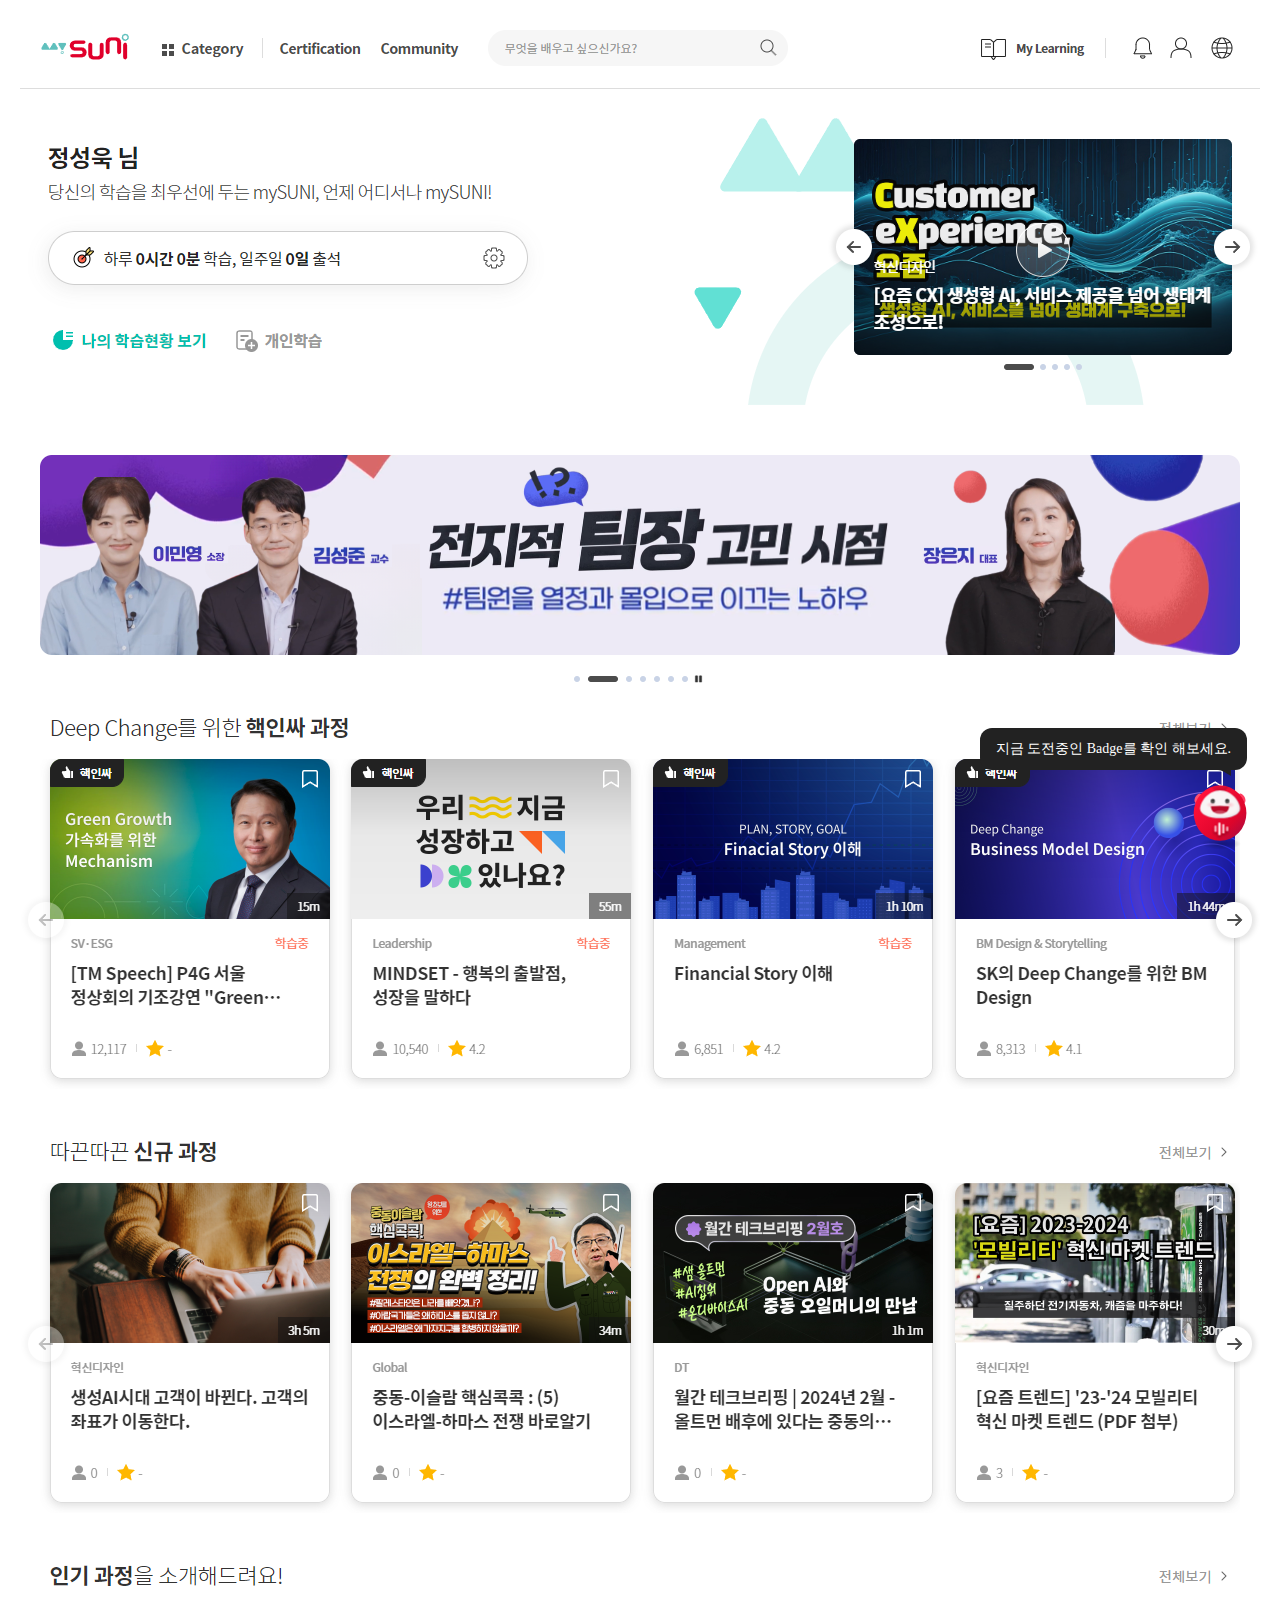
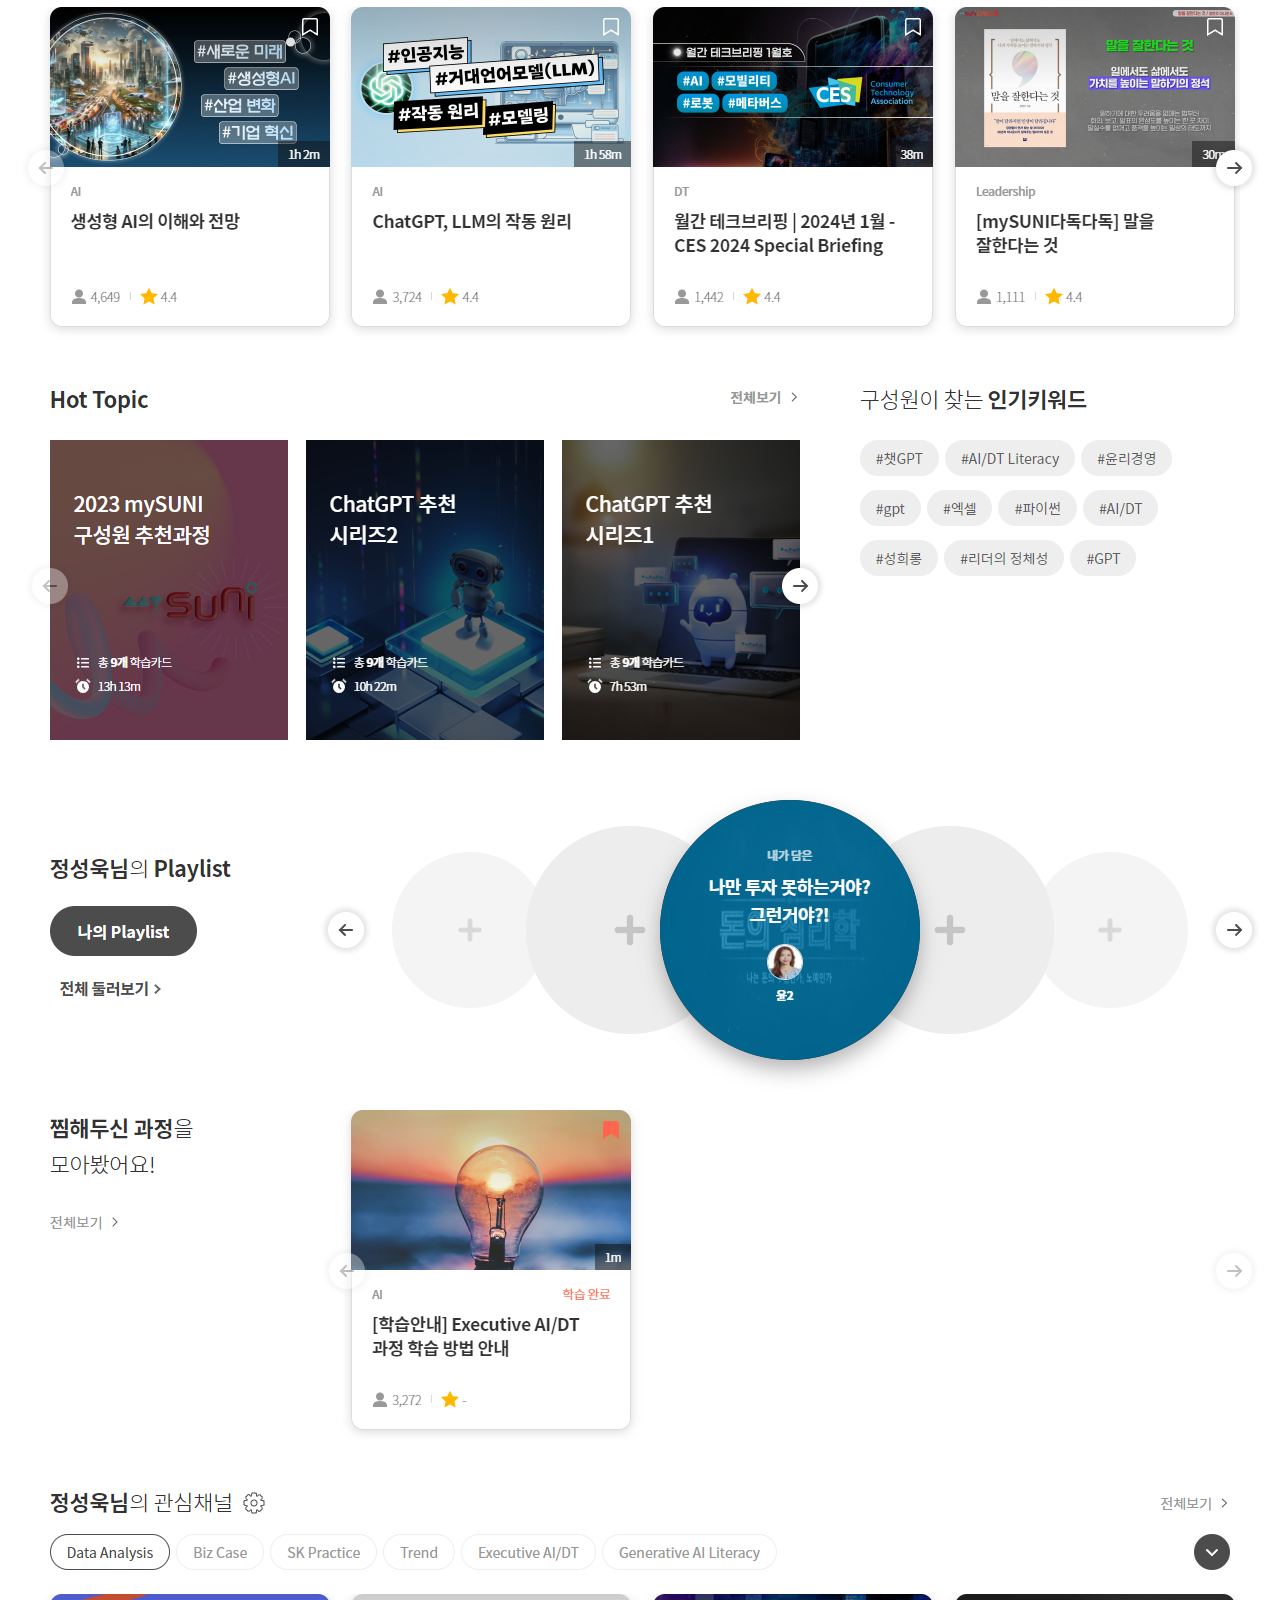
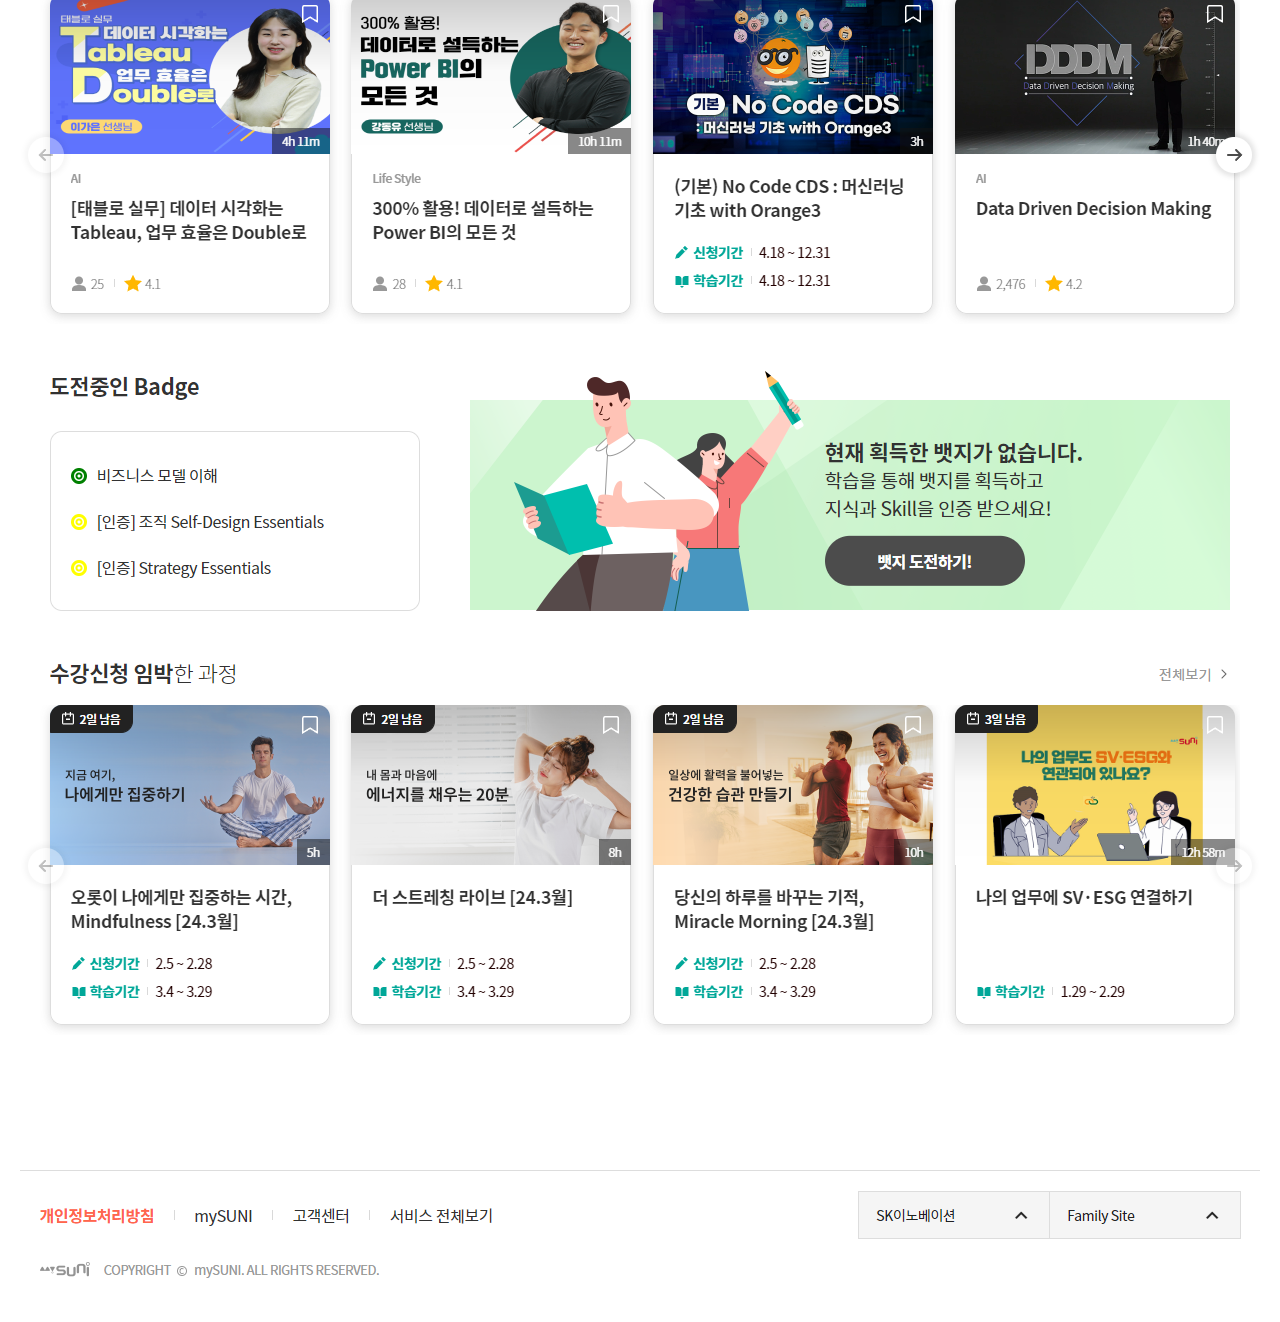
==== commit 61ff9953: "생성형 ai 챗봇창 #ai_chat_wrap 아이디 추가 후 관련 css 수정" ====
--- a/index.html
+++ b/index.html
@@ -226,7 +226,7 @@
         <!-- //open button -->
 
         <!-- chat wrap -->
-        <div class="ai_chat_wrap">
+        <div class="ai_chat_wrap" id="ai_chat_wrap">
 
             <!-- resizer -->
             <button id="resizer">Resizer</button>
--- a/css/ai_babysuni.css
+++ b/css/ai_babysuni.css
@@ -9,72 +9,72 @@
 .ai_babysuni .ai_button_wrap .message_wrap > * {margin:0; padding:0;}
 .ai_babysuni .ai_button_wrap .ai_button {width:54px; padding:0; position:absolute; right:0; bottom:-80px; cursor:pointer; display:block;}
 
-.ai_babysuni .ai_chat_wrap {width:480px; background-color:#fff; border:1px solid #d9d9d9; border-radius:16px; overflow:hidden; position:fixed; top:0; right:0; bottom:0; display:flex; flex-direction:column; transform:translateX(100%); transition:transform 0.25s;}
-.ai_babysuni .ai_chat_wrap.active {transform:translateX(-30px);}
-.ai_babysuni .ai_chat_wrap.chatting {background-color:#efefef;}
+.ai_babysuni #ai_chat_wrap.ai_chat_wrap {width:480px; background-color:#fff; border:1px solid #d9d9d9; border-radius:16px; overflow:hidden; position:fixed; top:0; right:0; bottom:0; display:flex; flex-direction:column; transform:translateX(100%); transition:transform 0.25s;}
+.ai_babysuni #ai_chat_wrap.ai_chat_wrap.active {transform:translateX(-1px);}
+.ai_babysuni #ai_chat_wrap.ai_chat_wrap.chatting {background-color:#efefef;}
 
 .ai_babysuni #resizer {width:4px; font-size:0; position:absolute; top:0; bottom:0; left:0; z-index:2; cursor:ew-resize;}
 
-.ai_babysuni .ai_chat_wrap .ai_chat_header {padding:20px 24px;}
-.ai_babysuni .ai_chat_wrap .ai_chat_header .ai_chat_close {width:24px; height:24px; font-size:0; background-image:url('../images/icon_ai_chat_split.png'); background-position:0 0; background-repeat:no-repeat; background-size:250px auto; border:0; position:absolute; top:20px; right:24px; display:block;}
-.ai_babysuni .ai_chat_wrap .ai_chat_header .ai_chat_quick {margin-top:16px; padding:14px 12px; background-color:#fff; border:1px solid #efefef; border-radius:12px; display:inline-flex; justify-content:space-between;}
-.ai_babysuni .ai_chat_wrap.chatting .ai_chat_header .ai_chat_quick {display:flex;}
-.ai_chat_header .btn_history, .ai_chat_header .new_talk {font-size:13px; display:flex; align-items:center;}
-.ai_chat_header .btn_history {color:#999;}
-.ai_chat_header .btn_history:before, .ai_chat_header .new_talk:after {width:20px; height:20px; background-image:url('../images/icon_ai_chat_split.png'); background-repeat:no-repeat; background-size:250px auto; content:''; display:block;}
-.ai_chat_header .btn_history:before {margin-right:4px; background-position:-30px 0;}
-.ai_chat_header .new_talk {color:#222; display:none;}
-.ai_chat_header .new_talk:after {margin-left:4px; background-position:-60px 0;}
-.ai_babysuni .ai_chat_wrap.chatting .new_talk {display:flex;}
+.ai_babysuni #ai_chat_wrap.ai_chat_wrap .ai_chat_header {padding:20px 24px;}
+.ai_babysuni #ai_chat_wrap.ai_chat_wrap .ai_chat_header .ai_chat_close {width:24px; height:24px; font-size:0; background-image:url('../images/icon_ai_chat_split.png'); background-position:0 0; background-repeat:no-repeat; background-size:250px auto; border:0; position:absolute; top:20px; right:24px; display:block;}
+.ai_babysuni #ai_chat_wrap.ai_chat_wrap .ai_chat_header .ai_chat_quick {margin-top:16px; padding:14px 12px; background-color:#fff; border:1px solid #efefef; border-radius:12px; display:inline-flex; justify-content:space-between;}
+.ai_babysuni #ai_chat_wrap.ai_chat_wrap.chatting .ai_chat_header .ai_chat_quick {display:flex;}
+#ai_chat_wrap .ai_chat_header .btn_history, .ai_chat_header .new_talk {font-size:13px; display:flex; align-items:center;}
+#ai_chat_wrap .ai_chat_header .btn_history {color:#999;}
+#ai_chat_wrap .ai_chat_header .btn_history:before, .ai_chat_header .new_talk:after {width:20px; height:20px; background-image:url('../images/icon_ai_chat_split.png'); background-repeat:no-repeat; background-size:250px auto; content:''; display:block;}
+#ai_chat_wrap .ai_chat_header .btn_history:before {margin-right:4px; background-position:-30px 0;}
+#ai_chat_wrap .ai_chat_header .new_talk {color:#222; display:none;}
+#ai_chat_wrap .ai_chat_header .new_talk:after {margin-left:4px; background-position:-60px 0;}
+.ai_babysuni #ai_chat_wrap.ai_chat_wrap.chatting .new_talk {display:flex;}
 
-.ai_babysuni .ai_chat_wrap .ai_chat_bottom {padding:20px 24px; position:relative; z-index:1;}
-.ai_babysuni .ai_chat_wrap .ai_chat_input {border-radius:12px; overflow:hidden; position:relative; display:flex; align-items:center;}
-.ai_babysuni .ai_chat_wrap .ai_chat_input textarea {min-height:52px; max-height:350px; padding:16px 60px 16px 20px; color:#222; font-size:16px; font-family:inherit; background-color:#fff; border:1px solid #d9d9d9; border-radius:12px; box-sizing:border-box; position:relative; outline:0; flex:1;}
-.ai_babysuni .ai_chat_wrap .ai_chat_input .btn_send {width:53px; background-color:#ccc; border-radius:0 12px 12px 0; font-size:0; position:absolute; top:0; right:0; bottom:0;}
-.ai_babysuni .ai_chat_wrap .ai_chat_input .btn_send.active {background-color:#DD052B;}
-.ai_babysuni .ai_chat_wrap .ai_chat_input .btn_send:before {width:33px; height:32px; background:url('../images/icon_ai_chat_split.png') 0 -30px no-repeat; background-size:250px auto; content:''; position:absolute; top:50%; left:50%; display:block; transform:translate(-50%, -50%);}
+.ai_babysuni #ai_chat_wrap.ai_chat_wrap .ai_chat_bottom {padding:20px 24px; position:relative; z-index:1;}
+.ai_babysuni #ai_chat_wrap.ai_chat_wrap .ai_chat_input {border-radius:12px; overflow:hidden; position:relative; display:flex; align-items:center;}
+.ai_babysuni #ai_chat_wrap.ai_chat_wrap .ai_chat_input textarea {min-height:52px; max-height:350px; padding:16px 60px 16px 20px; color:#222; font-size:16px; font-family:inherit; background-color:#fff; border:1px solid #d9d9d9; border-radius:12px; box-sizing:border-box; position:relative; outline:0; flex:1;}
+.ai_babysuni #ai_chat_wrap.ai_chat_wrap .ai_chat_input .btn_send {width:53px; background-color:#ccc; border-radius:0 12px 12px 0; font-size:0; position:absolute; top:0; right:0; bottom:0;}
+.ai_babysuni #ai_chat_wrap.ai_chat_wrap .ai_chat_input .btn_send.active {background-color:#DD052B;}
+.ai_babysuni #ai_chat_wrap.ai_chat_wrap .ai_chat_input .btn_send:before {width:33px; height:32px; background:url('../images/icon_ai_chat_split.png') 0 -30px no-repeat; background-size:250px auto; content:''; position:absolute; top:50%; left:50%; display:block; transform:translate(-50%, -50%);}
 
-.ai_babysuni .ai_chat_wrap.history .ai_chat_input {display:none;}
-.ai_babysuni .ai_chat_wrap .ai_chat_bottom .btn_confirm {width:100%; background-color:#DD052B; border-radius:12px; display:none;}
-.ai_babysuni .ai_chat_wrap .ai_chat_bottom .btn_confirm em {padding:15px 10px; color:#fff; font-size:16px; font-weight:bold; font-style:normal; display:block;}
-.ai_babysuni .ai_chat_wrap.history .ai_chat_bottom .btn_confirm {display:block;}
+.ai_babysuni #ai_chat_wrap.ai_chat_wrap.history .ai_chat_input {display:none;}
+.ai_babysuni #ai_chat_wrap.ai_chat_wrap .ai_chat_bottom .btn_confirm {width:100%; background-color:#DD052B; border-radius:12px; display:none;}
+.ai_babysuni #ai_chat_wrap.ai_chat_wrap .ai_chat_bottom .btn_confirm em {padding:15px 10px; color:#fff; font-size:16px; font-weight:bold; font-style:normal; display:block;}
+.ai_babysuni #ai_chat_wrap.ai_chat_wrap.history .ai_chat_bottom .btn_confirm {display:block;}
 
-.ai_babysuni .ai_chat_wrap .ai_chat_cont {padding:0 24px; overflow:auto; position:relative; flex:1;}
-.ai_babysuni .ai_chat_wrap .ai_chat_cont::-webkit-scrollbar {width:10px;}
-.ai_babysuni .ai_chat_wrap .ai_chat_cont::-webkit-scrollbar-thumb {background:rgba(0,0,0,0.2); background-clip:padding-box; border:3px solid transparent; border-radius:8px;}
-.ai_babysuni .ai_chat_wrap .ai_chat_cont::-webkit-scrollbar-track {background:transparent;}
+.ai_babysuni #ai_chat_wrap.ai_chat_wrap .ai_chat_cont {padding:0 24px; overflow:auto; position:relative; flex:1;}
+.ai_babysuni #ai_chat_wrap.ai_chat_wrap .ai_chat_cont::-webkit-scrollbar {width:10px;}
+.ai_babysuni #ai_chat_wrap.ai_chat_wrap .ai_chat_cont::-webkit-scrollbar-thumb {background:rgba(0,0,0,0.2); background-clip:padding-box; border:3px solid transparent; border-radius:8px;}
+.ai_babysuni #ai_chat_wrap.ai_chat_wrap .ai_chat_cont::-webkit-scrollbar-track {background:transparent;}
 
-.ai_babysuni .ai_chat_cont_intro {height:100%; padding:0 53px; word-break:keep-all; text-align:center; display:flex; align-items:center; justify-content:center; flex-direction:column;}
-.ai_babysuni .ai_chat_cont_inner {display:none;}
+.ai_babysuni #ai_chat_wrap .ai_chat_cont_intro {height:100%; padding:0 53px; word-break:keep-all; text-align:center; display:flex; flex-direction:column; align-items:center;}
+.ai_babysuni #ai_chat_wrap .ai_chat_cont_inner {display:none;}
 
-.ai_babysuni .ai_chat_wrap.chatting .ai_chat_cont_intro {display:none;}
-.ai_babysuni .ai_chat_wrap.chatting .ai_chat_cont_inner {display:block;}
+.ai_babysuni #ai_chat_wrap.ai_chat_wrap.chatting .ai_chat_cont_intro {display:none;}
+.ai_babysuni #ai_chat_wrap.ai_chat_wrap.chatting .ai_chat_cont_inner {display:block;}
 
-.ai_babysuni .ai_chat_cont_intro > * + * {margin-top:28px;}
-.ai_babysuni .ai_chat_cont_intro strong {margin-top:20px; color:#000; font-size:20px; line-height:32px; display:block;}
-.ai_babysuni .ai_chat_cont_intro p {color:#999; font-size:14px; line-height:22px;}
-.ai_babysuni .ai_chat_cont_intro .keyword {margin-top:48px;}
-.ai_babysuni .ai_chat_cont_intro .ai_icon {width:112px;}
+.ai_babysuni #ai_chat_wrap .ai_chat_cont_intro > * + * {margin-top:28px;}
+.ai_babysuni #ai_chat_wrap .ai_chat_cont_intro strong {margin-top:20px; color:#000; font-size:20px; line-height:32px; display:block;}
+.ai_babysuni #ai_chat_wrap .ai_chat_cont_intro p {color:#999; font-size:14px; line-height:22px;}
+.ai_babysuni #ai_chat_wrap .ai_chat_cont_intro .keyword {margin-top:48px;}
+.ai_babysuni #ai_chat_wrap .ai_chat_cont_intro .ai_icon {width:112px;}
 
-.ai_babysuni .talk_history {list-style:none;}
-.ai_babysuni .talk_history > li + li {margin-top:16px;}
-.ai_babysuni .talk_history button {width:100%; padding:17px 20px; color:#222; font-size:16px; font-weight:bold; background-color:#fff; border-radius:16px; text-align:left;}
+.ai_babysuni #ai_chat_wrap .talk_history {list-style:none;}
+.ai_babysuni #ai_chat_wrap .talk_history > li + li {margin-top:16px;}
+.ai_babysuni #ai_chat_wrap .talk_history button {width:100%; padding:17px 20px; color:#222; font-size:16px; font-weight:bold; background-color:#fff; border-radius:16px; text-align:left;}
 
-.ai_babysuni .chat_sec {display:flex; flex-wrap:wrap;}
-.ai_babysuni .chat_sec + .chat_sec {margin-top:30px;}
-.ai_babysuni .chat_sec.ai:before {width:48px; height:64px; margin-right:14px; background:url('../images/btn_ai_icon.png') 50% no-repeat; background-size:cover; content:''; display:block;}
-.ai_babysuni .chat_sec.user {justify-content:end;}
+.ai_babysuni #ai_chat_wrap .chat_sec {display:flex; flex-wrap:wrap;}
+.ai_babysuni #ai_chat_wrap .chat_sec + .chat_sec {margin-top:30px;}
+.ai_babysuni #ai_chat_wrap .chat_sec.ai:before {width:48px; height:64px; margin-right:14px; background:url('../images/btn_ai_icon.png') 50% no-repeat; background-size:cover; content:''; display:block;}
+.ai_babysuni #ai_chat_wrap .chat_sec.user {justify-content:end;}
 
-.ai_babysuni .chat_inner {max-width:calc(100% - 40px); padding:20px; word-wrap:break-word; box-sizing:border-box; position:relative; display:inline-block; animation:0.25s scale;}
-.ai_babysuni .chat_inner:after {background-image:url('../images/icon_ai_chat_split.png'); background-repeat:no-repeat; background-size:250px auto; content:''; position:absolute; top:0; display:block;}
-.ai_babysuni .chat_inner > * + * {margin-top:20px;}
+.ai_babysuni #ai_chat_wrap .ai_chat_cont_inner .chat_inner {max-width:calc(100% - 40px); padding:20px; word-wrap:break-word; box-sizing:border-box; position:relative; display:inline-block; animation:0.25s scale;}
+.ai_babysuni #ai_chat_wrap .ai_chat_cont_inner .chat_inner:after {background-image:url('../images/icon_ai_chat_split.png'); background-repeat:no-repeat; background-size:250px auto; content:''; position:absolute; top:0; display:block;}
+.ai_babysuni #ai_chat_wrap .ai_chat_cont_inner .chat_inner > * + * {margin-top:20px;}
 
-.ai_babysuni .chat_inner ol {margin-left:20px;}
-.ai_babysuni .chat_inner ol li a {color:#222; font-weight:700;}
-.ai_babysuni .chat_inner ol > * + * {margin-top:20px;}
-.ai_babysuni .chat_inner dl dd ol li {margin-top:0px;}
-.ai_babysuni .chat_inner ol span {margin-left:5px; color:#DD052B; font-weight:400;}
-.ai_babysuni .chat_inner dl dd ul{margin-left:20px;}
+.ai_babysuni #ai_chat_wrap .ai_chat_cont_inner .chat_inner ol {margin-left:20px;}
+.ai_babysuni #ai_chat_wrap .ai_chat_cont_inner .chat_inner ol li a {color:#222; font-weight:700;}
+.ai_babysuni #ai_chat_wrap .ai_chat_cont_inner .chat_inner ol > * + * {margin-top:20px;}
+.ai_babysuni #ai_chat_wrap .ai_chat_cont_inner .chat_inner dl dd ol li {margin-top:0px;}
+.ai_babysuni #ai_chat_wrap .ai_chat_cont_inner .chat_inner ol span {margin-left:5px; color:#DD052B; font-weight:400;}
+.ai_babysuni #ai_chat_wrap .ai_chat_cont_inner .chat_inner dl dd ul{margin-left:20px;}
 
 @keyframes scale {
     from {
@@ -85,67 +85,67 @@
     }
   }
 
-.ai_babysuni .btn_bottom {width:40px; height:40px; font-size:0; background-color:rgba(217, 217, 217, 0.4); border:1px solid #d9d9d9; border-radius:50%; position:fixed; right:24px; bottom:100px; z-index:2;}
-.ai_babysuni .btn_bottom:before {width:20px; height:20px; margin-top:-10px; margin-left:-10px; background:url('../images/icon_ai_chat_split.png') -40px -30px no-repeat; background-size:250px auto; content:''; position:absolute; top:50%; left:50%; display:block; transform:rotate(180deg);}
+.ai_babysuni #ai_chat_wrap .btn_bottom {width:40px; height:40px; font-size:0; background-color:rgba(217, 217, 217, 0.4); border:1px solid #d9d9d9; border-radius:50%; position:fixed; right:24px; bottom:100px; z-index:2;}
+.ai_babysuni #ai_chat_wrap .btn_bottom:before {width:20px; height:20px; margin-top:-10px; margin-left:-10px; background:url('../images/icon_ai_chat_split.png') -40px -30px no-repeat; background-size:250px auto; content:''; position:absolute; top:50%; left:50%; display:block; transform:rotate(180deg);}
 
-.ai_babysuni .chat_sec.ai .chat_inner {max-width:calc(100% - 62px); background-color:#fff; border-radius:0 16px 16px 16px;}
-.ai_babysuni .chat_sec.user .chat_inner {margin-right:6px; color:#fff; font-weight:bold; background-color:#DD052B; border-radius:16px 0 16px 16px;}
+.ai_babysuni #ai_chat_wrap .chat_sec.ai .chat_inner {max-width:calc(100% - 62px); background-color:#fff; border-radius:0 16px 16px 16px;}
+.ai_babysuni #ai_chat_wrap .chat_sec.user .chat_inner {margin-right:6px; color:#fff; font-weight:bold; background-color:#DD052B; border-radius:16px 0 16px 16px;}
 
-.ai_babysuni .chat_sec.ai .chat_inner:after {width:8px; height:15px; background-position:-120px 0; left:-6px;}
-.ai_babysuni .chat_sec.user .chat_inner:after {width:9px; height:15px; background-position:-140px 0; right:-6px;}
+.ai_babysuni #ai_chat_wrap .chat_sec.ai .chat_inner:after {width:8px; height:15px; background-position:-120px 0; left:-6px;}
+.ai_babysuni #ai_chat_wrap .chat_sec.user .chat_inner:after {width:9px; height:15px; background-position:-140px 0; right:-6px;}
 
-.ai_babysuni .keyword {list-style:none; display:inline-flex; justify-content:center;  align-items:center; flex-wrap:wrap; gap:16px;}
-.ai_babysuni .keyword button {padding:12px 20px; color:#666; font-size:14px; background-color:#fff; border:1px solid #d9d9d9; border-radius:22px; transition:all 0.25s;}
-.ai_babysuni .keyword button.active {padding:11px 20px; color:#DD052B; font-weight:bold; background-color:rgba(221, 5, 43, 0.05); border-color:#DD052B;}
+.ai_babysuni #ai_chat_wrap .keyword {list-style:none; display:inline-flex; justify-content:center;  align-items:center; flex-wrap:wrap; gap:16px;}
+.ai_babysuni #ai_chat_wrap .keyword button {padding:12px 20px; color:#666; font-size:14px; background-color:#fff; border:1px solid #d9d9d9; border-radius:22px; transition:all 0.25s;}
+.ai_babysuni #ai_chat_wrap .keyword button.active {padding:11px 20px; color:#DD052B; font-weight:bold; background-color:rgba(221, 5, 43, 0.05); border-color:#DD052B;}
 
-.ai_babysuni .comment_action {margin-top:20px; padding-top:12px; border-top:1px solid #efefef; list-style:none; display:flex; gap:16px;}
-.ai_babysuni .comment_action li {position:relative;}
-.ai_babysuni .comment_action button {width:24px; height:24px; font-size:0; background-image:url('../images/icon_ai_chat_split.png'); background-repeat:no-repeat; background-size:250px auto;}
-.ai_babysuni .comment_action .good {background-position:0 -70px}
-.ai_babysuni .comment_action .bad {background-position:-30px -70px}
-.ai_babysuni .comment_action .refresh {background-position:-60px -70px}
-.ai_babysuni .comment_action .copy {background-position:-90px -70px}
-.ai_babysuni .comment_action .good.active, .ai_babysuni .comment_action .good:hover {background-position:0 -100px}
-.ai_babysuni .comment_action .bad.active, .ai_babysuni .comment_action .bad:hover {background-position:-30px -100px}
-.ai_babysuni .comment_action .refresh.active, .ai_babysuni .comment_action .refresh:hover {background-position:-60px -100px}
-.ai_babysuni .comment_action .copy.active, .ai_babysuni .comment_action .copy:hover {background-position:-90px -100px}
+.ai_babysuni #ai_chat_wrap .comment_action {margin-top:20px; padding-top:12px; border-top:1px solid #efefef; list-style:none; display:flex; gap:16px;}
+.ai_babysuni #ai_chat_wrap .comment_action li {position:relative;}
+.ai_babysuni #ai_chat_wrap .comment_action button {width:24px; height:24px; font-size:0; background-image:url('../images/icon_ai_chat_split.png'); background-repeat:no-repeat; background-size:250px auto;}
+.ai_babysuni #ai_chat_wrap .comment_action .good {background-position:0 -70px}
+.ai_babysuni #ai_chat_wrap .comment_action .bad {background-position:-30px -70px}
+.ai_babysuni #ai_chat_wrap .comment_action .refresh {background-position:-60px -70px}
+.ai_babysuni #ai_chat_wrap .comment_action .copy {background-position:-90px -70px}
+.ai_babysuni #ai_chat_wrap .comment_action .good.active, .ai_babysuni #ai_chat_wrap .comment_action .good:hover {background-position:0 -100px}
+.ai_babysuni #ai_chat_wrap .comment_action .bad.active, .ai_babysuni #ai_chat_wrap .comment_action .bad:hover {background-position:-30px -100px}
+.ai_babysuni #ai_chat_wrap .comment_action .refresh.active, .ai_babysuni #ai_chat_wrap .comment_action .refresh:hover {background-position:-60px -100px}
+.ai_babysuni #ai_chat_wrap .comment_action .copy.active, .ai_babysuni #ai_chat_wrap .comment_action .copy:hover {background-position:-90px -100px}
 
-.ai_babysuni .comment_action .tooltip {padding:6px 8px; color:#fff; font-size:11px; white-space:nowrap; background-color:#222; border-radius:4px; opacity:0; position:absolute; bottom:32px; left:0; z-index:-1; transition:all 0.25s;}
-.ai_babysuni .comment_action .tooltip:after {width:10px; height:6px; background:url('../images/icon_ai_chat_split.png') -160px 0 no-repeat; background-size:250px auto; content:''; position:absolute; bottom:-4px; left:8px; display:block;}
+.ai_babysuni #ai_chat_wrap .comment_action .tooltip {padding:6px 8px; color:#fff; font-size:11px; white-space:nowrap; background-color:#222; border-radius:4px; opacity:0; position:absolute; bottom:32px; left:0; z-index:-1; transition:all 0.25s;}
+.ai_babysuni #ai_chat_wrap .comment_action .tooltip:after {width:10px; height:6px; background:url('../images/icon_ai_chat_split.png') -160px 0 no-repeat; background-size:250px auto; content:''; position:absolute; bottom:-4px; left:8px; display:block;}
 /* .ai_babysuni .comment_action li:hover .tooltip {display:block;} */
-.ai_babysuni .comment_action li:hover .tooltip {opacity:1; bottom:32px; z-index:1;}
+.ai_babysuni #ai_chat_wrap .comment_action li:hover .tooltip {opacity:1; bottom:32px; z-index:1;}
 
-.ai_modal {background-color:rgba(0,0,0,0.65); position:absolute; top:0; right:0; bottom:0; left:0; z-index:10; display:none;}
-.ai_modal.active {display:block;}
-.ai_modal .modal_container {width:calc(100% - 80px); padding:40px 46px; background-color:#fff; border-radius:16px; box-sizing:border-box; text-align:center; position:absolute; top:50%; left:50%; transform:translate(-50%, -50%);}
-.ai_modal .modal_container strong {color:#222; font-size:16px;}
-.ai_modal .modal_container p {margin-top:8px; color:#999; font-size:13px; line-height:20px;}
-.ai_modal .modal_container .ai_modal_content + .btnSection {margin-top:30px;}
-.ai_modal .modal_container .btnSection {display:flex; gap:12px;}
-.ai_modal .modal_container .btnSection button {border:1px solid transparent; border-radius:4px; display:inline-flex; align-items:center; flex:1;}
-.ai_modal .modal_container .btnSection em {padding:13px 5px; font-size:16px; font-weight:bold; font-style:normal; text-align:center; display:block; flex:1;}
+#ai_chat_wrap .ai_modal {background-color:rgba(0,0,0,0.65); position:absolute; top:0; right:0; bottom:0; left:0; z-index:10; display:none;}
+#ai_chat_wrap .ai_modal.active {display:block;}
+#ai_chat_wrap .ai_modal .modal_container {width:calc(100% - 80px); padding:40px 46px; background-color:#fff; border-radius:16px; box-sizing:border-box; text-align:center; position:absolute; top:50%; left:50%; transform:translate(-50%, -50%);}
+#ai_chat_wrap .ai_modal .modal_container strong {color:#222; font-size:16px;}
+#ai_chat_wrap .ai_modal .modal_container p {margin-top:8px; color:#999; font-size:13px; line-height:20px;}
+#ai_chat_wrap .ai_modal .modal_container .ai_modal_content + .btnSection {margin-top:30px;}
+#ai_chat_wrap .ai_modal .modal_container .btnSection {display:flex; gap:12px;}
+#ai_chat_wrap .ai_modal .modal_container .btnSection button {border:1px solid transparent; border-radius:4px; display:inline-flex; align-items:center; flex:1;}
+#ai_chat_wrap .ai_modal .modal_container .btnSection em {padding:13px 5px; font-size:16px; font-weight:bold; font-style:normal; text-align:center; display:block; flex:1;}
 
-.ai_modal .modal_container .btnSection .btn_cancel {background-color:#f0f0f0; border-color:#D9D9D9;}
-.ai_modal .modal_container .btnSection .btn_confirm {color:#fff; background-color:#DD052B; border-color:#DD052B;}
+#ai_chat_wrap .ai_modal .modal_container .btnSection .btn_cancel {background-color:#f0f0f0; border-color:#D9D9D9;}
+#ai_chat_wrap .ai_modal .modal_container .btnSection .btn_confirm {color:#fff; background-color:#DD052B; border-color:#DD052B;}
 
 @media (max-width: 500px) {
   .ai_babysuni {right:10px;}
-  .ai_babysuni .ai_chat_wrap {max-width:calc(100% - 20px)}
-  .ai_babysuni .ai_chat_wrap.active {transform:translateX(-10px);}
+  .ai_babysuni #ai_chat_wrap.ai_chat_wrap {max-width:calc(100% - 20px)}
+  .ai_babysuni #ai_chat_wrap.ai_chat_wrap.active {transform:translateX(-10px);}
 }
 .scrollLock {overflow:hidden;}
 
 /* 2024-04-01 path 추가에 따른 css 내용 추가 */
-.path_wrap {position:relative; display:flex;}
-.path_wrap em {margin-right:20px; color:#222; font-size:12px; font-weight:700; display:flex; align-items:flex-start; justify-content:center;}
-.path_wrap em::before{content:''; width:9px; height:9px; margin-top:3px; margin-right:10px; border-radius:50%; background-color:#222; display:inline-block; position:relative; z-index:1;}
-.path_wrap::before {content:''; width:1px; height:calc(100% + 20px); margin-top:3px; margin-left:4px; border-left:1px dotted #d9d9d9;  display:inline-block; position:absolute;}
-.chat_inner > div.path_wrap:last-of-type::before {display:none !important;}
-.path_wrap dl {font-size:15px;}
-.path_wrap dl dt {color:#222; font-weight:700;}
-.path_wrap dl dd {margin-top:4px;}
+#ai_chat_wrap .path_wrap {position:relative; display:flex;}
+#ai_chat_wrap .path_wrap em {margin-right:20px; color:#222; font-size:12px; font-weight:700; display:flex; align-items:flex-start; justify-content:center;}
+#ai_chat_wrap .path_wrap em::before{content:''; width:9px; height:9px; margin-top:3px; margin-right:10px; border-radius:50%; background-color:#222; display:inline-block; position:relative; z-index:1;}
+#ai_chat_wrap .path_wrap::before {content:''; width:1px; height:calc(100% + 20px); margin-top:3px; margin-left:4px; border-left:1px dotted #d9d9d9;  display:inline-block; position:absolute;}
+#ai_chat_wrap .chat_inner > div.path_wrap:last-of-type::before {display:none !important;}
+#ai_chat_wrap .path_wrap dl {font-size:15px;}
+#ai_chat_wrap .path_wrap dl dt {color:#222; font-weight:700;}
+#ai_chat_wrap .path_wrap dl dd {margin-top:4px;}
 /* //2024-04-01 path 추가에 따른 css 내용 추가 */
 
 /* 2024-04-02 list 추가 관련 css 내용 추가 */
-.chat_inner > dl > * + dd {margin-bottom:20px;}
+#ai_chat_wrap .chat_inner > dl > * + dd {margin-bottom:20px;}
 /* //2024-04-02 list 추가 관련 css 내용 추가 */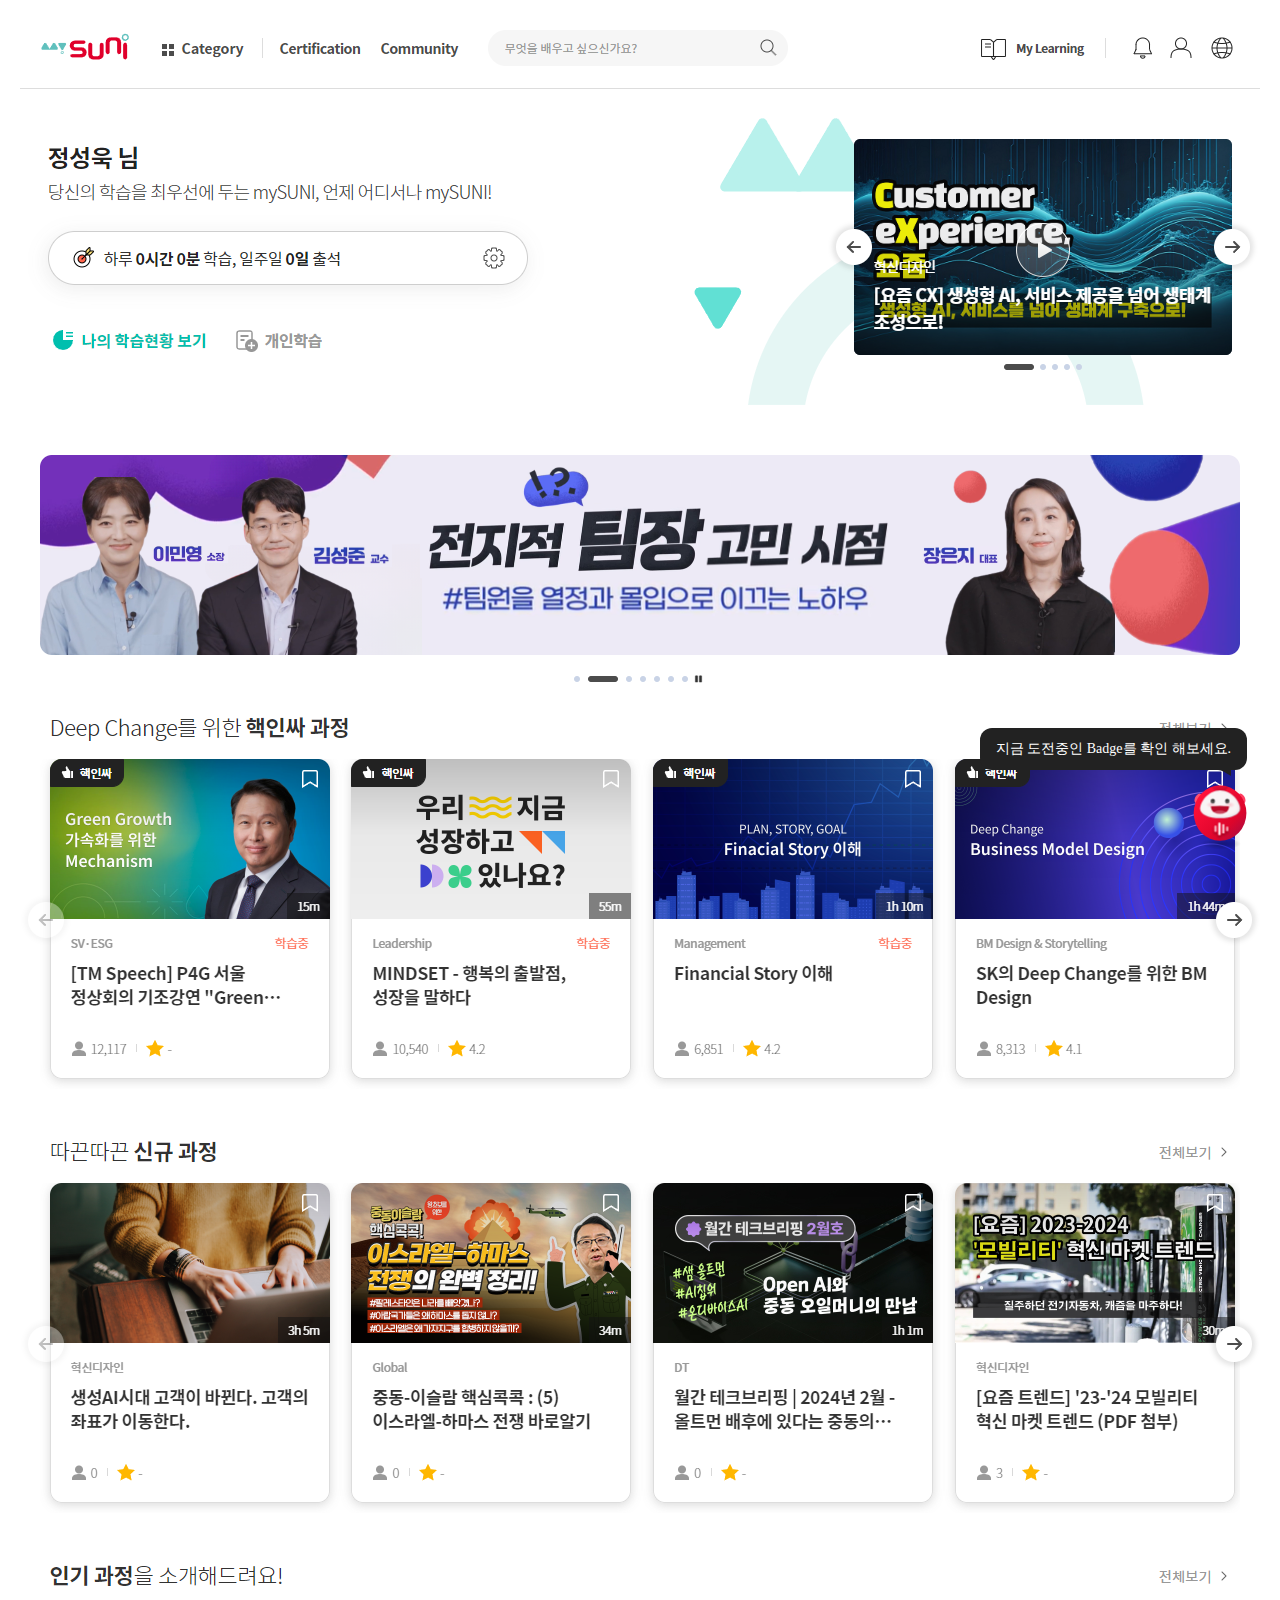
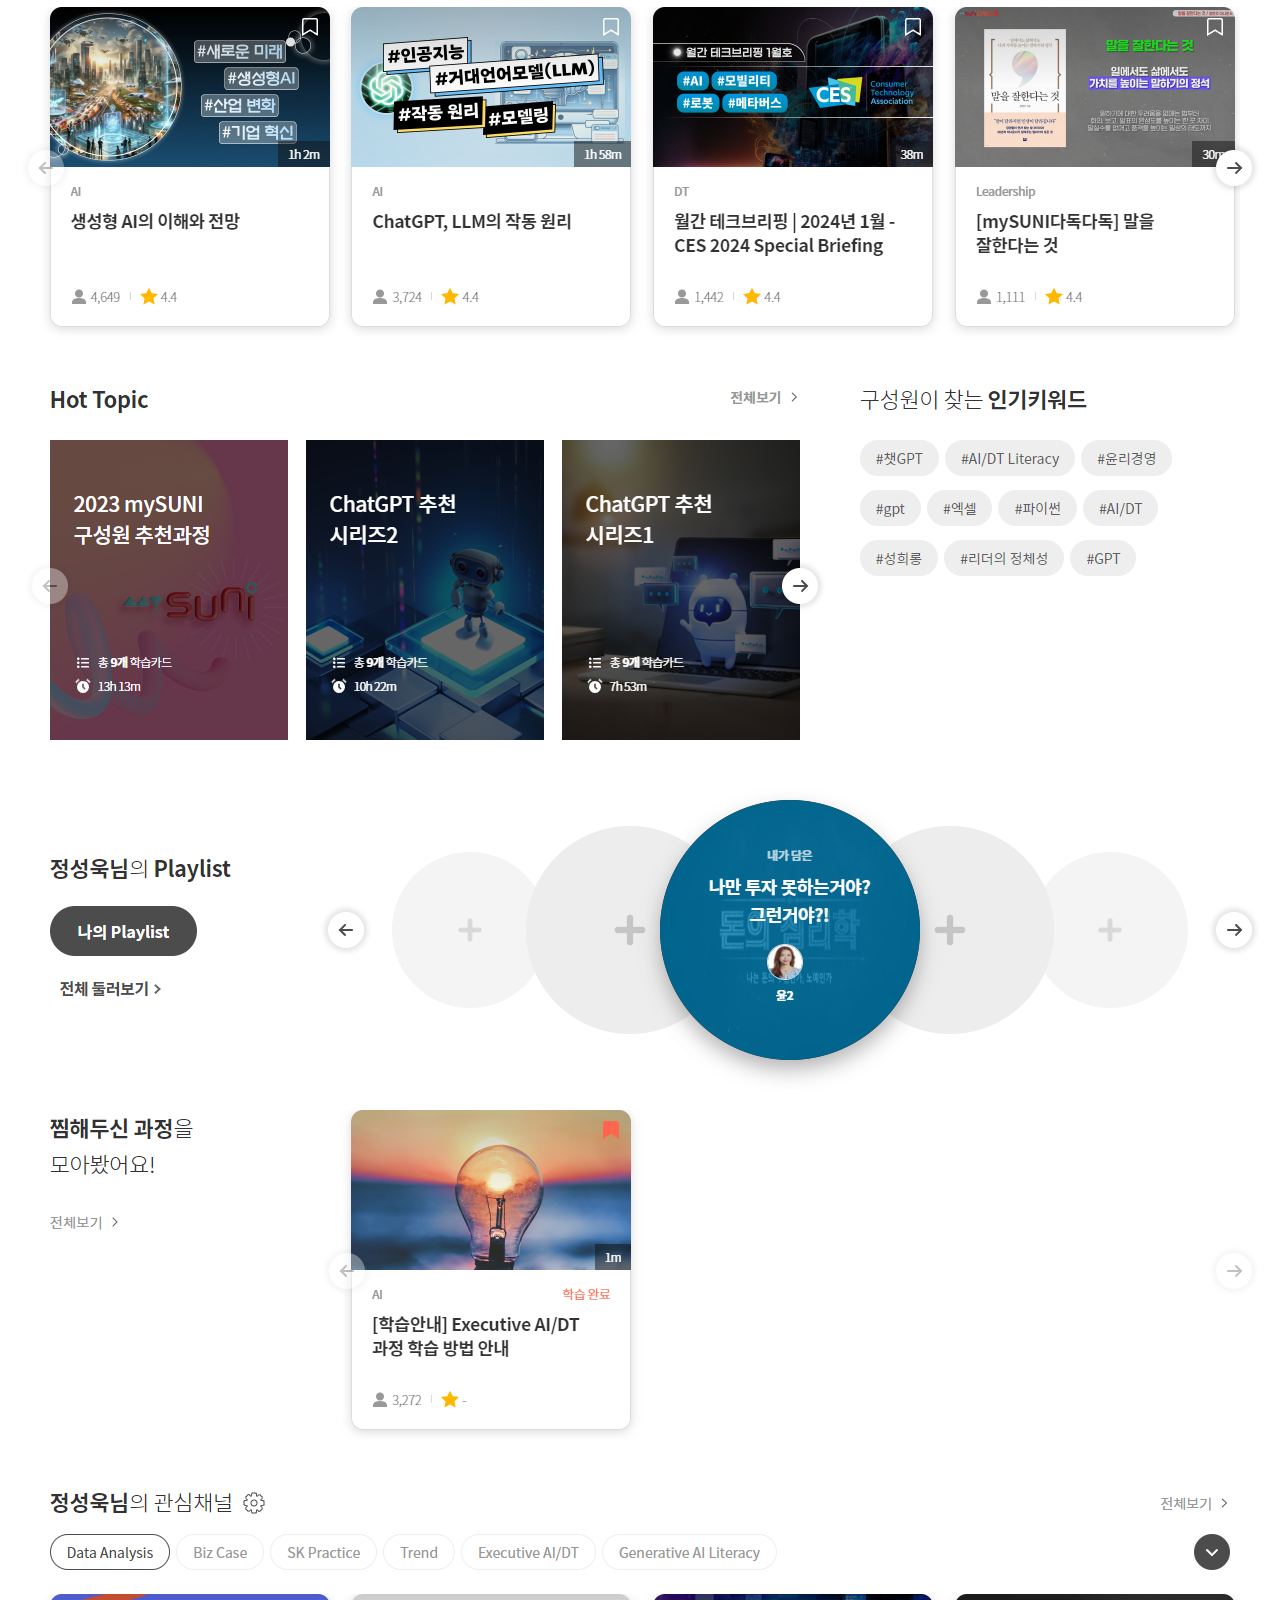
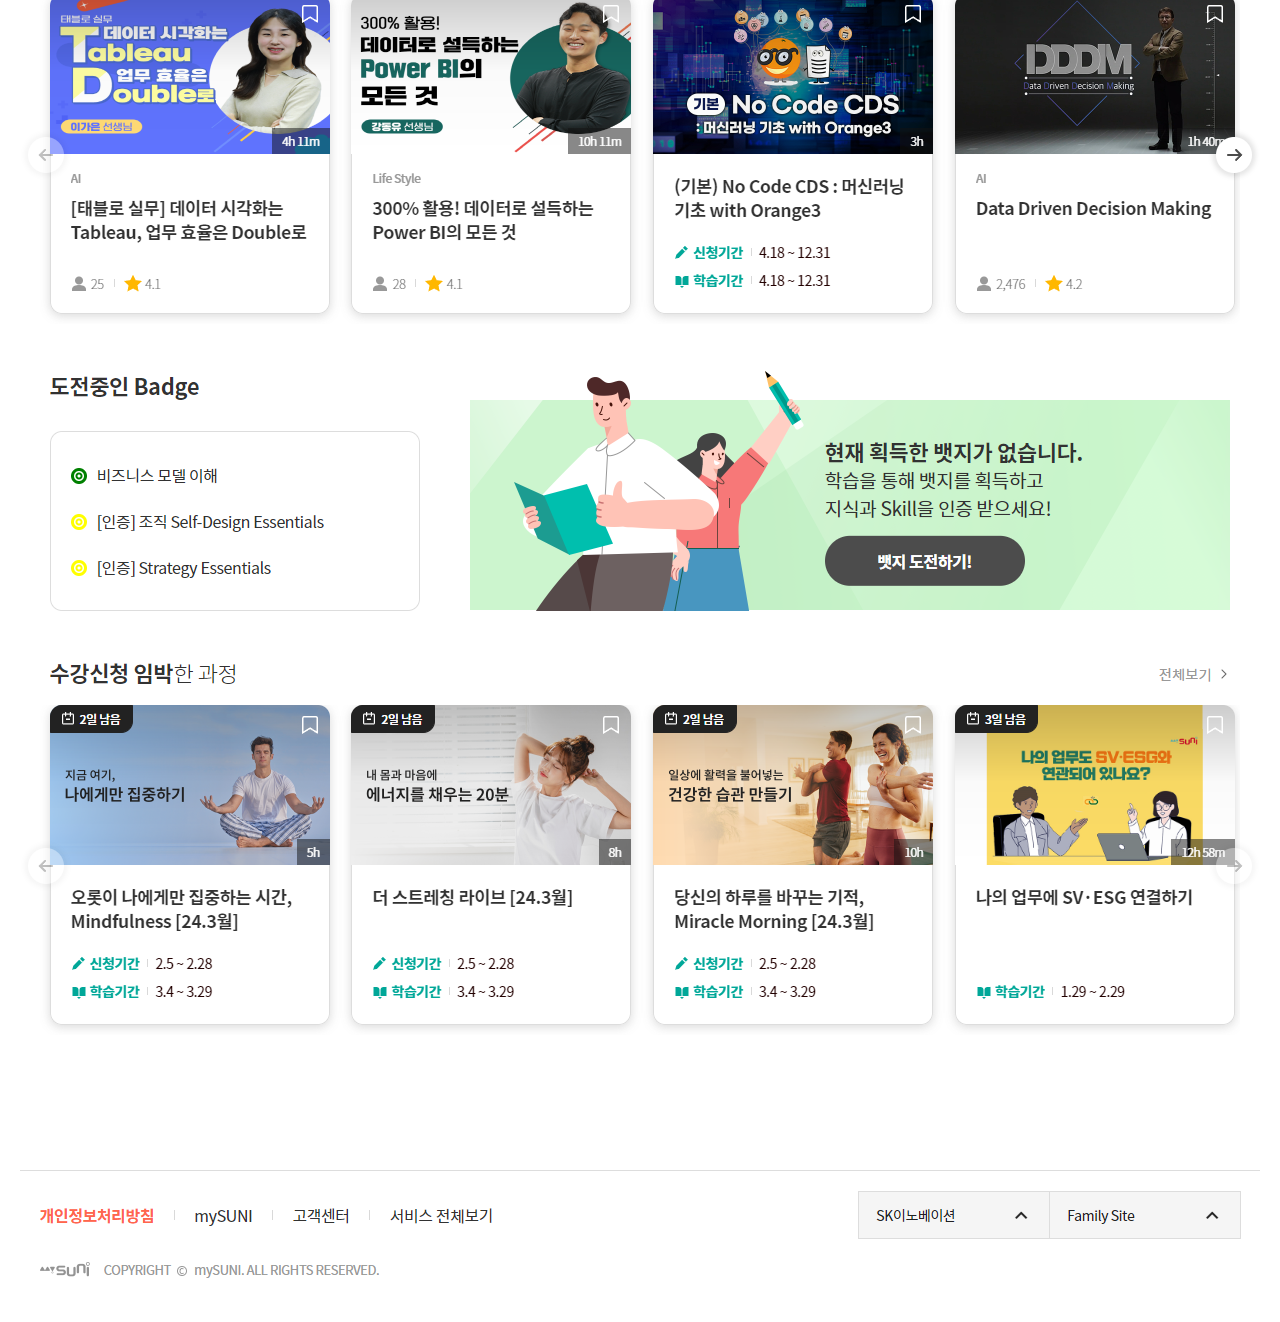
==== commit fd439260: "2024-04-05 클래스명 및 아이디추가 관련 주석작성" ====
--- a/index.html
+++ b/index.html
@@ -226,8 +226,9 @@
         <!-- //open button -->
 
         <!-- chat wrap -->
+        <!-- 2024-04-05 #ai_chat_wrap 아이디 추가 -->
         <div class="ai_chat_wrap" id="ai_chat_wrap">
-
+        <!-- //2024-04-05 #ai_chat_wrap 아이디 추가 -->
             <!-- resizer -->
             <button id="resizer">Resizer</button>
             <!-- //resizer -->
--- a/css/ai_babysuni.css
+++ b/css/ai_babysuni.css
@@ -9,6 +9,7 @@
 .ai_babysuni .ai_button_wrap .message_wrap > * {margin:0; padding:0;}
 .ai_babysuni .ai_button_wrap .ai_button {width:54px; padding:0; position:absolute; right:0; bottom:-80px; cursor:pointer; display:block;}
 
+/* 2024-04-05 #ai_chat_wrap 아이디 추가 */
 .ai_babysuni #ai_chat_wrap.ai_chat_wrap {width:480px; background-color:#fff; border:1px solid #d9d9d9; border-radius:16px; overflow:hidden; position:fixed; top:0; right:0; bottom:0; display:flex; flex-direction:column; transform:translateX(100%); transition:transform 0.25s;}
 .ai_babysuni #ai_chat_wrap.ai_chat_wrap.active {transform:translateX(-1px);}
 .ai_babysuni #ai_chat_wrap.ai_chat_wrap.chatting {background-color:#efefef;}
@@ -148,4 +149,5 @@
 
 /* 2024-04-02 list 추가 관련 css 내용 추가 */
 #ai_chat_wrap .chat_inner > dl > * + dd {margin-bottom:20px;}
-/* //2024-04-02 list 추가 관련 css 내용 추가 */+/* //2024-04-02 list 추가 관련 css 내용 추가 */
+/* //2024-04-05 #ai_chat_wrap 아이디 추가 */